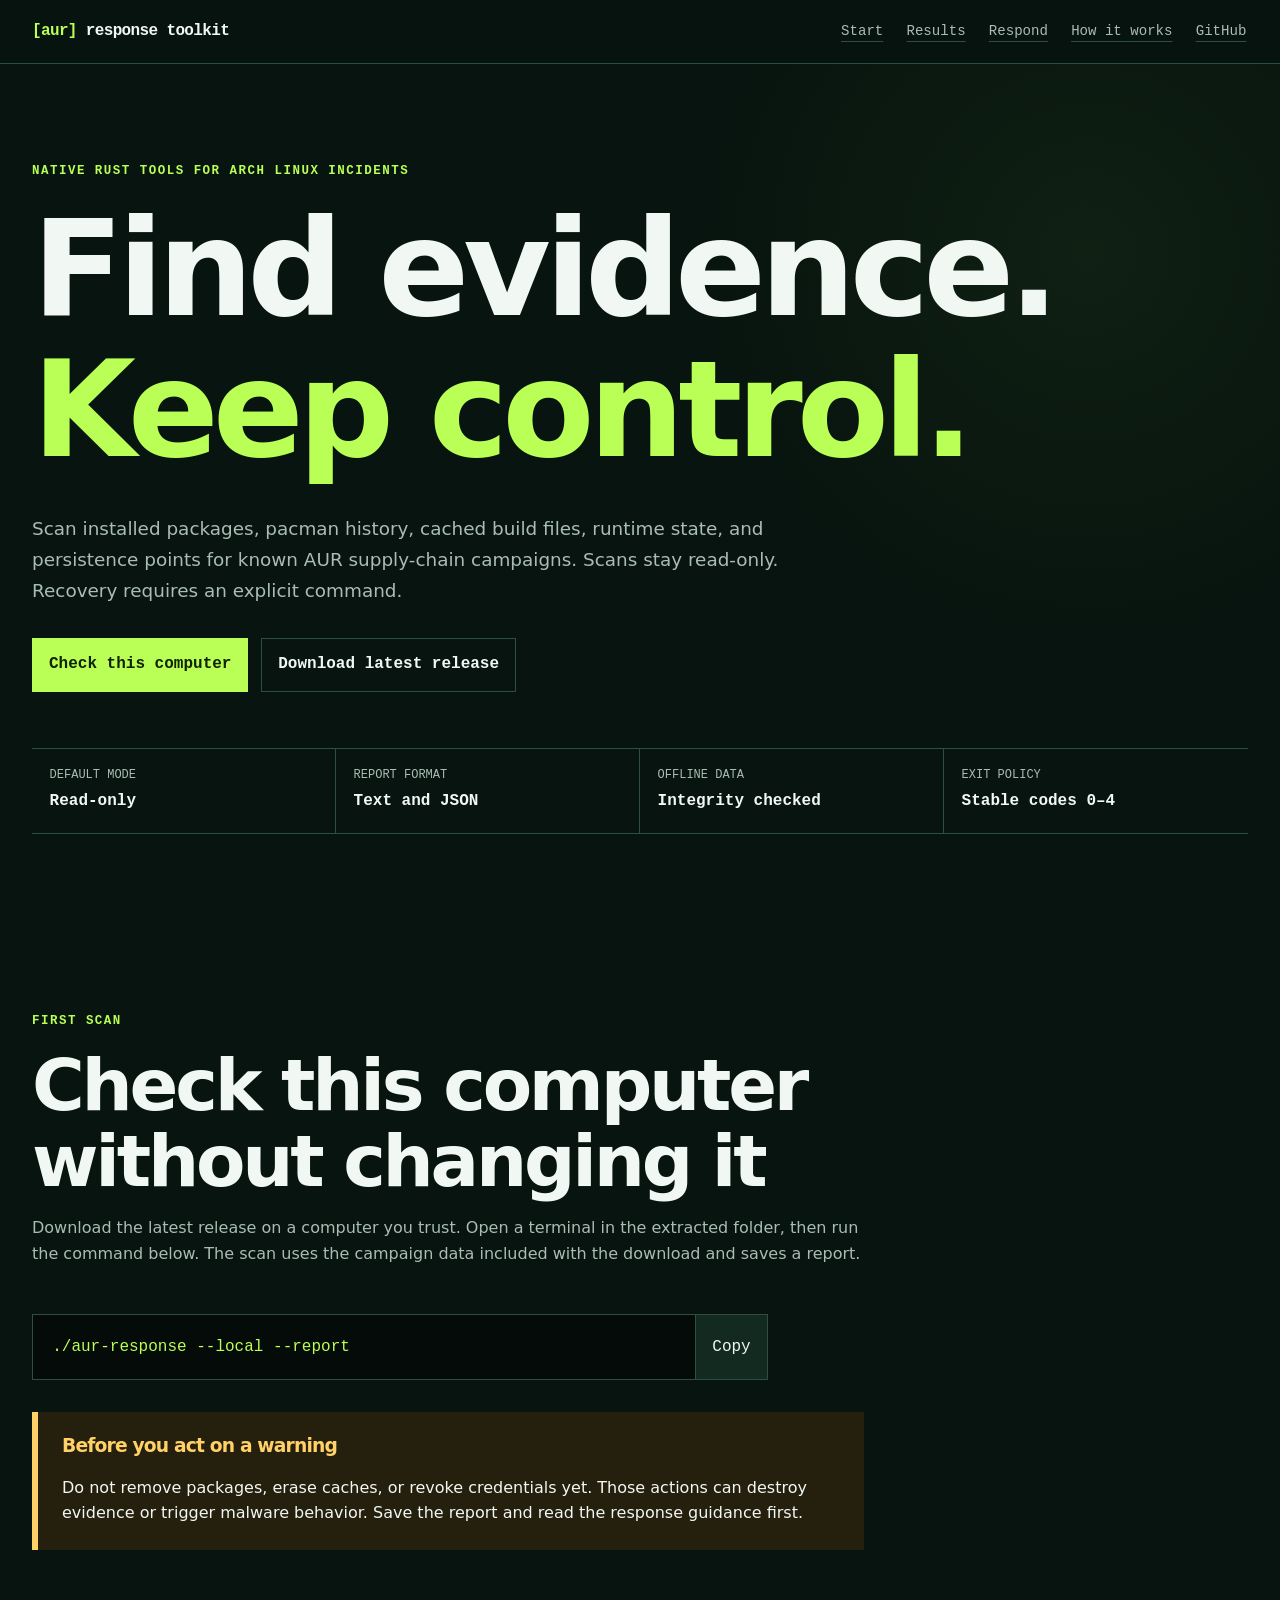
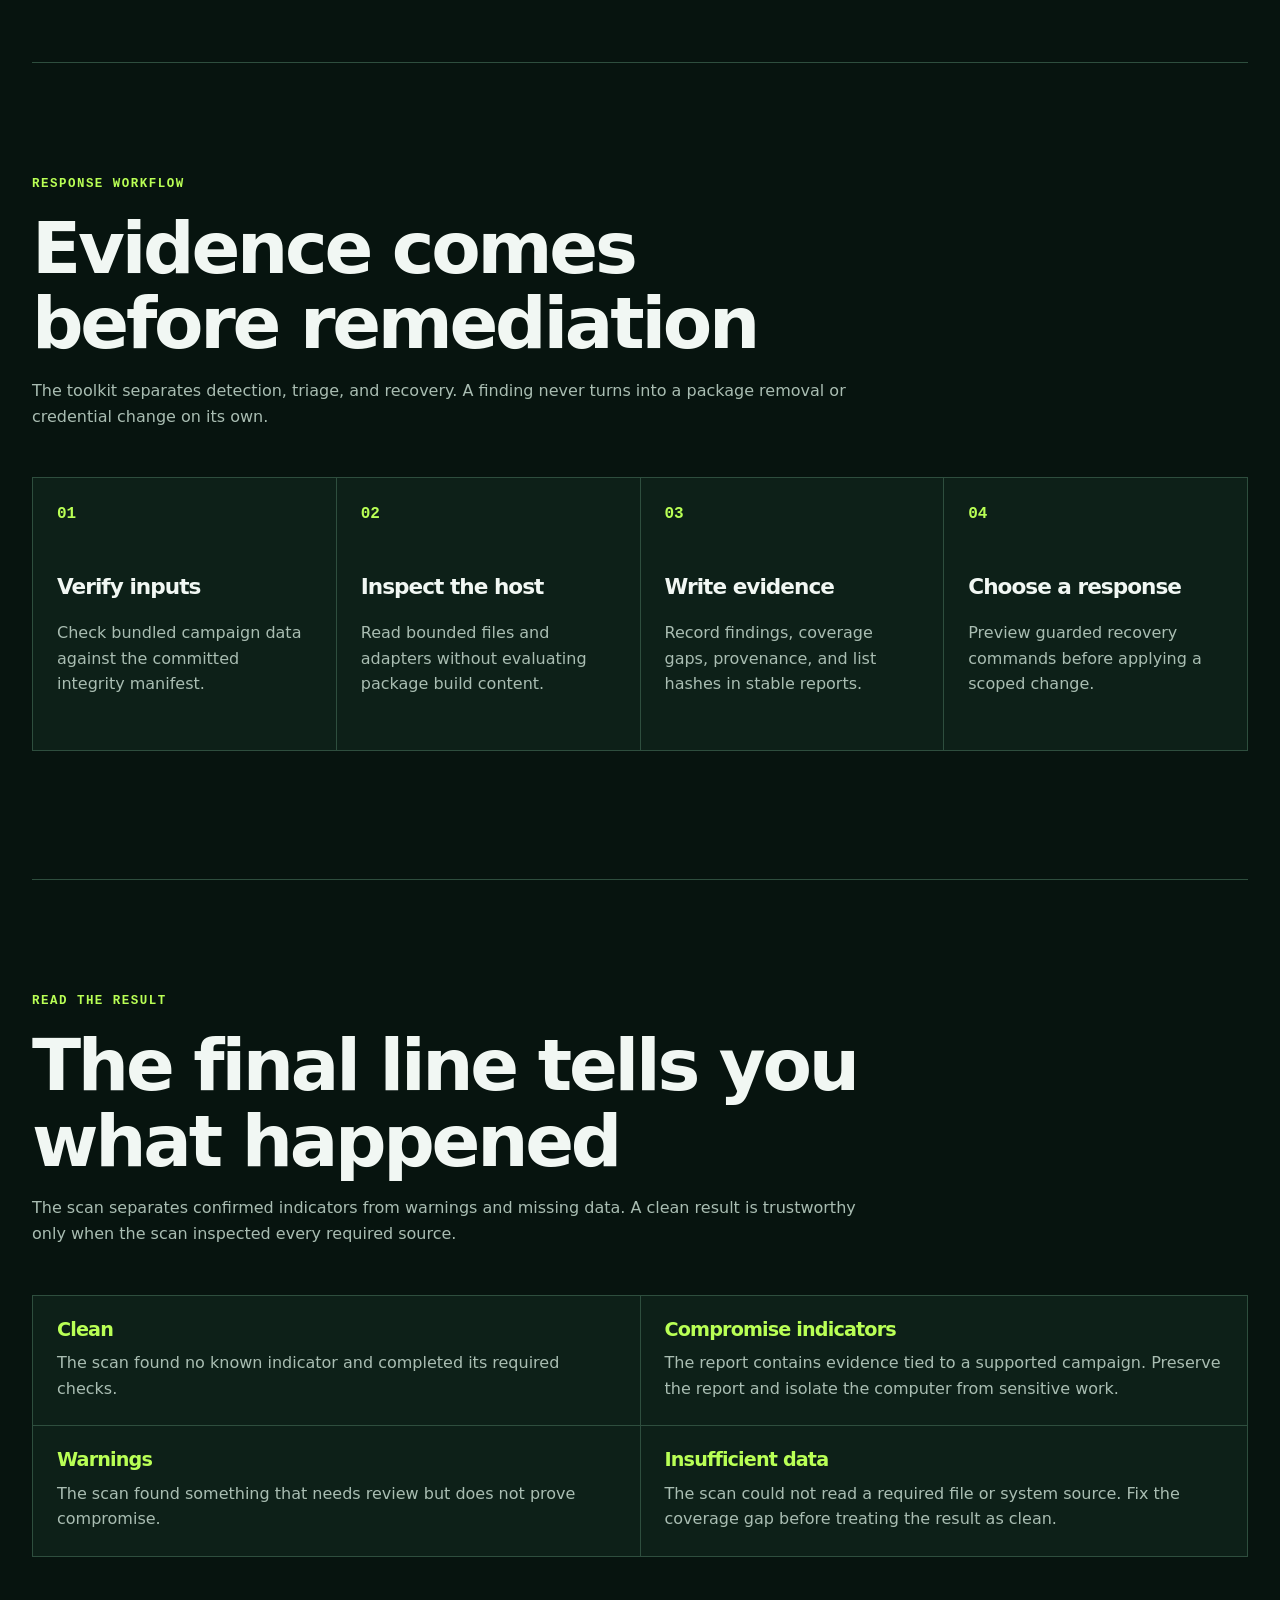
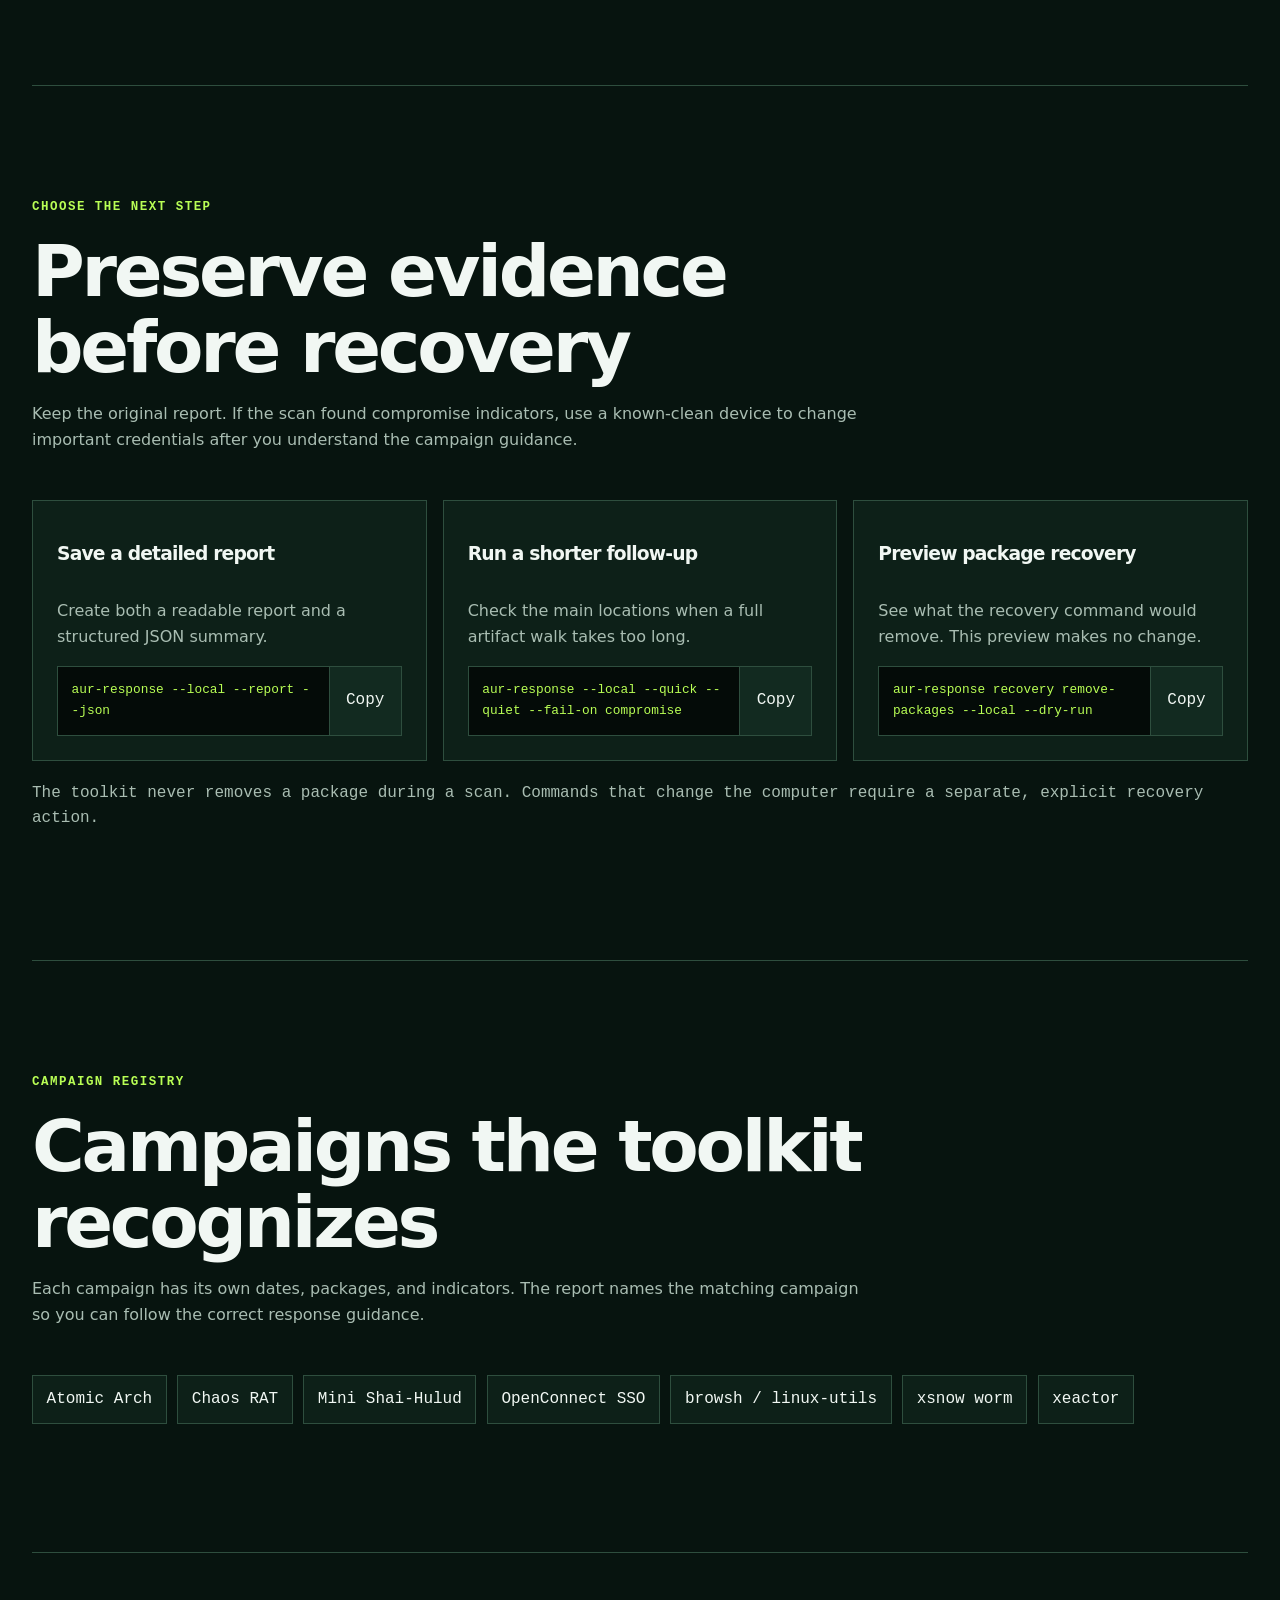
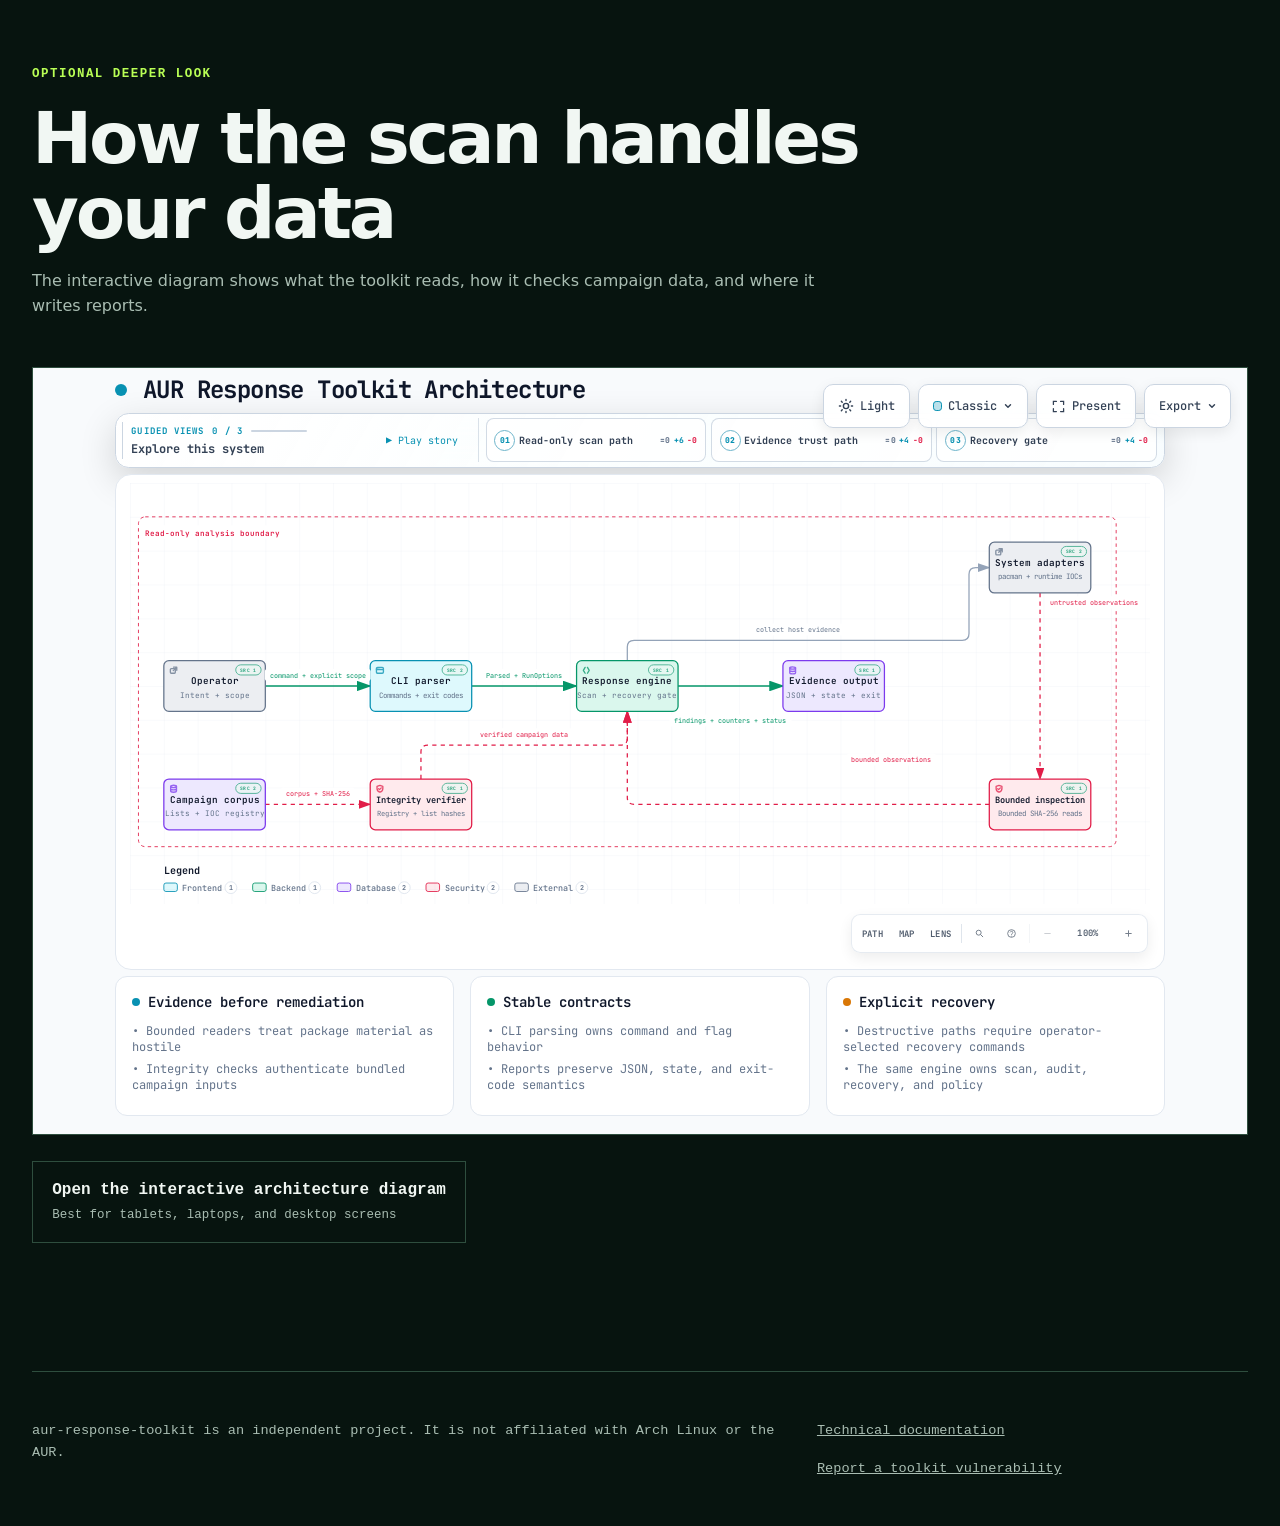
==== site/index.html @ 61257477 "feat(site): add motion and favicon" ====
<!doctype html>
<html lang="en">
  <head>
    <meta charset="utf-8">
    <meta name="viewport" content="width=device-width, initial-scale=1">
    <meta name="description" content="Documentation for aur-response-toolkit, a native incident-response toolkit for Arch User Repository supply-chain campaigns.">
    <meta name="theme-color" content="#07140f">
    <title>aur-response-toolkit</title>
    <link rel="icon" href="favicon.ico" sizes="any">
    <link rel="icon" href="favicon.png" type="image/png">
    <link rel="apple-touch-icon" href="apple-touch-icon.png">
    <link rel="stylesheet" href="styles.css">
    <script src="app.js" defer></script>
  </head>
  <body>
    <a class="skip-link" href="#main">Skip to main content</a>
    <div class="sr-only" id="copy-status" role="status" aria-live="polite"></div>
    <header class="site-header">
      <a class="wordmark" href="#top" aria-label="aur-response-toolkit home">
        <span aria-hidden="true">[aur]</span> response toolkit
      </a>
      <nav class="desktop-nav" aria-label="Primary navigation">
        <a href="#start">Start</a>
        <a href="#results">Results</a>
        <a href="#respond">Respond</a>
        <a href="#architecture">How it works</a>
        <a href="https://github.com/bolens/aur-response-toolkit">GitHub</a>
      </nav>
      <details class="mobile-nav">
        <summary>Menu</summary>
        <nav aria-label="Mobile navigation">
          <a href="#start">Start</a>
          <a href="#results">Results</a>
          <a href="#respond">Respond</a>
          <a href="#architecture">How it works</a>
          <a href="https://github.com/bolens/aur-response-toolkit">GitHub</a>
        </nav>
      </details>
    </header>

    <main id="main">
      <section class="hero" id="top" aria-labelledby="hero-title">
        <div class="eyebrow hero-eyebrow">Native Rust tools for Arch Linux incidents</div>
        <h1 id="hero-title">Find evidence.<br><span>Keep control.</span></h1>
        <p class="lede hero-lede">Scan installed packages, pacman history, cached build files, runtime state, and persistence points for known AUR supply-chain campaigns. Scans stay read-only. Recovery requires an explicit command.</p>
        <div class="actions hero-actions">
          <a class="button primary" href="#start">Check this computer</a>
          <a class="button secondary" href="https://github.com/bolens/aur-response-toolkit/releases/latest">Download latest release</a>
        </div>
        <ul class="status-strip hero-status" aria-label="Project guarantees">
          <li><span>Default mode</span><strong>Read-only</strong></li>
          <li><span>Report format</span><strong>Text and JSON</strong></li>
          <li><span>Offline data</span><strong>Integrity checked</strong></li>
          <li><span>Exit policy</span><strong>Stable codes 0–4</strong></li>
        </ul>
      </section>

      <section class="section start" id="start" aria-labelledby="start-title">
        <div class="section-heading">
          <p class="eyebrow">First scan</p>
          <h2 id="start-title">Check this computer without changing it</h2>
          <p>Download the latest release on a computer you trust. Open a terminal in the extracted folder, then run the command below. The scan uses the campaign data included with the download and saves a report.</p>
        </div>
        <div class="single-command">
          <div class="code-row"><code tabindex="-1">./aur-response --local --report</code><button class="copy" type="button" aria-label="Copy the first scan command">Copy</button></div>
        </div>
        <aside class="warning" aria-labelledby="before-title">
          <h3 id="before-title">Before you act on a warning</h3>
          <p>Do not remove packages, erase caches, or revoke credentials yet. Those actions can destroy evidence or trigger malware behavior. Save the report and read the response guidance first.</p>
        </aside>
      </section>

      <section class="section" id="workflow" aria-labelledby="workflow-title">
        <div class="section-heading">
          <p class="eyebrow">Response workflow</p>
          <h2 id="workflow-title">Evidence comes before remediation</h2>
          <p>The toolkit separates detection, triage, and recovery. A finding never turns into a package removal or credential change on its own.</p>
        </div>
        <ol class="steps">
          <li><span>01</span><h3>Verify inputs</h3><p>Check bundled campaign data against the committed integrity manifest.</p></li>
          <li><span>02</span><h3>Inspect the host</h3><p>Read bounded files and adapters without evaluating package build content.</p></li>
          <li><span>03</span><h3>Write evidence</h3><p>Record findings, coverage gaps, provenance, and list hashes in stable reports.</p></li>
          <li><span>04</span><h3>Choose a response</h3><p>Preview guarded recovery commands before applying a scoped change.</p></li>
        </ol>
      </section>

      <section class="section results" id="results" aria-labelledby="results-title">
        <div class="section-heading">
          <p class="eyebrow">Read the result</p>
          <h2 id="results-title">The final line tells you what happened</h2>
          <p>The scan separates confirmed indicators from warnings and missing data. A clean result is trustworthy only when the scan inspected every required source.</p>
        </div>
        <ul class="result-list">
          <li><h3>Clean</h3><p>The scan found no known indicator and completed its required checks.</p></li>
          <li><h3>Compromise indicators</h3><p>The report contains evidence tied to a supported campaign. Preserve the report and isolate the computer from sensitive work.</p></li>
          <li><h3>Warnings</h3><p>The scan found something that needs review but does not prove compromise.</p></li>
          <li><h3>Insufficient data</h3><p>The scan could not read a required file or system source. Fix the coverage gap before treating the result as clean.</p></li>
        </ul>
      </section>

      <section class="section command-section" id="respond" aria-labelledby="commands-title">
        <div class="section-heading">
          <p class="eyebrow">Choose the next step</p>
          <h2 id="commands-title">Preserve evidence before recovery</h2>
          <p>Keep the original report. If the scan found compromise indicators, use a known-clean device to change important credentials after you understand the campaign guidance.</p>
        </div>
        <div class="command-grid">
          <article>
            <h3>Save a detailed report</h3>
            <p>Create both a readable report and a structured JSON summary.</p>
            <div class="code-row"><code tabindex="-1">aur-response --local --report --json</code><button class="copy" type="button" aria-label="Copy offline host scan command">Copy</button></div>
          </article>
          <article>
            <h3>Run a shorter follow-up</h3>
            <p>Check the main locations when a full artifact walk takes too long.</p>
            <div class="code-row"><code tabindex="-1">aur-response --local --quick --quiet --fail-on compromise</code><button class="copy" type="button" aria-label="Copy automated check command">Copy</button></div>
          </article>
          <article>
            <h3>Preview package recovery</h3>
            <p>See what the recovery command would remove. This preview makes no change.</p>
            <div class="code-row"><code tabindex="-1">aur-response recovery remove-packages --local --dry-run</code><button class="copy" type="button" aria-label="Copy recovery preview command">Copy</button></div>
          </article>
        </div>
        <p class="note">The toolkit never removes a package during a scan. Commands that change the computer require a separate, explicit recovery action.</p>
      </section>

      <section class="section campaigns" aria-labelledby="campaigns-title">
        <div class="section-heading">
          <p class="eyebrow">Campaign registry</p>
          <h2 id="campaigns-title">Campaigns the toolkit recognizes</h2>
          <p>Each campaign has its own dates, packages, and indicators. The report names the matching campaign so you can follow the correct response guidance.</p>
        </div>
        <ul class="tag-list" aria-label="Supported campaigns">
          <li>Atomic Arch</li><li>Chaos RAT</li><li>Mini Shai-Hulud</li><li>OpenConnect SSO</li><li>browsh / linux-utils</li><li>xsnow worm</li><li>xeactor</li>
        </ul>
      </section>

      <section class="section architecture" id="architecture" aria-labelledby="architecture-title">
        <div class="section-heading">
          <p class="eyebrow">Optional deeper look</p>
          <h2 id="architecture-title">How the scan handles your data</h2>
          <p>The interactive diagram shows what the toolkit reads, how it checks campaign data, and where it writes reports.</p>
        </div>
        <iframe src="architecture.html" title="Interactive architecture diagram for aur-response-toolkit" loading="lazy"></iframe>
        <p class="diagram-link"><a href="architecture.html"><strong>Open the interactive architecture diagram</strong><span>Best for tablets, laptops, and desktop screens</span></a></p>
      </section>
    </main>

    <footer>
      <p>aur-response-toolkit is an independent project. It is not affiliated with Arch Linux or the AUR.</p>
      <div class="footer-links"><a href="https://github.com/bolens/aur-response-toolkit">Technical documentation</a><a href="https://github.com/bolens/aur-response-toolkit/blob/main/SECURITY.md">Report a toolkit vulnerability</a></div>
    </footer>
  </body>
</html>
---- site/styles.css ----
:root {
  color-scheme: dark;
  --bg: #07140f;
  --panel: #0d2018;
  --panel-2: #122a20;
  --text: #f1f7f3;
  --muted: #a9bdb2;
  --line: #2e4e3e;
  --signal: #b9ff55;
  --signal-dark: #102400;
  --focus: #ffd166;
  --max: 76rem;
}

* { box-sizing: border-box; }
html { scroll-behavior: smooth; }
body { margin: 0; background: radial-gradient(circle at 85% 4%, rgb(185 255 85 / 5%), transparent 25rem), var(--bg); color: var(--text); font: 1rem/1.6 ui-monospace, "SFMono-Regular", Consolas, monospace; }
a { color: inherit; }
a:focus-visible, button:focus-visible { outline: 3px solid var(--focus); outline-offset: 4px; }
.sr-only { position: absolute; width: 1px; height: 1px; padding: 0; margin: -1px; overflow: hidden; clip: rect(0, 0, 0, 0); white-space: nowrap; border: 0; }
.skip-link { position: fixed; top: 0.5rem; left: 0.5rem; z-index: 20; padding: 0.65rem 1rem; background: var(--focus); color: #151000; transform: translateY(-150%); }
.skip-link:focus { transform: translateY(0); }
.site-header { position: sticky; top: 0; z-index: 10; display: flex; justify-content: space-between; gap: 2rem; align-items: center; min-height: 4rem; padding: 0.75rem max(1.25rem, calc((100vw - var(--max)) / 2)); border-bottom: 1px solid var(--line); background: rgb(7 20 15 / 94%); backdrop-filter: blur(12px); }
.wordmark { font-weight: 800; text-decoration: none; letter-spacing: -0.04em; }
.wordmark span { color: var(--signal); }
nav { display: flex; flex-wrap: wrap; gap: 1.25rem; }
nav a { min-height: 2rem; display: inline-flex; align-items: center; padding: 0.25rem 0.1rem; color: var(--muted); font-size: 0.88rem; text-decoration-color: var(--line); text-underline-offset: 0.35rem; transition: color 160ms ease, text-decoration-color 160ms ease; }
nav a:hover { color: var(--text); }
nav a:hover { text-decoration-color: var(--signal); }
.mobile-nav { display: none; position: relative; }
.mobile-nav summary { min-width: 4.5rem; min-height: 2.75rem; display: grid; place-items: center; border: 1px solid var(--line); color: var(--text); cursor: pointer; list-style: none; }
.mobile-nav summary::-webkit-details-marker { display: none; }
.mobile-nav[open] summary { background: var(--signal); border-color: var(--signal); color: var(--signal-dark); }
.mobile-nav nav { position: absolute; top: calc(100% + 0.6rem); right: 0; width: min(18rem, calc(100vw - 2.5rem)); display: grid; gap: 0; padding: 0.4rem; border: 1px solid var(--line); background: var(--panel); box-shadow: 0 1rem 2.5rem rgb(0 0 0 / 35%); }
.mobile-nav nav a { min-height: 2.9rem; padding: 0.65rem 0.8rem; border-bottom: 1px solid var(--line); }
.mobile-nav nav a:last-child { border-bottom: 0; }
main, footer { width: min(var(--max), calc(100% - 2.5rem)); margin-inline: auto; }
.hero { min-height: calc(100svh - 4rem); display: grid; align-content: center; padding: 5rem 0 3rem; }
.eyebrow { margin: 0 0 1rem; color: var(--signal); font-size: 0.78rem; font-weight: 800; letter-spacing: 0.12em; text-transform: uppercase; }
h1, h2, h3 { font-family: Inter, ui-sans-serif, system-ui, sans-serif; line-height: 1.05; letter-spacing: -0.045em; }
h1 { max-width: 12ch; margin: 0; font-size: clamp(3rem, 11vw, 8.4rem); text-wrap: balance; }
h1 span { color: var(--signal); }
.lede { max-width: 50rem; margin: 2rem 0; color: var(--muted); font: 1.15rem/1.7 ui-sans-serif, system-ui, sans-serif; }
.actions { display: flex; flex-wrap: wrap; gap: 0.8rem; }
.button { display: inline-block; padding: 0.8rem 1rem; border: 1px solid var(--line); text-decoration: none; font-weight: 800; transition: transform 160ms ease, border-color 160ms ease, background-color 160ms ease; }
.button.primary { background: var(--signal); color: var(--signal-dark); border-color: var(--signal); }
.button:hover { transform: translateY(-2px); border-color: var(--signal); }
.status-strip { display: grid; grid-template-columns: repeat(4, 1fr); margin: 3.5rem 0 0; padding: 0; border-top: 1px solid var(--line); border-bottom: 1px solid var(--line); list-style: none; }
.status-strip li { padding: 1.1rem; border-right: 1px solid var(--line); }
.status-strip li:last-child { border: 0; }
.status-strip span { display: block; color: var(--muted); font-size: 0.75rem; text-transform: uppercase; }
.status-strip strong { display: block; margin-top: 0.25rem; }
.section { padding: clamp(4.5rem, 9vw, 7rem) 0; border-bottom: 1px solid var(--line); }
.section-heading { max-width: 52rem; margin-bottom: 3rem; }
.section-heading h2 { margin: 0; font-size: clamp(2.3rem, 6vw, 4.5rem); }
.section-heading > p:last-child { color: var(--muted); font-family: ui-sans-serif, system-ui, sans-serif; }
.single-command { max-width: 46rem; }
.single-command .code-row code { padding: 1.2rem; font-size: 1rem; }
.warning { max-width: 52rem; margin-top: 2rem; padding: 1.5rem; border-left: 0.4rem solid var(--focus); background: #251f0d; }
.warning h3 { margin-top: 0; color: var(--focus); }
.warning p { margin-bottom: 0; font-family: ui-sans-serif, system-ui, sans-serif; }
.steps { display: grid; grid-template-columns: repeat(4, 1fr); gap: 1px; padding: 1px; background: var(--line); list-style: none; }
.steps li { min-height: 17rem; padding: 1.5rem; background: var(--panel); transition: background-color 180ms ease, transform 180ms ease; }
.steps li:hover { background: var(--panel-2); transform: translateY(-3px); }
.steps span { color: var(--signal); font-weight: 800; }
.steps h3 { margin-top: 3rem; font-size: 1.35rem; }
.steps p, article p { color: var(--muted); font-family: ui-sans-serif, system-ui, sans-serif; }
.command-grid { display: grid; grid-template-columns: repeat(3, 1fr); gap: 1rem; }
.command-grid article { display: flex; flex-direction: column; padding: 1.5rem; background: var(--panel); border: 1px solid var(--line); transition: border-color 180ms ease, transform 180ms ease; }
.command-grid article:hover { border-color: var(--signal); transform: translateY(-3px); }
.code-row { display: flex; align-items: stretch; margin-top: auto; background: #040b08; border: 1px solid var(--line); }
.code-row code { flex: 1; overflow-wrap: anywhere; padding: 0.85rem; color: var(--signal); font-size: 0.8rem; }
.copy { min-width: 4.5rem; border: 0; border-left: 1px solid var(--line); background: var(--panel-2); color: var(--text); cursor: pointer; font: inherit; }
.copy { transition: background-color 160ms ease, color 160ms ease; }
.copy:hover { background: var(--signal); color: var(--signal-dark); }
.note { margin-top: 1.25rem; color: var(--muted); }
.result-list { display: grid; grid-template-columns: 1fr 1fr; gap: 1px; padding: 1px; background: var(--line); list-style: none; }
.result-list li { padding: 1.5rem; background: var(--panel); }
.result-list h3 { margin: 0; font-size: 1.2rem; color: var(--signal); }
.result-list p { margin: 0.65rem 0 0; color: var(--muted); font-family: ui-sans-serif, system-ui, sans-serif; }
.tag-list { display: flex; flex-wrap: wrap; gap: 0.65rem; padding: 0; list-style: none; }
.tag-list li { padding: 0.65rem 0.85rem; border: 1px solid var(--line); background: var(--panel); }
.architecture iframe { width: 100%; min-height: 48rem; border: 1px solid var(--line); background: #fff; }
.diagram-link { margin-top: 1rem; }
.diagram-link a { display: inline-flex; flex-direction: column; gap: 0.2rem; padding: 1rem 1.2rem; border: 1px solid var(--line); text-decoration: none; }
.diagram-link a:hover { border-color: var(--signal); }
.diagram-link span { color: var(--muted); font-size: 0.78rem; }
footer { display: flex; justify-content: space-between; gap: 2rem; padding-block: 3rem; color: var(--muted); font-size: 0.85rem; }
footer p { margin: 0; }
.footer-links { display: flex; flex-wrap: wrap; gap: 1rem; }

@media (prefers-reduced-motion: no-preference) {
  .hero-eyebrow { animation: hero-rise 520ms 80ms both cubic-bezier(0.2, 0.8, 0.2, 1); }
  .hero h1 { animation: hero-rise 620ms 150ms both cubic-bezier(0.2, 0.8, 0.2, 1); }
  .hero-lede { animation: hero-rise 560ms 240ms both cubic-bezier(0.2, 0.8, 0.2, 1); }
  .hero-actions { animation: hero-rise 520ms 320ms both cubic-bezier(0.2, 0.8, 0.2, 1); }
  .hero-status { animation: hero-rise 520ms 400ms both cubic-bezier(0.2, 0.8, 0.2, 1); }

  .reveal-ready .reveal {
    opacity: 0;
    transform: translateY(1.1rem);
    transition: opacity 480ms ease var(--reveal-delay, 0ms), transform 560ms cubic-bezier(0.2, 0.8, 0.2, 1) var(--reveal-delay, 0ms);
  }

  .reveal-ready .reveal.is-visible { opacity: 1; transform: translateY(0); }

  @keyframes hero-rise {
    from { opacity: 0; transform: translateY(1.2rem); }
    to { opacity: 1; transform: translateY(0); }
  }
}

@media (max-width: 52rem) {
  .desktop-nav { display: none; }
  .mobile-nav { display: block; }
  .status-strip, .steps, .command-grid, .result-list { grid-template-columns: 1fr 1fr; }
  .status-strip li:nth-child(2) { border-right: 0; }
  .architecture iframe { display: none; }
  .diagram-link { margin-top: 0; }
  .diagram-link a { display: flex; padding: 1.25rem; background: var(--panel); }
  footer { flex-direction: column; }
}

@media (max-width: 34rem) {
  .site-header { padding-block: 0.65rem; }
  .site-header { gap: 1rem; }
  .wordmark { font-size: 0.86rem; white-space: nowrap; }
  .hero { min-height: auto; padding-top: 4.25rem; }
  .actions { display: grid; }
  .button { width: 100%; text-align: center; }
  .status-strip { grid-template-columns: 1fr 1fr; margin-top: 2.75rem; }
  .status-strip li { min-width: 0; padding: 0.9rem; border-bottom: 1px solid var(--line); }
  .status-strip li:nth-child(odd) { border-right: 1px solid var(--line); }
  .status-strip strong { font-size: 0.86rem; overflow-wrap: anywhere; }
  .steps, .command-grid, .result-list { grid-template-columns: 1fr; }
  .section { padding: 4.5rem 0; }
  .command-grid article { padding: 1.2rem; }
  .code-row { display: grid; }
  .copy { min-height: 2.75rem; border-left: 0; border-top: 1px solid var(--line); }
}

@media (prefers-reduced-motion: reduce) {
  html { scroll-behavior: auto; }
  *, *::before, *::after { transition-duration: 0.01ms !important; animation-duration: 0.01ms !important; animation-iteration-count: 1 !important; }
}
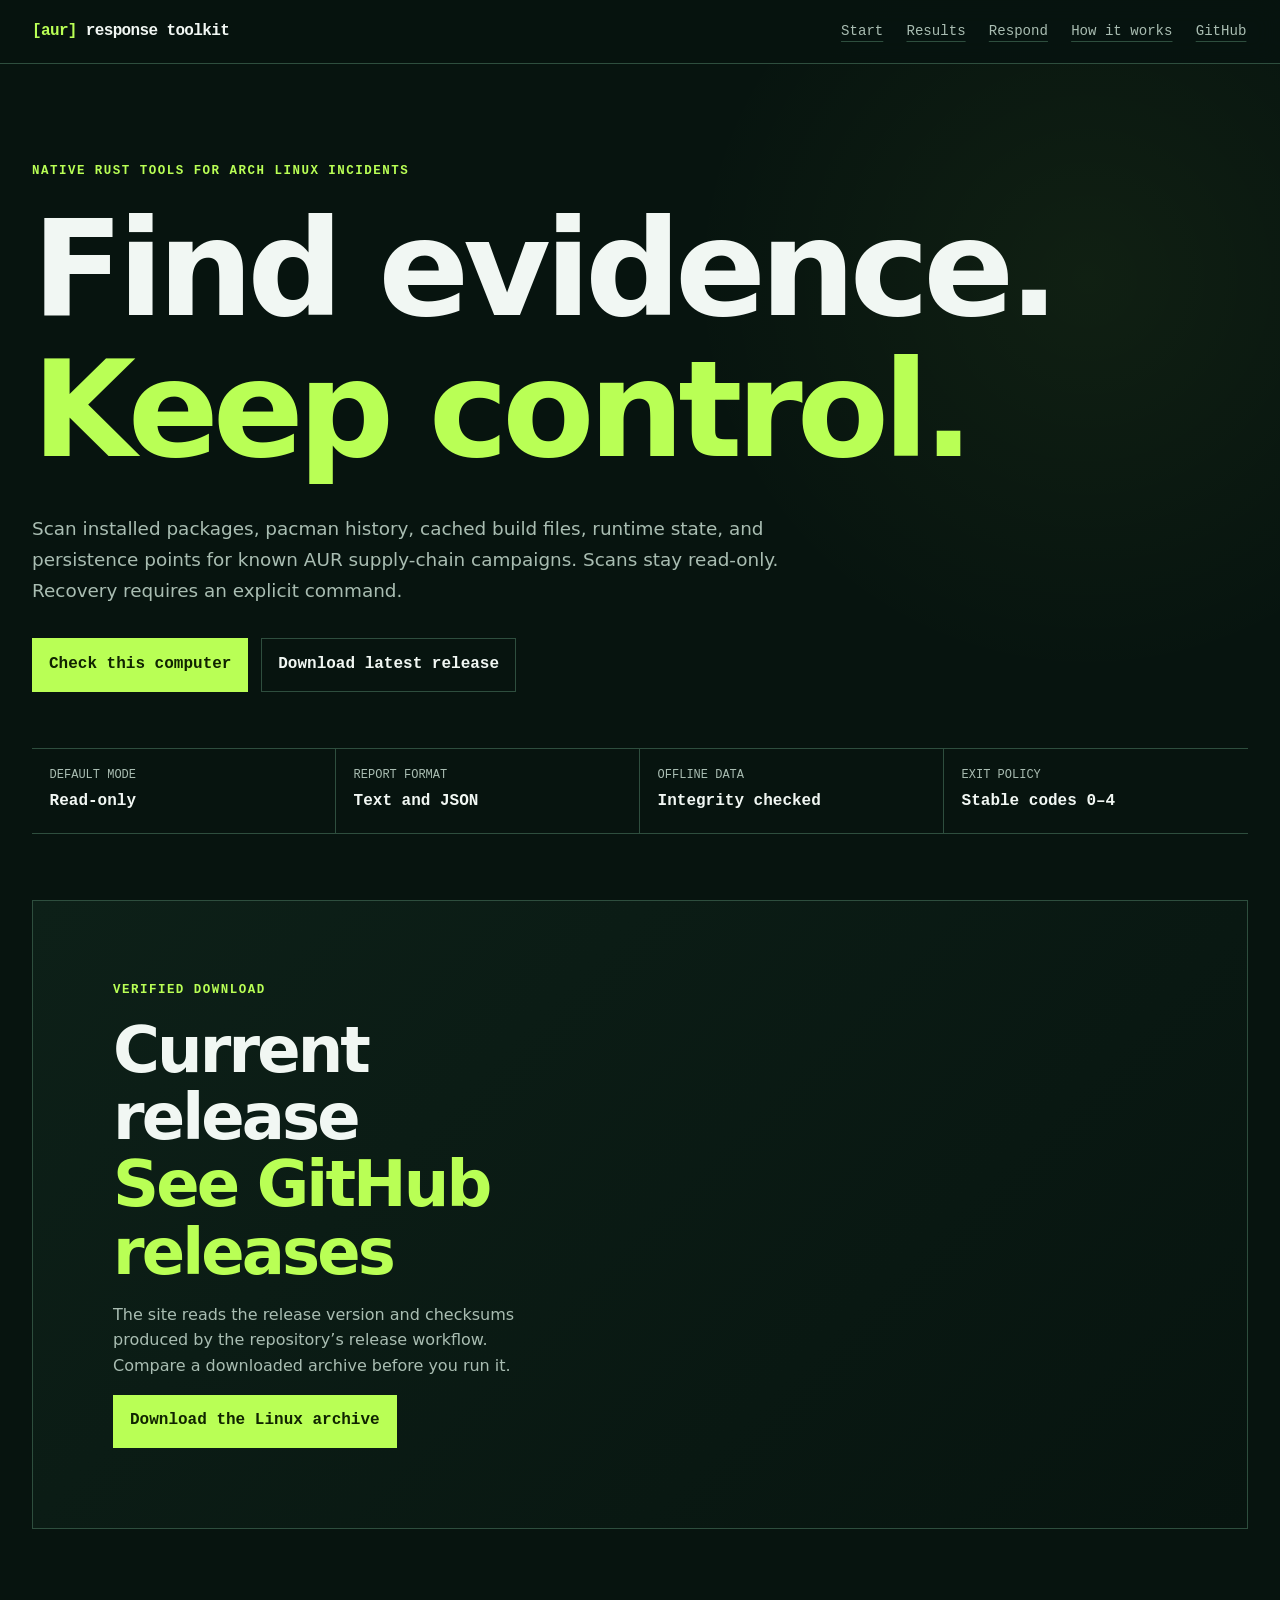
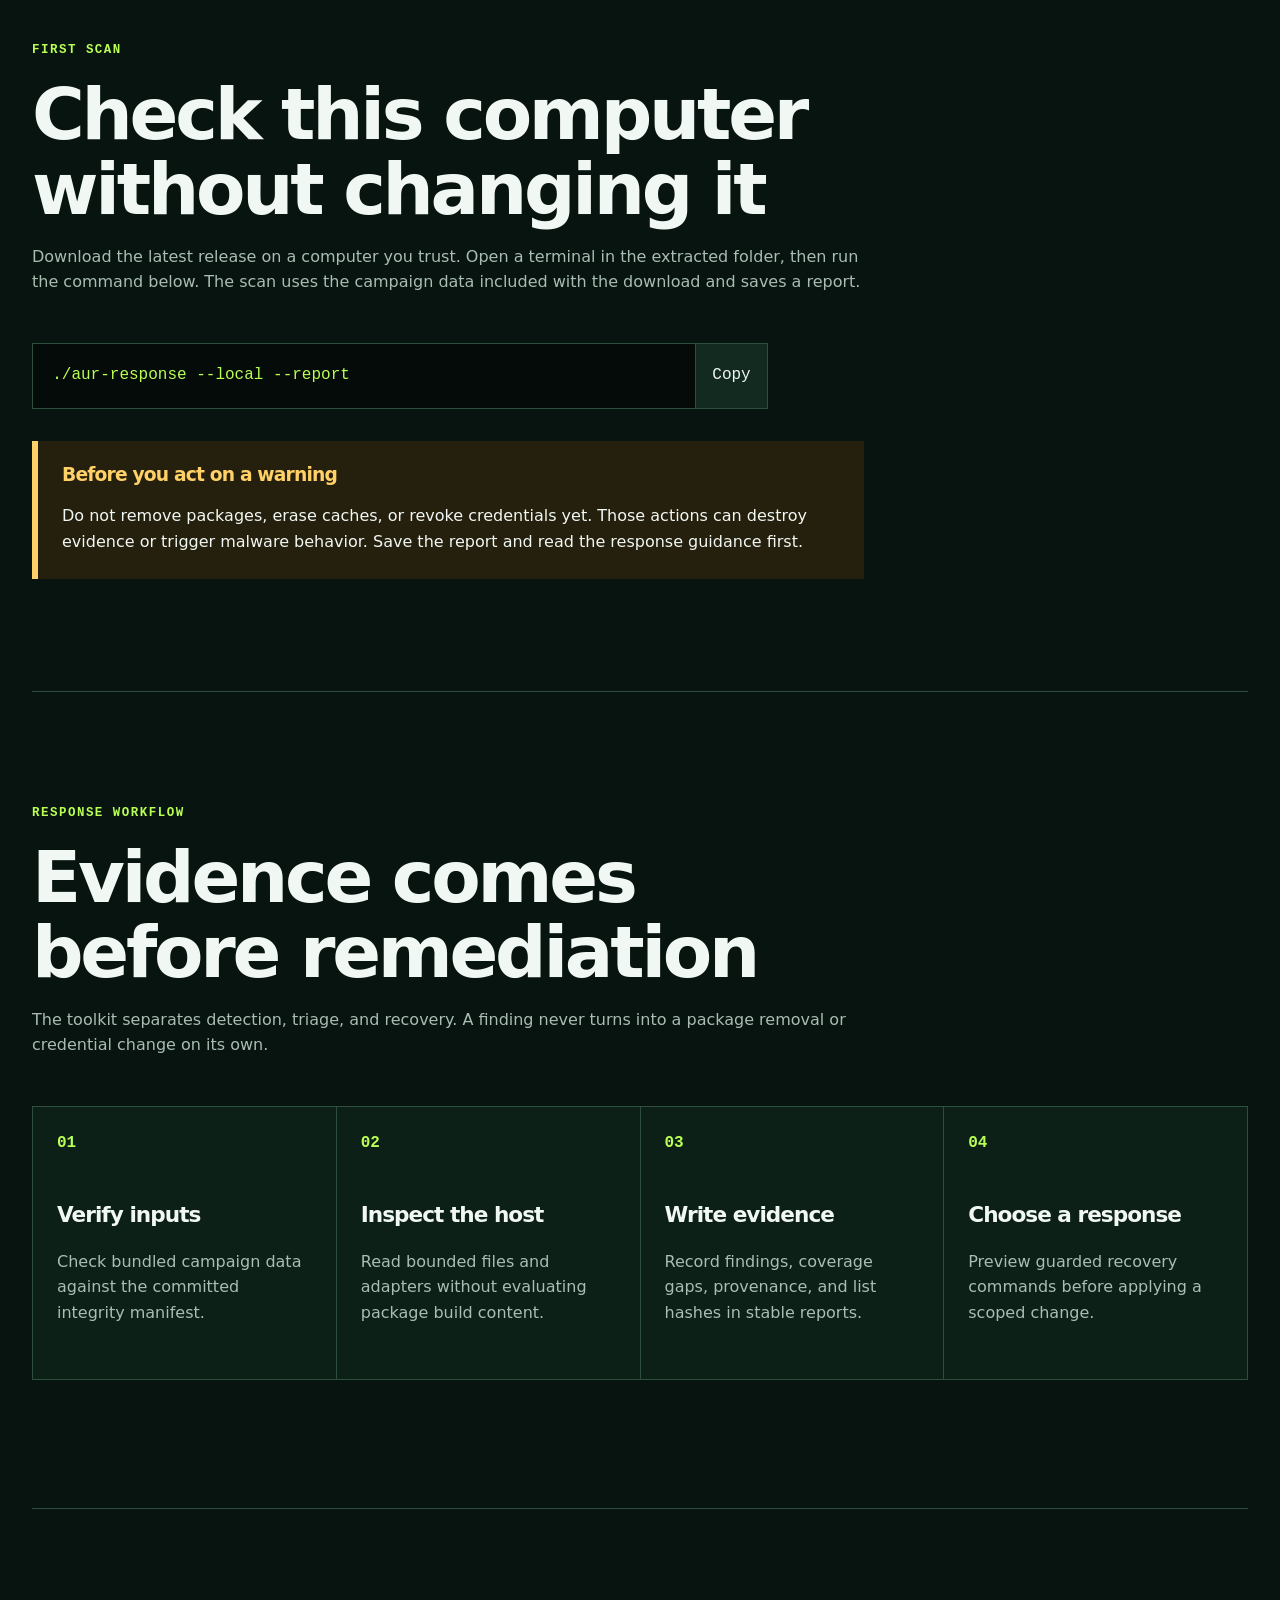
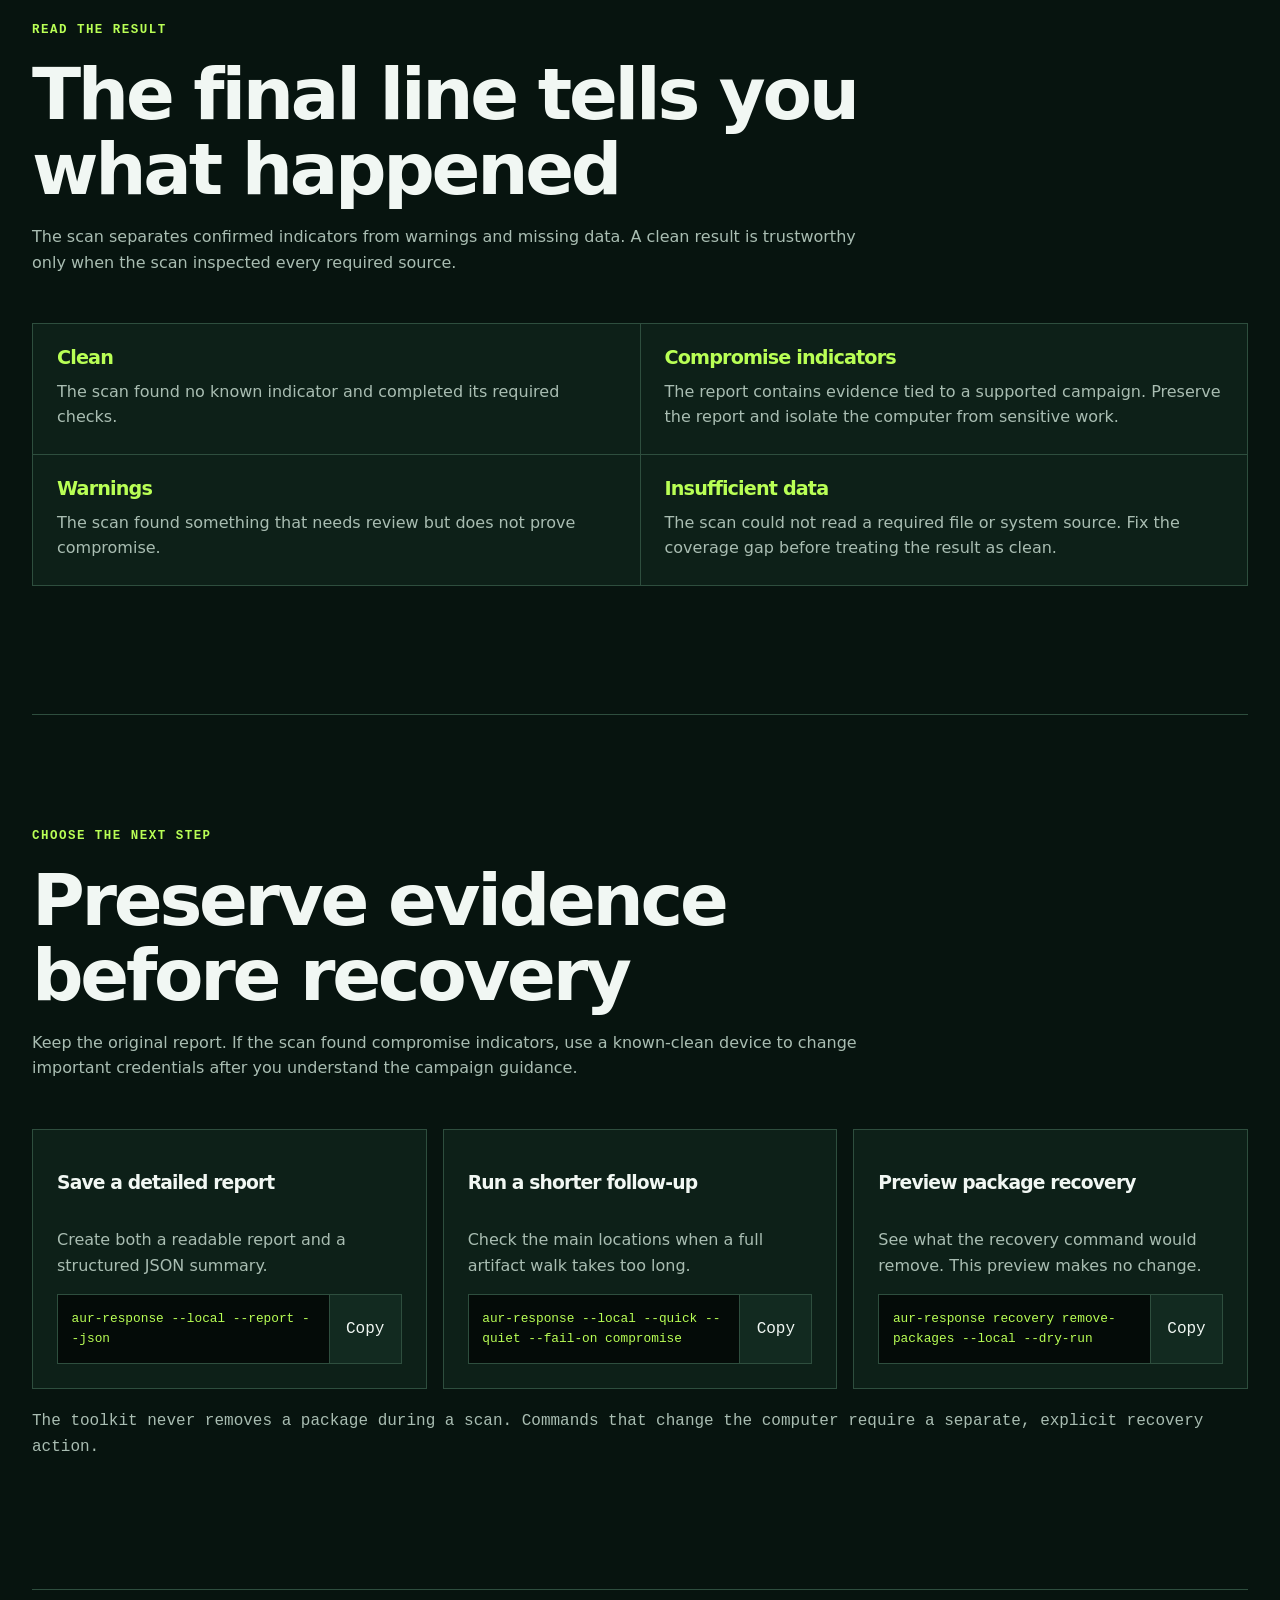
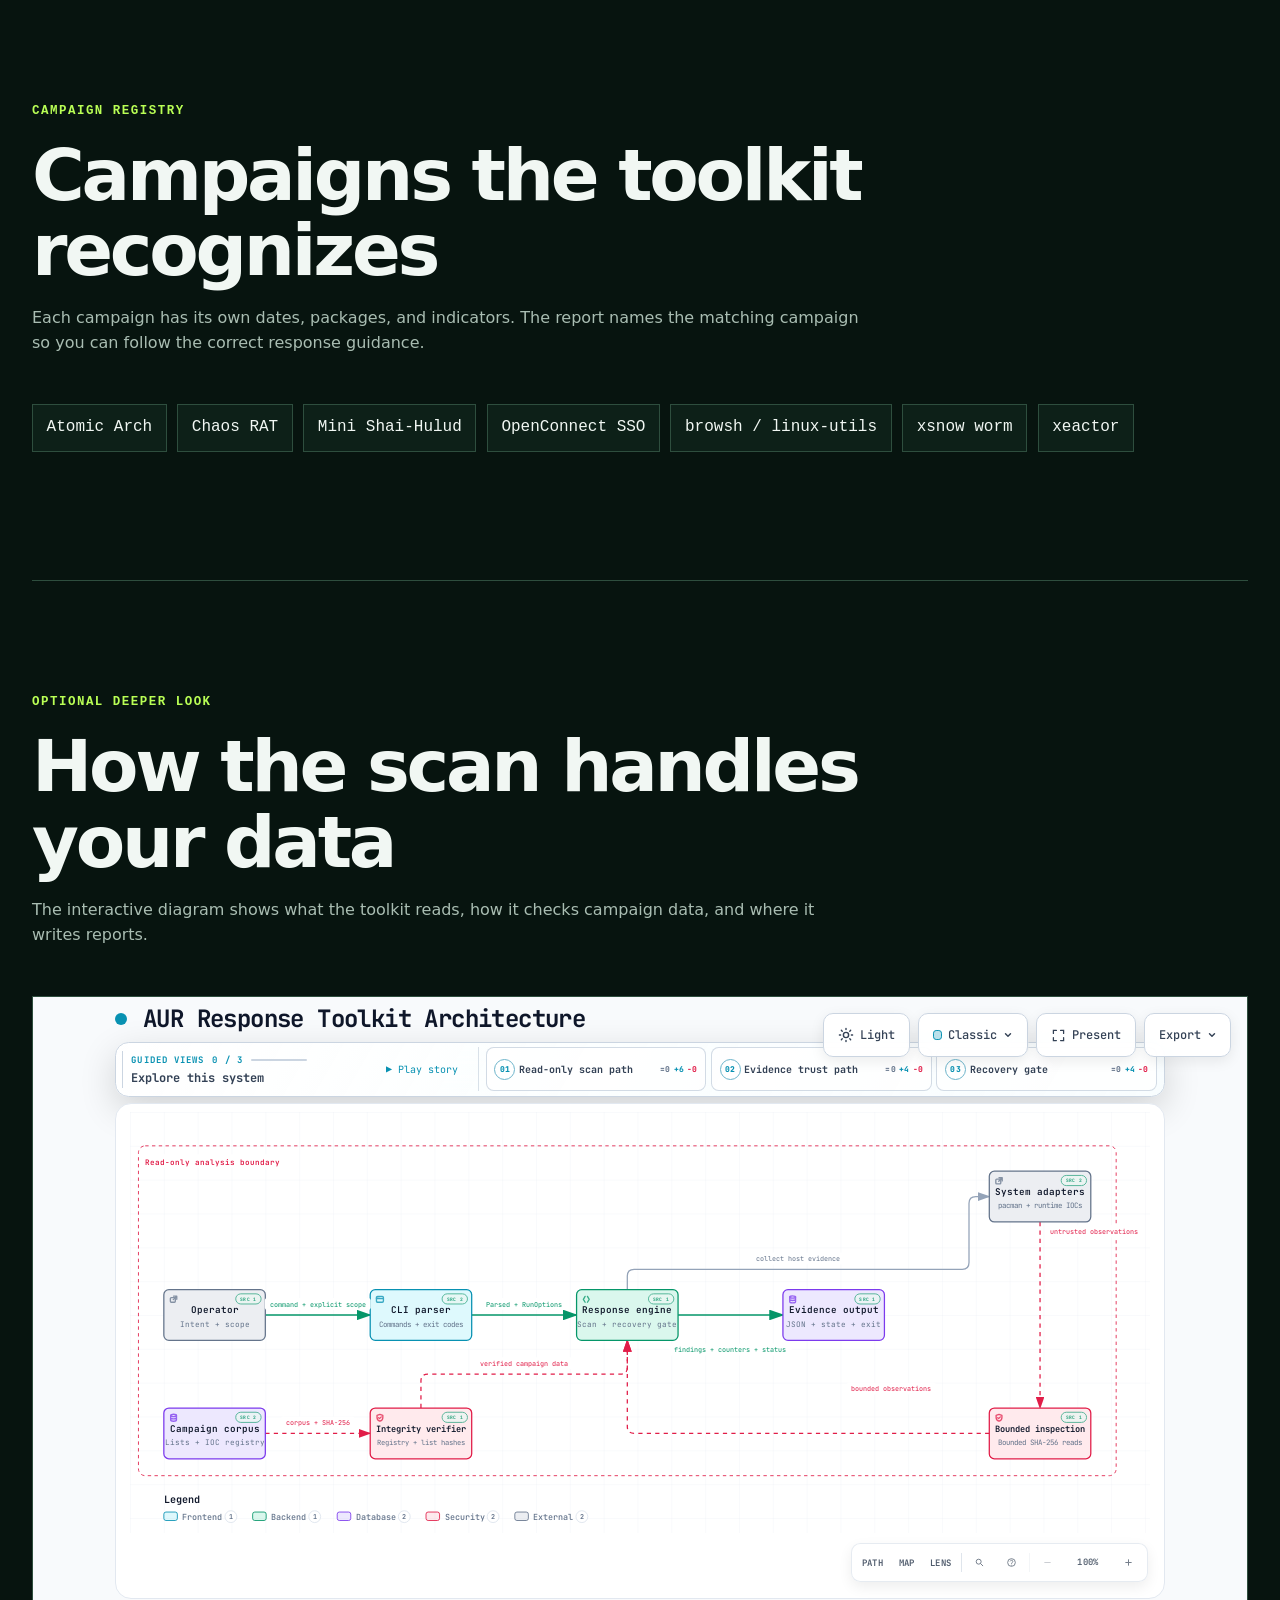
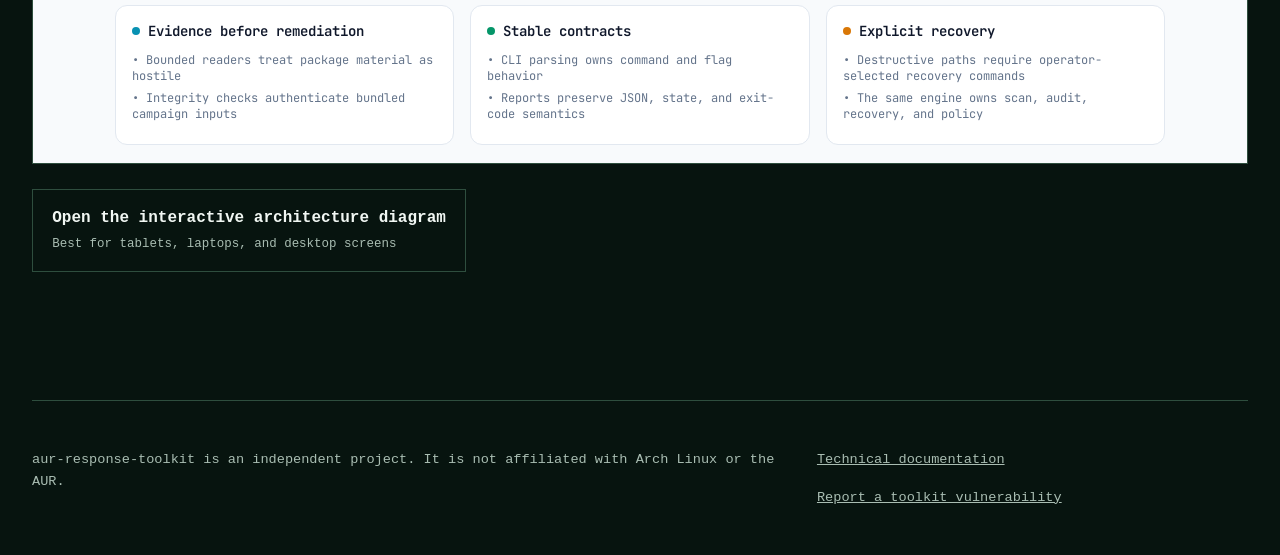
==== commit 09a85466: "feat(site): publish verified release metadata" ====
--- a/site/index.html
+++ b/site/index.html
@@ -5,6 +5,18 @@
     <meta name="viewport" content="width=device-width, initial-scale=1">
     <meta name="description" content="Documentation for aur-response-toolkit, a native incident-response toolkit for Arch User Repository supply-chain campaigns.">
     <meta name="theme-color" content="#07140f">
+    <meta property="og:type" content="website">
+    <meta property="og:url" content="https://bolens.github.io/aur-response-toolkit/">
+    <meta property="og:title" content="aur-response-toolkit">
+    <meta property="og:description" content="Find evidence. Keep control. Read-only incident-response tools for known AUR supply-chain campaigns.">
+    <meta property="og:image" content="https://bolens.github.io/aur-response-toolkit/og.png">
+    <meta property="og:image:width" content="1200">
+    <meta property="og:image:height" content="630">
+    <meta property="og:image:alt" content="aur-response-toolkit. Find evidence. Keep control.">
+    <meta name="twitter:card" content="summary_large_image">
+    <meta name="twitter:title" content="aur-response-toolkit">
+    <meta name="twitter:description" content="Find evidence. Keep control. Read-only incident-response tools for known AUR supply-chain campaigns.">
+    <meta name="twitter:image" content="https://bolens.github.io/aur-response-toolkit/og.png">
     <title>aur-response-toolkit</title>
     <link rel="icon" href="favicon.ico" sizes="any">
     <link rel="icon" href="favicon.png" type="image/png">
@@ -53,6 +65,26 @@
           <li><span>Offline data</span><strong>Integrity checked</strong></li>
           <li><span>Exit policy</span><strong>Stable codes 0–4</strong></li>
         </ul>
+      </section>
+
+      <section class="release-panel" id="release" aria-labelledby="release-title" data-release-state="loading">
+        <div class="release-heading">
+          <p class="eyebrow">Verified download</p>
+          <h2 id="release-title">Current release <span id="release-version">Checking...</span></h2>
+          <p>The site reads the release version and checksums produced by the repository’s release workflow. Compare a downloaded archive before you run it.</p>
+          <a class="button primary" id="release-download" href="https://github.com/bolens/aur-response-toolkit/releases/latest">Download the Linux archive</a>
+        </div>
+        <div class="release-checks" aria-live="polite">
+          <div>
+            <span>Linux archive SHA-256</span>
+            <div class="code-row"><code id="native-checksum" tabindex="-1">Loading...</code><button class="copy" type="button" aria-label="Copy Linux archive checksum">Copy</button></div>
+          </div>
+          <div>
+            <span>Tagged source SHA-256</span>
+            <div class="code-row"><code id="source-checksum" tabindex="-1">Loading...</code><button class="copy" type="button" aria-label="Copy tagged source checksum">Copy</button></div>
+          </div>
+          <a id="checksum-file" href="https://github.com/bolens/aur-response-toolkit/releases/latest">Open the signed release files</a>
+        </div>
       </section>
 
       <section class="section start" id="start" aria-labelledby="start-title">
--- a/site/styles.css
+++ b/site/styles.css
@@ -50,6 +50,15 @@
 .status-strip li:last-child { border: 0; }
 .status-strip span { display: block; color: var(--muted); font-size: 0.75rem; text-transform: uppercase; }
 .status-strip strong { display: block; margin-top: 0.25rem; }
+.release-panel { display: grid; grid-template-columns: minmax(0, 0.9fr) minmax(0, 1.1fr); gap: clamp(2rem, 6vw, 5rem); padding: clamp(3rem, 7vw, 5rem); border: 1px solid var(--line); background: linear-gradient(135deg, var(--panel), rgb(7 20 15 / 35%)); }
+.release-heading h2 { margin: 0; font-size: clamp(2.2rem, 5vw, 4rem); }
+.release-heading h2 span { display: block; color: var(--signal); }
+.release-heading > p:not(.eyebrow) { color: var(--muted); font-family: ui-sans-serif, system-ui, sans-serif; }
+.release-checks { display: grid; align-content: center; gap: 1.2rem; min-width: 0; }
+.release-checks > div > span { display: block; margin-bottom: 0.45rem; color: var(--muted); font-size: 0.72rem; letter-spacing: 0.07em; text-transform: uppercase; }
+.release-checks .code-row code { font-size: 0.7rem; }
+.release-checks > a { justify-self: start; color: var(--muted); font-size: 0.8rem; text-underline-offset: 0.3rem; }
+.release-panel[data-release-state="error"] .release-checks { display: none; }
 .section { padding: clamp(4.5rem, 9vw, 7rem) 0; border-bottom: 1px solid var(--line); }
 .section-heading { max-width: 52rem; margin-bottom: 3rem; }
 .section-heading h2 { margin: 0; font-size: clamp(2.3rem, 6vw, 4.5rem); }
@@ -113,6 +122,7 @@
 @media (max-width: 52rem) {
   .desktop-nav { display: none; }
   .mobile-nav { display: block; }
+  .release-panel { grid-template-columns: 1fr; padding: 2rem; }
   .status-strip, .steps, .command-grid, .result-list { grid-template-columns: 1fr 1fr; }
   .status-strip li:nth-child(2) { border-right: 0; }
   .architecture iframe { display: none; }
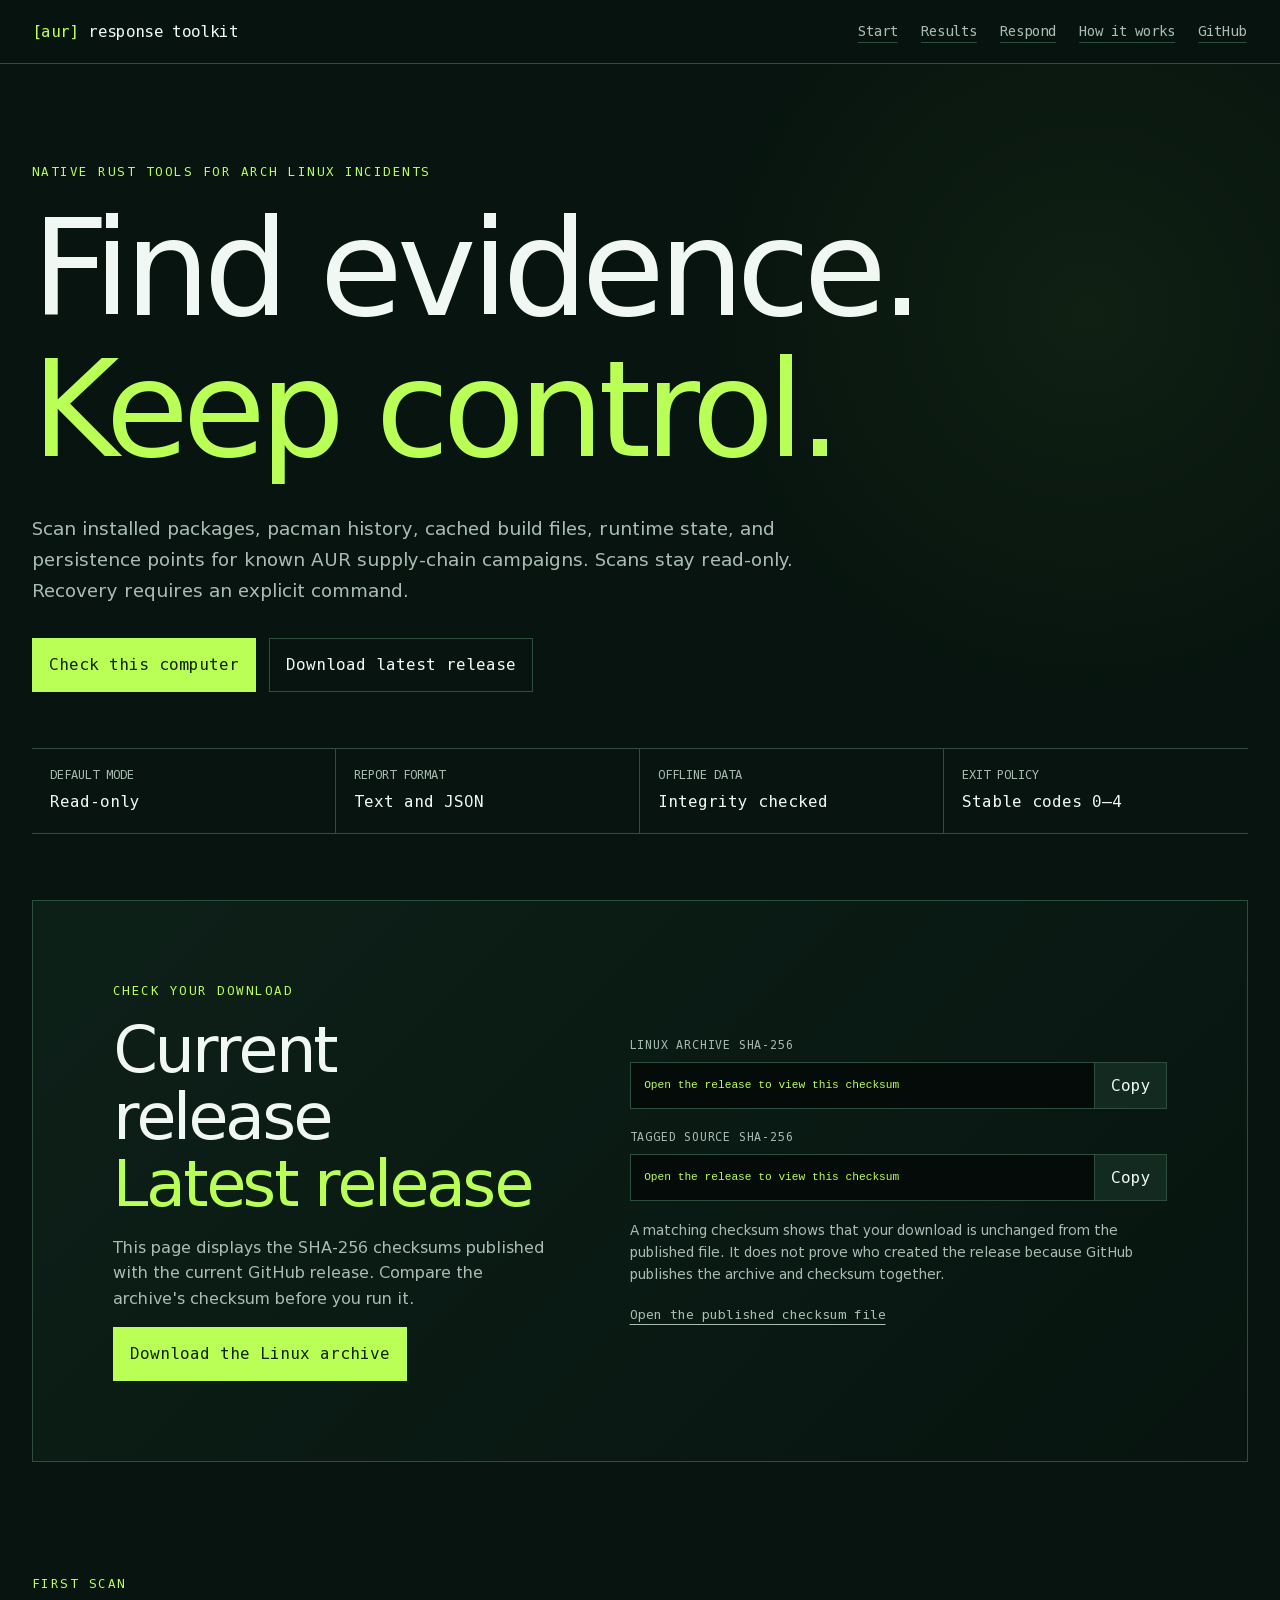
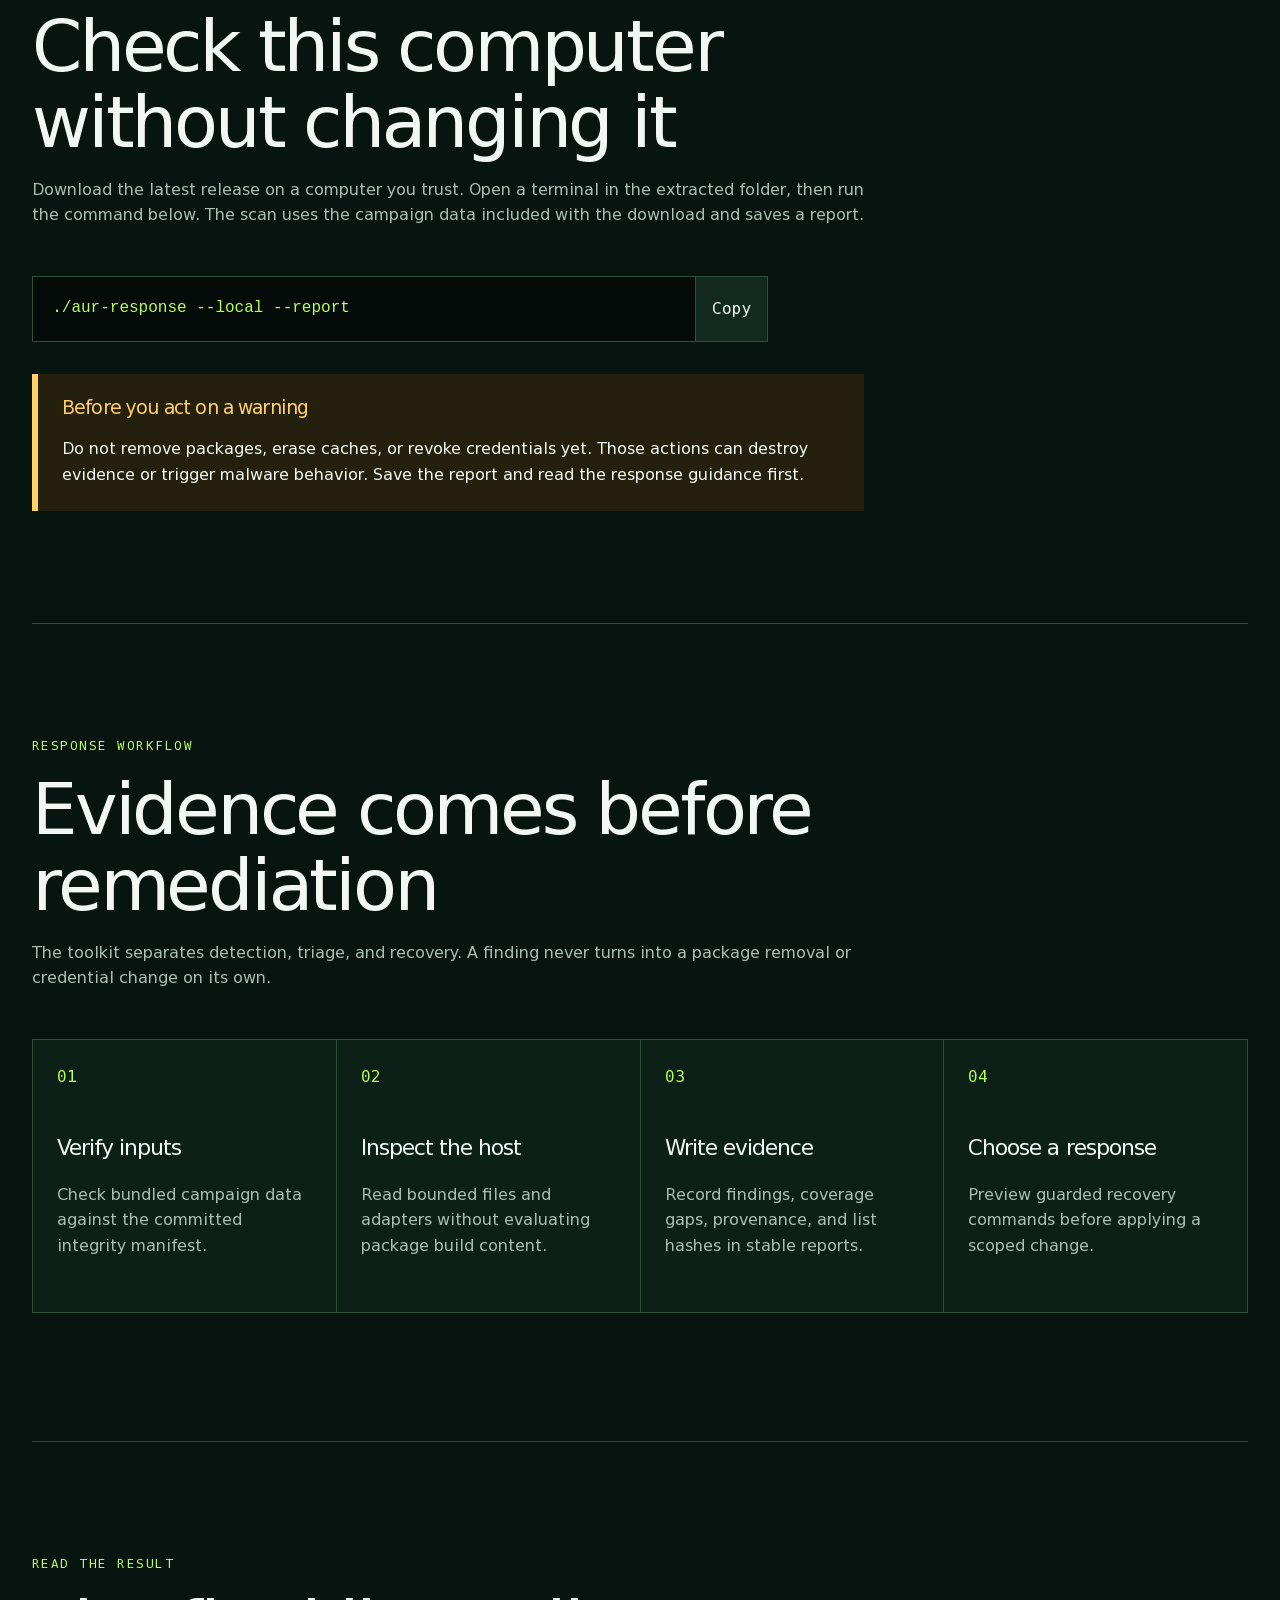
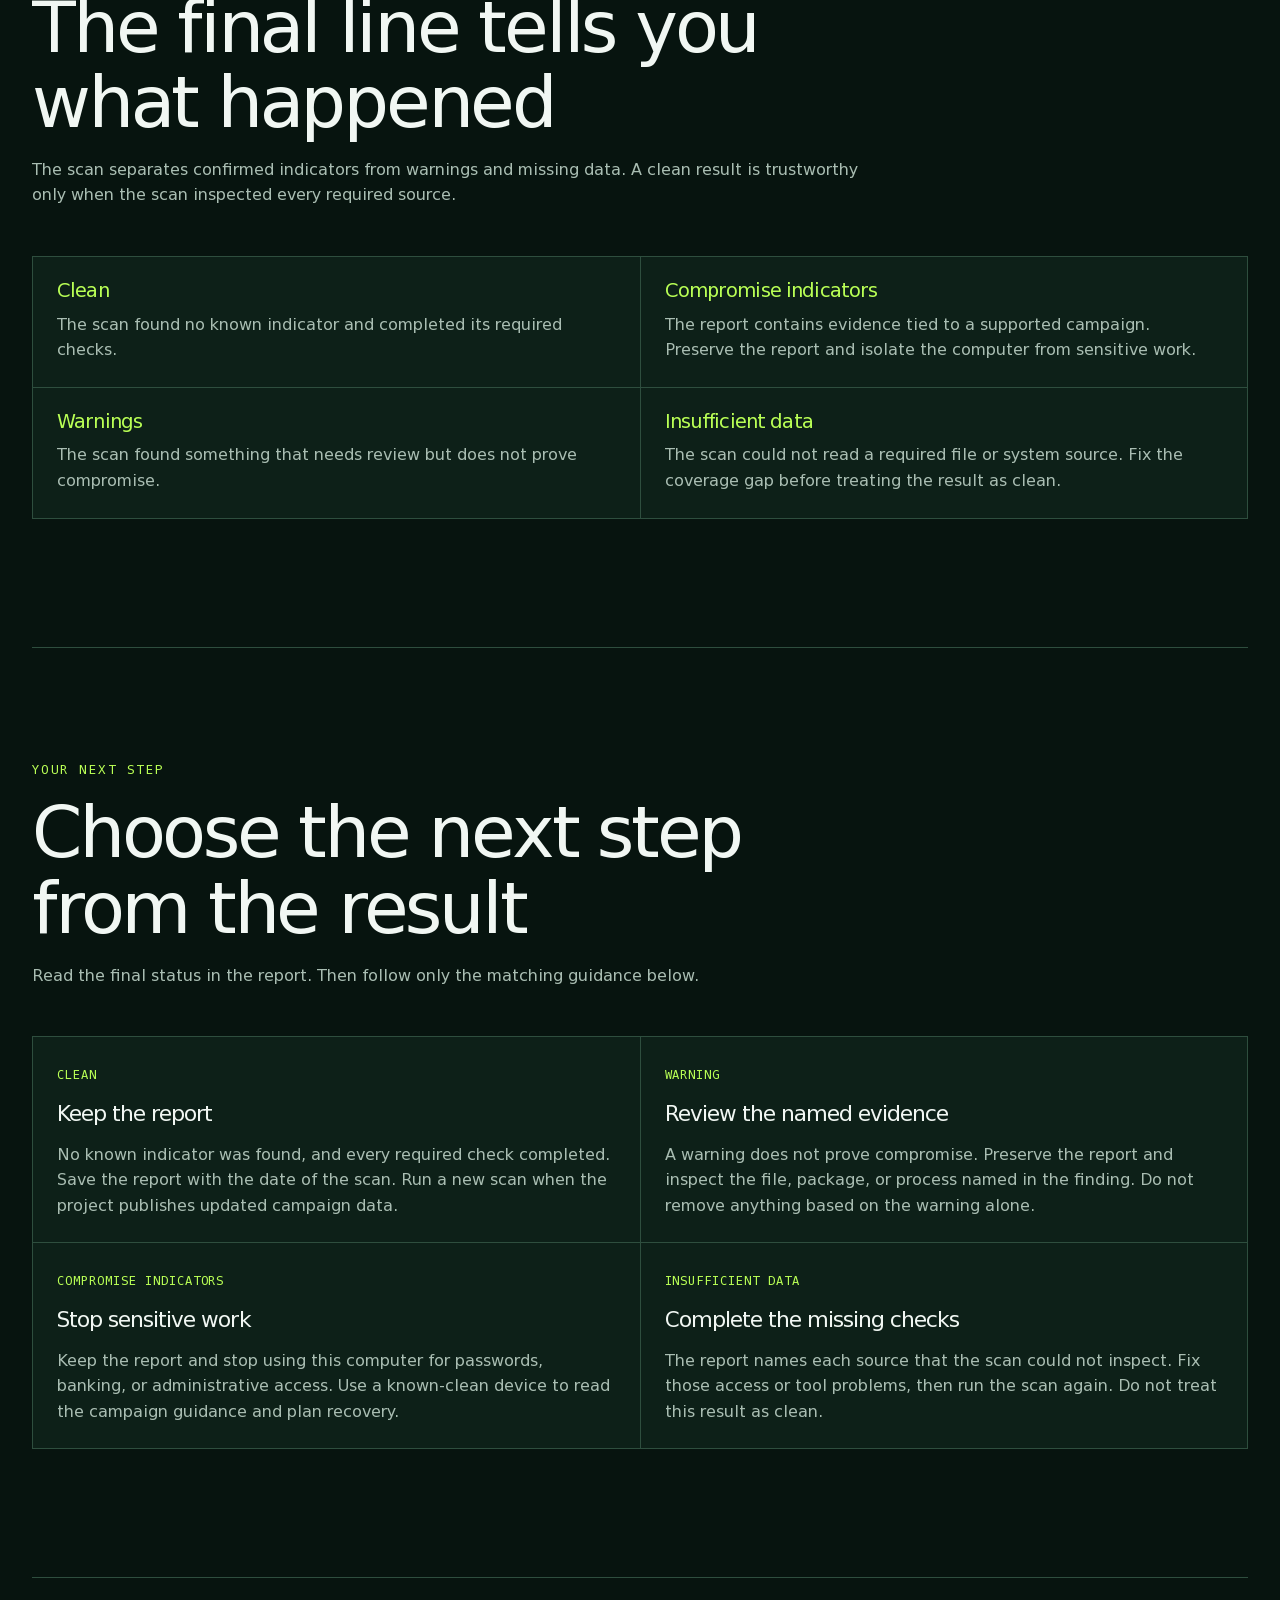
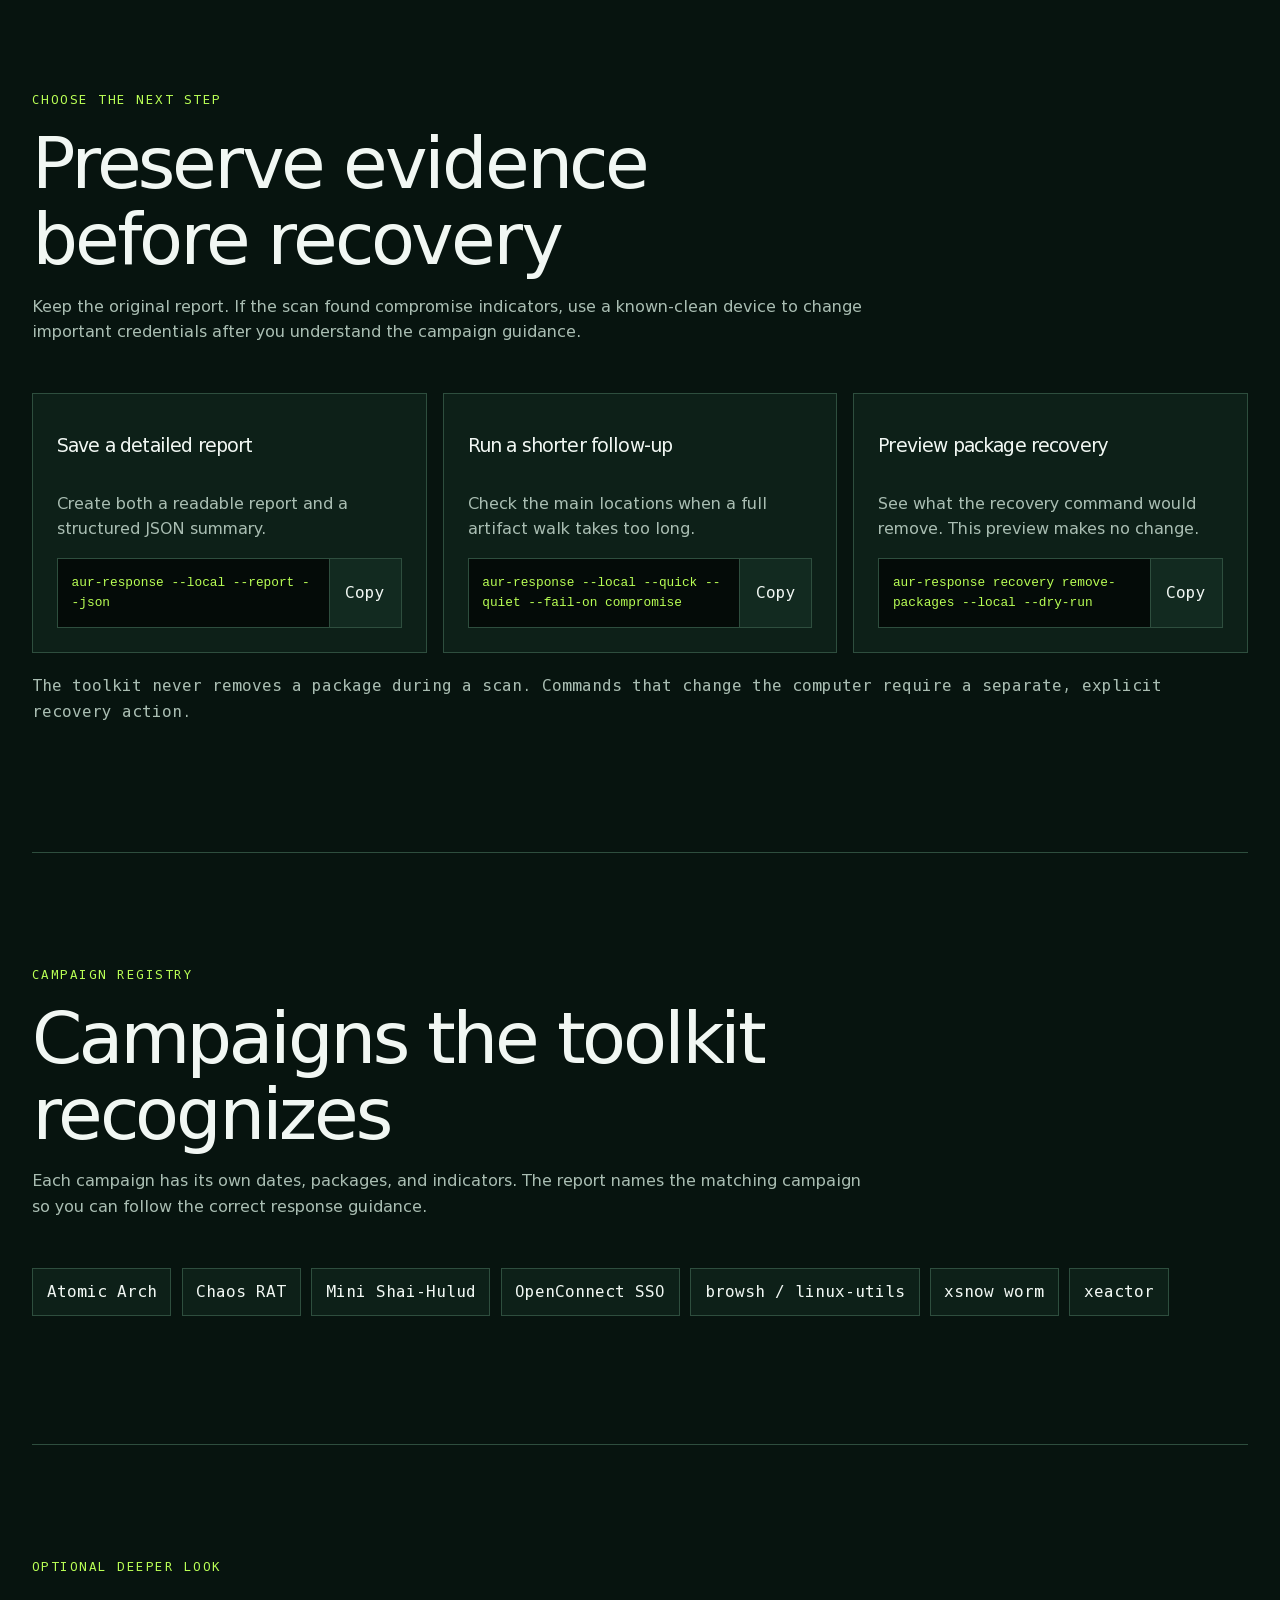
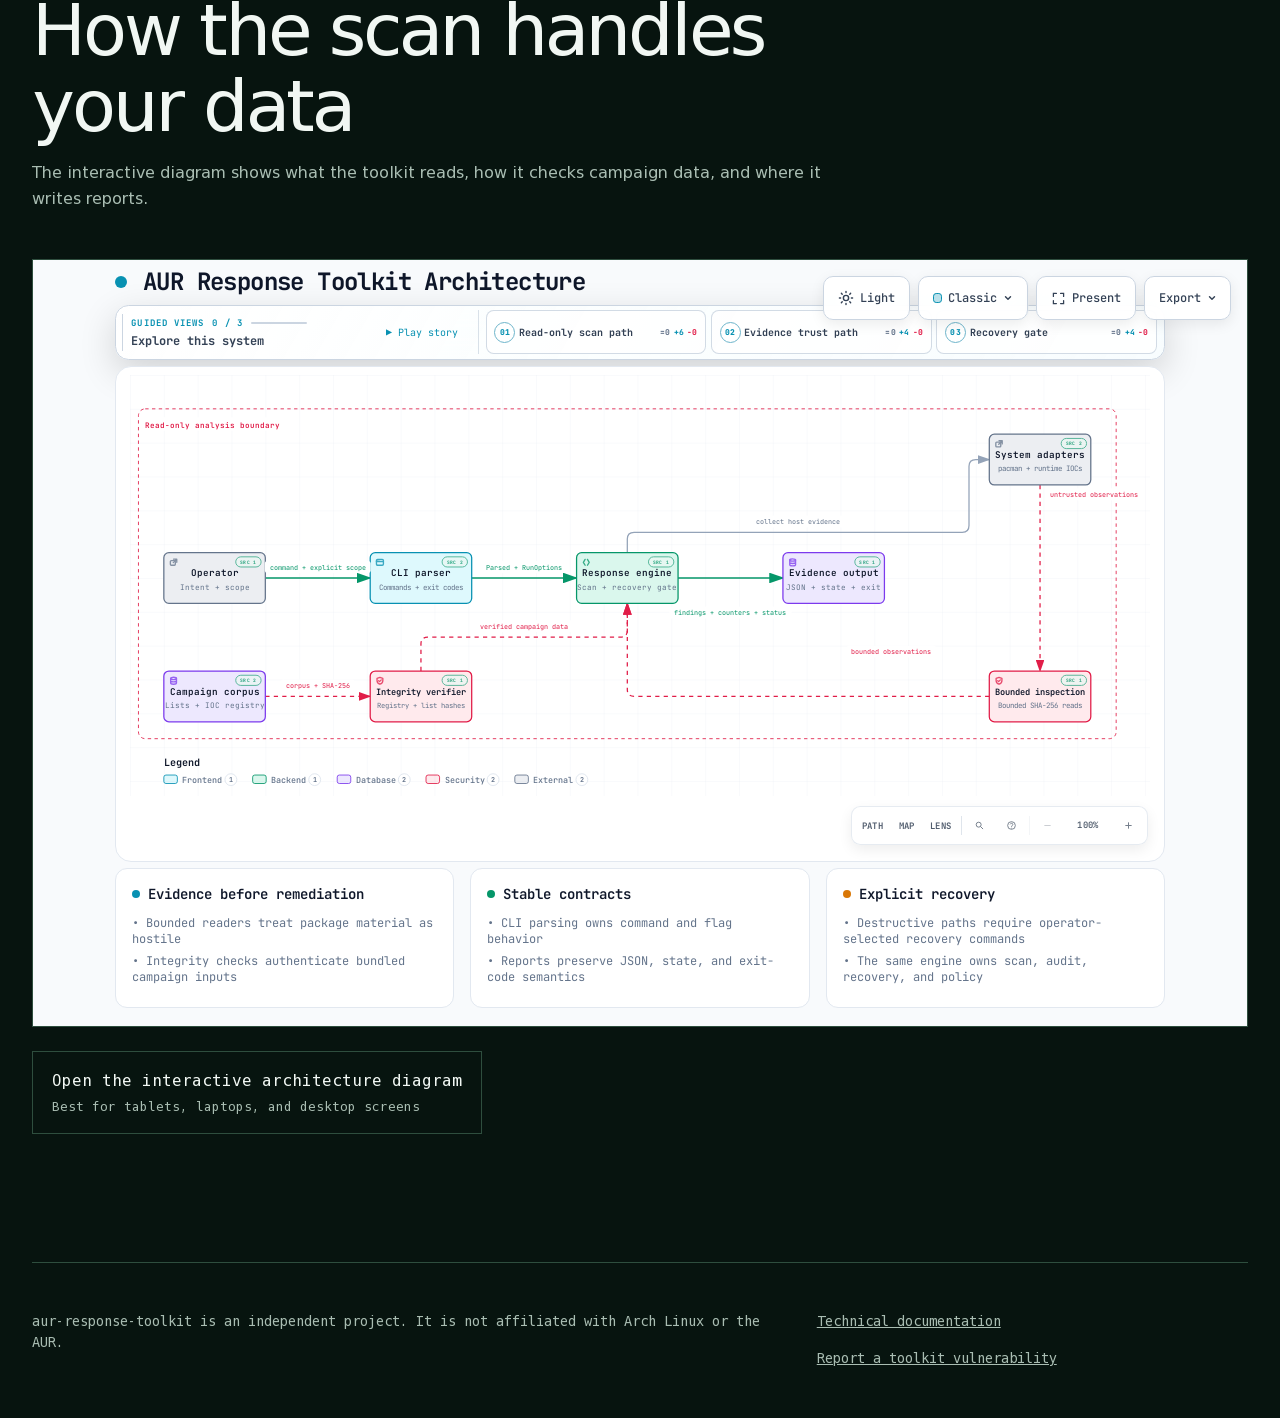
==== commit 2474548b: "feat(site): improve docs delivery" ====
--- a/site/index.html
+++ b/site/index.html
@@ -5,6 +5,7 @@
     <meta name="viewport" content="width=device-width, initial-scale=1">
     <meta name="description" content="Documentation for aur-response-toolkit, a native incident-response toolkit for Arch User Repository supply-chain campaigns.">
     <meta name="theme-color" content="#07140f">
+    <link rel="canonical" href="https://bolens.github.io/aur-response-toolkit/">
     <meta property="og:type" content="website">
     <meta property="og:url" content="https://bolens.github.io/aur-response-toolkit/">
     <meta property="og:title" content="aur-response-toolkit">
@@ -69,21 +70,22 @@
 
       <section class="release-panel" id="release" aria-labelledby="release-title" data-release-state="loading">
         <div class="release-heading">
-          <p class="eyebrow">Verified download</p>
-          <h2 id="release-title">Current release <span id="release-version">Checking...</span></h2>
-          <p>The site reads the release version and checksums produced by the repository’s release workflow. Compare a downloaded archive before you run it.</p>
+          <p class="eyebrow">Check your download</p>
+          <h2 id="release-title">Current release <span id="release-version">Latest release</span></h2>
+          <p>This page displays the SHA-256 checksums published with the current GitHub release. Compare the archive's checksum before you run it.</p>
           <a class="button primary" id="release-download" href="https://github.com/bolens/aur-response-toolkit/releases/latest">Download the Linux archive</a>
         </div>
         <div class="release-checks" aria-live="polite">
           <div>
             <span>Linux archive SHA-256</span>
-            <div class="code-row"><code id="native-checksum" tabindex="-1">Loading...</code><button class="copy" type="button" aria-label="Copy Linux archive checksum">Copy</button></div>
+            <div class="code-row"><code id="native-checksum" tabindex="-1">Open the release to view this checksum</code><button class="copy" type="button" aria-label="Copy Linux archive checksum">Copy</button></div>
           </div>
           <div>
             <span>Tagged source SHA-256</span>
-            <div class="code-row"><code id="source-checksum" tabindex="-1">Loading...</code><button class="copy" type="button" aria-label="Copy tagged source checksum">Copy</button></div>
+            <div class="code-row"><code id="source-checksum" tabindex="-1">Open the release to view this checksum</code><button class="copy" type="button" aria-label="Copy tagged source checksum">Copy</button></div>
           </div>
-          <a id="checksum-file" href="https://github.com/bolens/aur-response-toolkit/releases/latest">Open the signed release files</a>
+          <p class="checksum-note">A matching checksum shows that your download is unchanged from the published file. It does not prove who created the release because GitHub publishes the archive and checksum together.</p>
+          <a id="checksum-file" href="https://github.com/bolens/aur-response-toolkit/releases/latest">Open the published checksum file</a>
         </div>
       </section>
 
@@ -128,6 +130,36 @@
           <li><h3>Warnings</h3><p>The scan found something that needs review but does not prove compromise.</p></li>
           <li><h3>Insufficient data</h3><p>The scan could not read a required file or system source. Fix the coverage gap before treating the result as clean.</p></li>
         </ul>
+      </section>
+
+      <section class="section decision" id="next-step" aria-labelledby="next-step-title">
+        <div class="section-heading">
+          <p class="eyebrow">Your next step</p>
+          <h2 id="next-step-title">Choose the next step from the result</h2>
+          <p>Read the final status in the report. Then follow only the matching guidance below.</p>
+        </div>
+        <ol class="decision-list">
+          <li>
+            <span>Clean</span>
+            <h3>Keep the report</h3>
+            <p>No known indicator was found, and every required check completed. Save the report with the date of the scan. Run a new scan when the project publishes updated campaign data.</p>
+          </li>
+          <li>
+            <span>Warning</span>
+            <h3>Review the named evidence</h3>
+            <p>A warning does not prove compromise. Preserve the report and inspect the file, package, or process named in the finding. Do not remove anything based on the warning alone.</p>
+          </li>
+          <li>
+            <span>Compromise indicators</span>
+            <h3>Stop sensitive work</h3>
+            <p>Keep the report and stop using this computer for passwords, banking, or administrative access. Use a known-clean device to read the campaign guidance and plan recovery.</p>
+          </li>
+          <li>
+            <span>Insufficient data</span>
+            <h3>Complete the missing checks</h3>
+            <p>The report names each source that the scan could not inspect. Fix those access or tool problems, then run the scan again. Do not treat this result as clean.</p>
+          </li>
+        </ol>
       </section>
 
       <section class="section command-section" id="respond" aria-labelledby="commands-title">
--- a/site/styles.css
+++ b/site/styles.css
@@ -1,3 +1,19 @@
+@font-face {
+  font-family: "Toolkit Sans";
+  src: url("fonts/ToolkitSans.woff2") format("woff2");
+  font-style: normal;
+  font-weight: 400 800;
+  font-display: swap;
+}
+
+@font-face {
+  font-family: "Toolkit Mono";
+  src: url("fonts/ToolkitMono.woff2") format("woff2");
+  font-style: normal;
+  font-weight: 400 800;
+  font-display: swap;
+}
+
 :root {
   color-scheme: dark;
   --bg: #07140f;
@@ -14,7 +30,7 @@
 
 * { box-sizing: border-box; }
 html { scroll-behavior: smooth; }
-body { margin: 0; background: radial-gradient(circle at 85% 4%, rgb(185 255 85 / 5%), transparent 25rem), var(--bg); color: var(--text); font: 1rem/1.6 ui-monospace, "SFMono-Regular", Consolas, monospace; }
+body { margin: 0; background: radial-gradient(circle at 85% 4%, rgb(185 255 85 / 5%), transparent 25rem), var(--bg); color: var(--text); font: 1rem/1.6 "Toolkit Mono", monospace; }
 a { color: inherit; }
 a:focus-visible, button:focus-visible { outline: 3px solid var(--focus); outline-offset: 4px; }
 .sr-only { position: absolute; width: 1px; height: 1px; padding: 0; margin: -1px; overflow: hidden; clip: rect(0, 0, 0, 0); white-space: nowrap; border: 0; }
@@ -37,10 +53,10 @@
 main, footer { width: min(var(--max), calc(100% - 2.5rem)); margin-inline: auto; }
 .hero { min-height: calc(100svh - 4rem); display: grid; align-content: center; padding: 5rem 0 3rem; }
 .eyebrow { margin: 0 0 1rem; color: var(--signal); font-size: 0.78rem; font-weight: 800; letter-spacing: 0.12em; text-transform: uppercase; }
-h1, h2, h3 { font-family: Inter, ui-sans-serif, system-ui, sans-serif; line-height: 1.05; letter-spacing: -0.045em; }
+h1, h2, h3 { font-family: "Toolkit Sans", sans-serif; line-height: 1.05; letter-spacing: -0.045em; }
 h1 { max-width: 12ch; margin: 0; font-size: clamp(3rem, 11vw, 8.4rem); text-wrap: balance; }
 h1 span { color: var(--signal); }
-.lede { max-width: 50rem; margin: 2rem 0; color: var(--muted); font: 1.15rem/1.7 ui-sans-serif, system-ui, sans-serif; }
+.lede { max-width: 50rem; margin: 2rem 0; color: var(--muted); font: 1.15rem/1.7 "Toolkit Sans", sans-serif; }
 .actions { display: flex; flex-wrap: wrap; gap: 0.8rem; }
 .button { display: inline-block; padding: 0.8rem 1rem; border: 1px solid var(--line); text-decoration: none; font-weight: 800; transition: transform 160ms ease, border-color 160ms ease, background-color 160ms ease; }
 .button.primary { background: var(--signal); color: var(--signal-dark); border-color: var(--signal); }
@@ -53,40 +69,47 @@
 .release-panel { display: grid; grid-template-columns: minmax(0, 0.9fr) minmax(0, 1.1fr); gap: clamp(2rem, 6vw, 5rem); padding: clamp(3rem, 7vw, 5rem); border: 1px solid var(--line); background: linear-gradient(135deg, var(--panel), rgb(7 20 15 / 35%)); }
 .release-heading h2 { margin: 0; font-size: clamp(2.2rem, 5vw, 4rem); }
 .release-heading h2 span { display: block; color: var(--signal); }
-.release-heading > p:not(.eyebrow) { color: var(--muted); font-family: ui-sans-serif, system-ui, sans-serif; }
+.release-heading > p:not(.eyebrow) { color: var(--muted); font-family: "Toolkit Sans", sans-serif; }
 .release-checks { display: grid; align-content: center; gap: 1.2rem; min-width: 0; }
 .release-checks > div > span { display: block; margin-bottom: 0.45rem; color: var(--muted); font-size: 0.72rem; letter-spacing: 0.07em; text-transform: uppercase; }
 .release-checks .code-row code { font-size: 0.7rem; }
+.checksum-note { margin: 0; color: var(--muted); font-family: "Toolkit Sans", sans-serif; font-size: 0.85rem; }
 .release-checks > a { justify-self: start; color: var(--muted); font-size: 0.8rem; text-underline-offset: 0.3rem; }
 .release-panel[data-release-state="error"] .release-checks { display: none; }
 .section { padding: clamp(4.5rem, 9vw, 7rem) 0; border-bottom: 1px solid var(--line); }
 .section-heading { max-width: 52rem; margin-bottom: 3rem; }
 .section-heading h2 { margin: 0; font-size: clamp(2.3rem, 6vw, 4.5rem); }
-.section-heading > p:last-child { color: var(--muted); font-family: ui-sans-serif, system-ui, sans-serif; }
+.section-heading > p:last-child { color: var(--muted); font-family: "Toolkit Sans", sans-serif; }
 .single-command { max-width: 46rem; }
 .single-command .code-row code { padding: 1.2rem; font-size: 1rem; }
 .warning { max-width: 52rem; margin-top: 2rem; padding: 1.5rem; border-left: 0.4rem solid var(--focus); background: #251f0d; }
 .warning h3 { margin-top: 0; color: var(--focus); }
-.warning p { margin-bottom: 0; font-family: ui-sans-serif, system-ui, sans-serif; }
+.warning p { margin-bottom: 0; font-family: "Toolkit Sans", sans-serif; }
 .steps { display: grid; grid-template-columns: repeat(4, 1fr); gap: 1px; padding: 1px; background: var(--line); list-style: none; }
 .steps li { min-height: 17rem; padding: 1.5rem; background: var(--panel); transition: background-color 180ms ease, transform 180ms ease; }
 .steps li:hover { background: var(--panel-2); transform: translateY(-3px); }
 .steps span { color: var(--signal); font-weight: 800; }
 .steps h3 { margin-top: 3rem; font-size: 1.35rem; }
-.steps p, article p { color: var(--muted); font-family: ui-sans-serif, system-ui, sans-serif; }
+.steps p, article p { color: var(--muted); font-family: "Toolkit Sans", sans-serif; }
 .command-grid { display: grid; grid-template-columns: repeat(3, 1fr); gap: 1rem; }
 .command-grid article { display: flex; flex-direction: column; padding: 1.5rem; background: var(--panel); border: 1px solid var(--line); transition: border-color 180ms ease, transform 180ms ease; }
 .command-grid article:hover { border-color: var(--signal); transform: translateY(-3px); }
 .code-row { display: flex; align-items: stretch; margin-top: auto; background: #040b08; border: 1px solid var(--line); }
 .code-row code { flex: 1; overflow-wrap: anywhere; padding: 0.85rem; color: var(--signal); font-size: 0.8rem; }
-.copy { min-width: 4.5rem; border: 0; border-left: 1px solid var(--line); background: var(--panel-2); color: var(--text); cursor: pointer; font: inherit; }
+.copy { display: none; min-width: 4.5rem; border: 0; border-left: 1px solid var(--line); background: var(--panel-2); color: var(--text); cursor: pointer; font: inherit; }
+.js .copy { display: block; }
 .copy { transition: background-color 160ms ease, color 160ms ease; }
 .copy:hover { background: var(--signal); color: var(--signal-dark); }
 .note { margin-top: 1.25rem; color: var(--muted); }
 .result-list { display: grid; grid-template-columns: 1fr 1fr; gap: 1px; padding: 1px; background: var(--line); list-style: none; }
 .result-list li { padding: 1.5rem; background: var(--panel); }
 .result-list h3 { margin: 0; font-size: 1.2rem; color: var(--signal); }
-.result-list p { margin: 0.65rem 0 0; color: var(--muted); font-family: ui-sans-serif, system-ui, sans-serif; }
+.result-list p { margin: 0.65rem 0 0; color: var(--muted); font-family: "Toolkit Sans", sans-serif; }
+.decision-list { display: grid; grid-template-columns: 1fr 1fr; gap: 1px; padding: 1px; background: var(--line); list-style: none; counter-reset: result; }
+.decision-list li { padding: 1.5rem; background: var(--panel); counter-increment: result; }
+.decision-list li > span { color: var(--signal); font-size: 0.76rem; font-weight: 800; letter-spacing: 0.08em; text-transform: uppercase; }
+.decision-list h3 { margin: 1rem 0 0; font-size: 1.35rem; }
+.decision-list p { margin-bottom: 0; color: var(--muted); font-family: "Toolkit Sans", sans-serif; }
 .tag-list { display: flex; flex-wrap: wrap; gap: 0.65rem; padding: 0; list-style: none; }
 .tag-list li { padding: 0.65rem 0.85rem; border: 1px solid var(--line); background: var(--panel); }
 .architecture iframe { width: 100%; min-height: 48rem; border: 1px solid var(--line); background: #fff; }
@@ -123,7 +146,7 @@
   .desktop-nav { display: none; }
   .mobile-nav { display: block; }
   .release-panel { grid-template-columns: 1fr; padding: 2rem; }
-  .status-strip, .steps, .command-grid, .result-list { grid-template-columns: 1fr 1fr; }
+  .status-strip, .steps, .command-grid, .result-list, .decision-list { grid-template-columns: 1fr 1fr; }
   .status-strip li:nth-child(2) { border-right: 0; }
   .architecture iframe { display: none; }
   .diagram-link { margin-top: 0; }
@@ -142,7 +165,7 @@
   .status-strip li { min-width: 0; padding: 0.9rem; border-bottom: 1px solid var(--line); }
   .status-strip li:nth-child(odd) { border-right: 1px solid var(--line); }
   .status-strip strong { font-size: 0.86rem; overflow-wrap: anywhere; }
-  .steps, .command-grid, .result-list { grid-template-columns: 1fr; }
+  .steps, .command-grid, .result-list, .decision-list { grid-template-columns: 1fr; }
   .section { padding: 4.5rem 0; }
   .command-grid article { padding: 1.2rem; }
   .code-row { display: grid; }
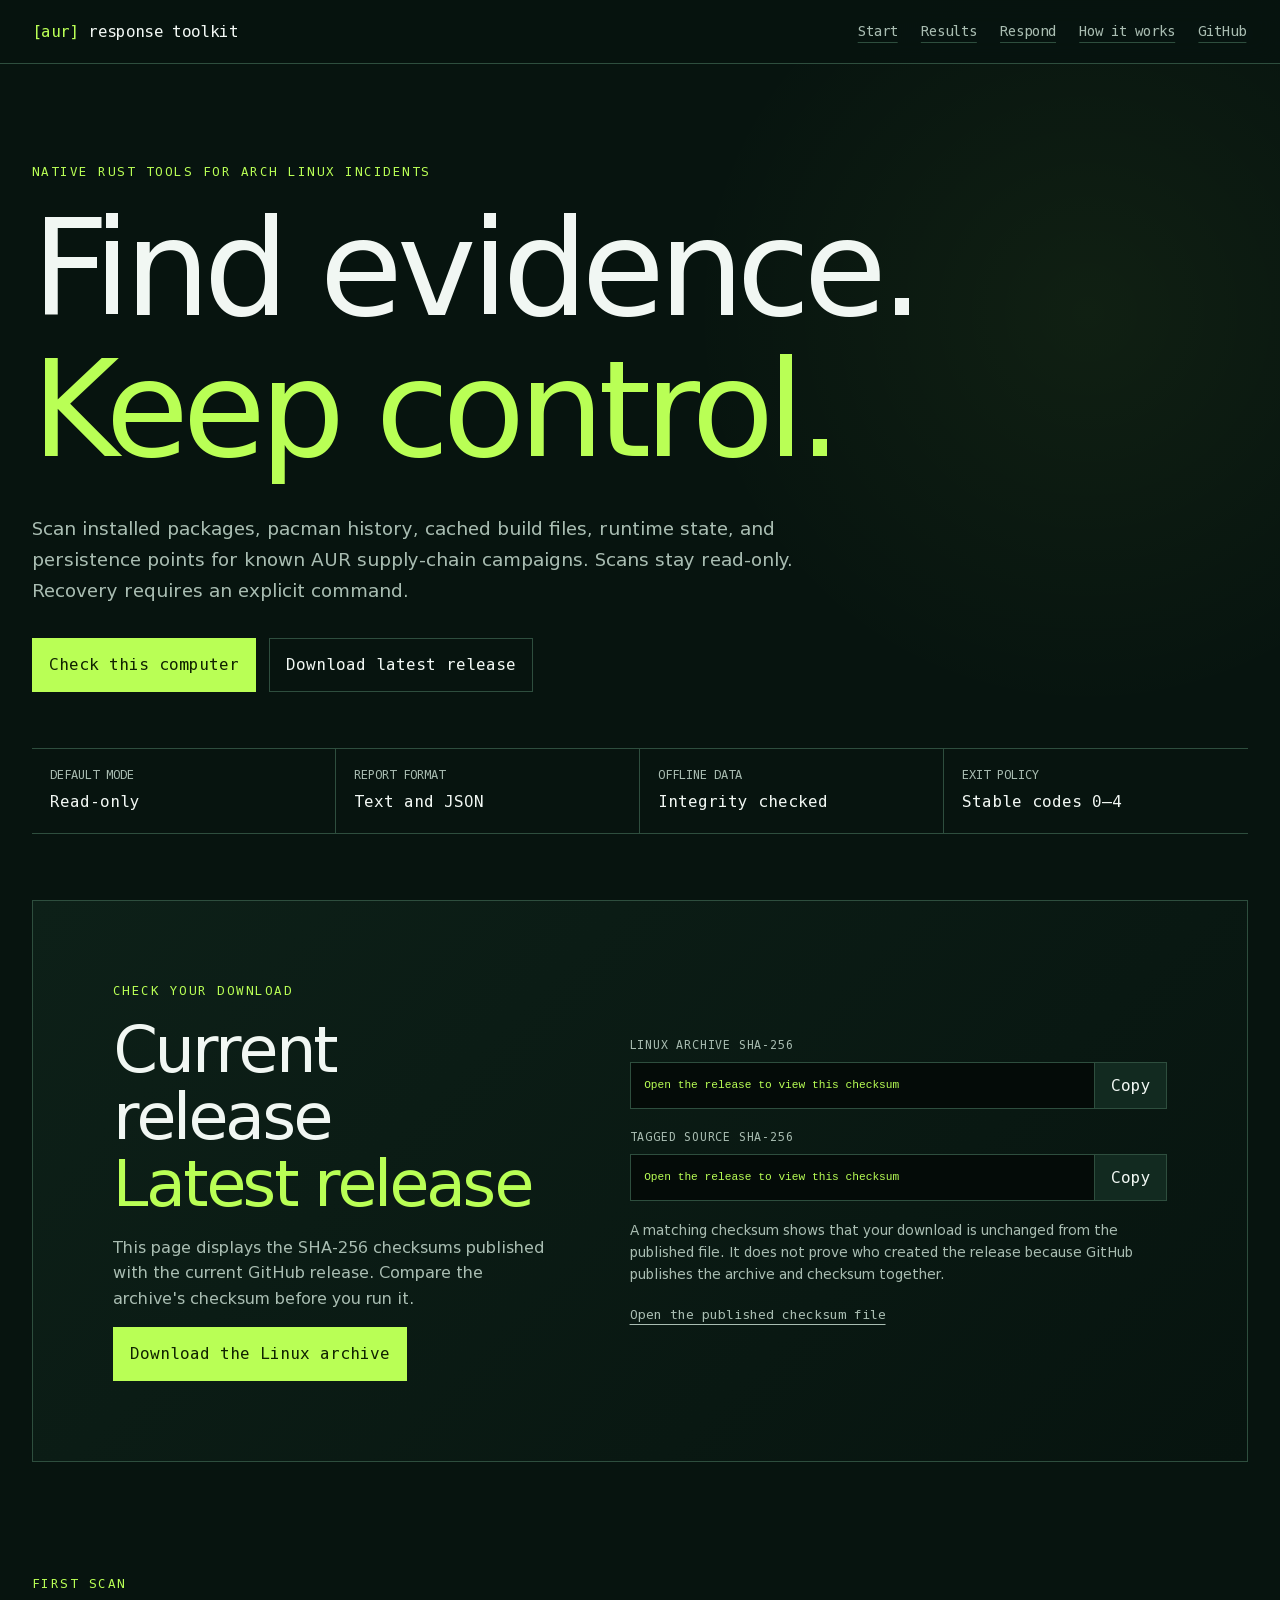
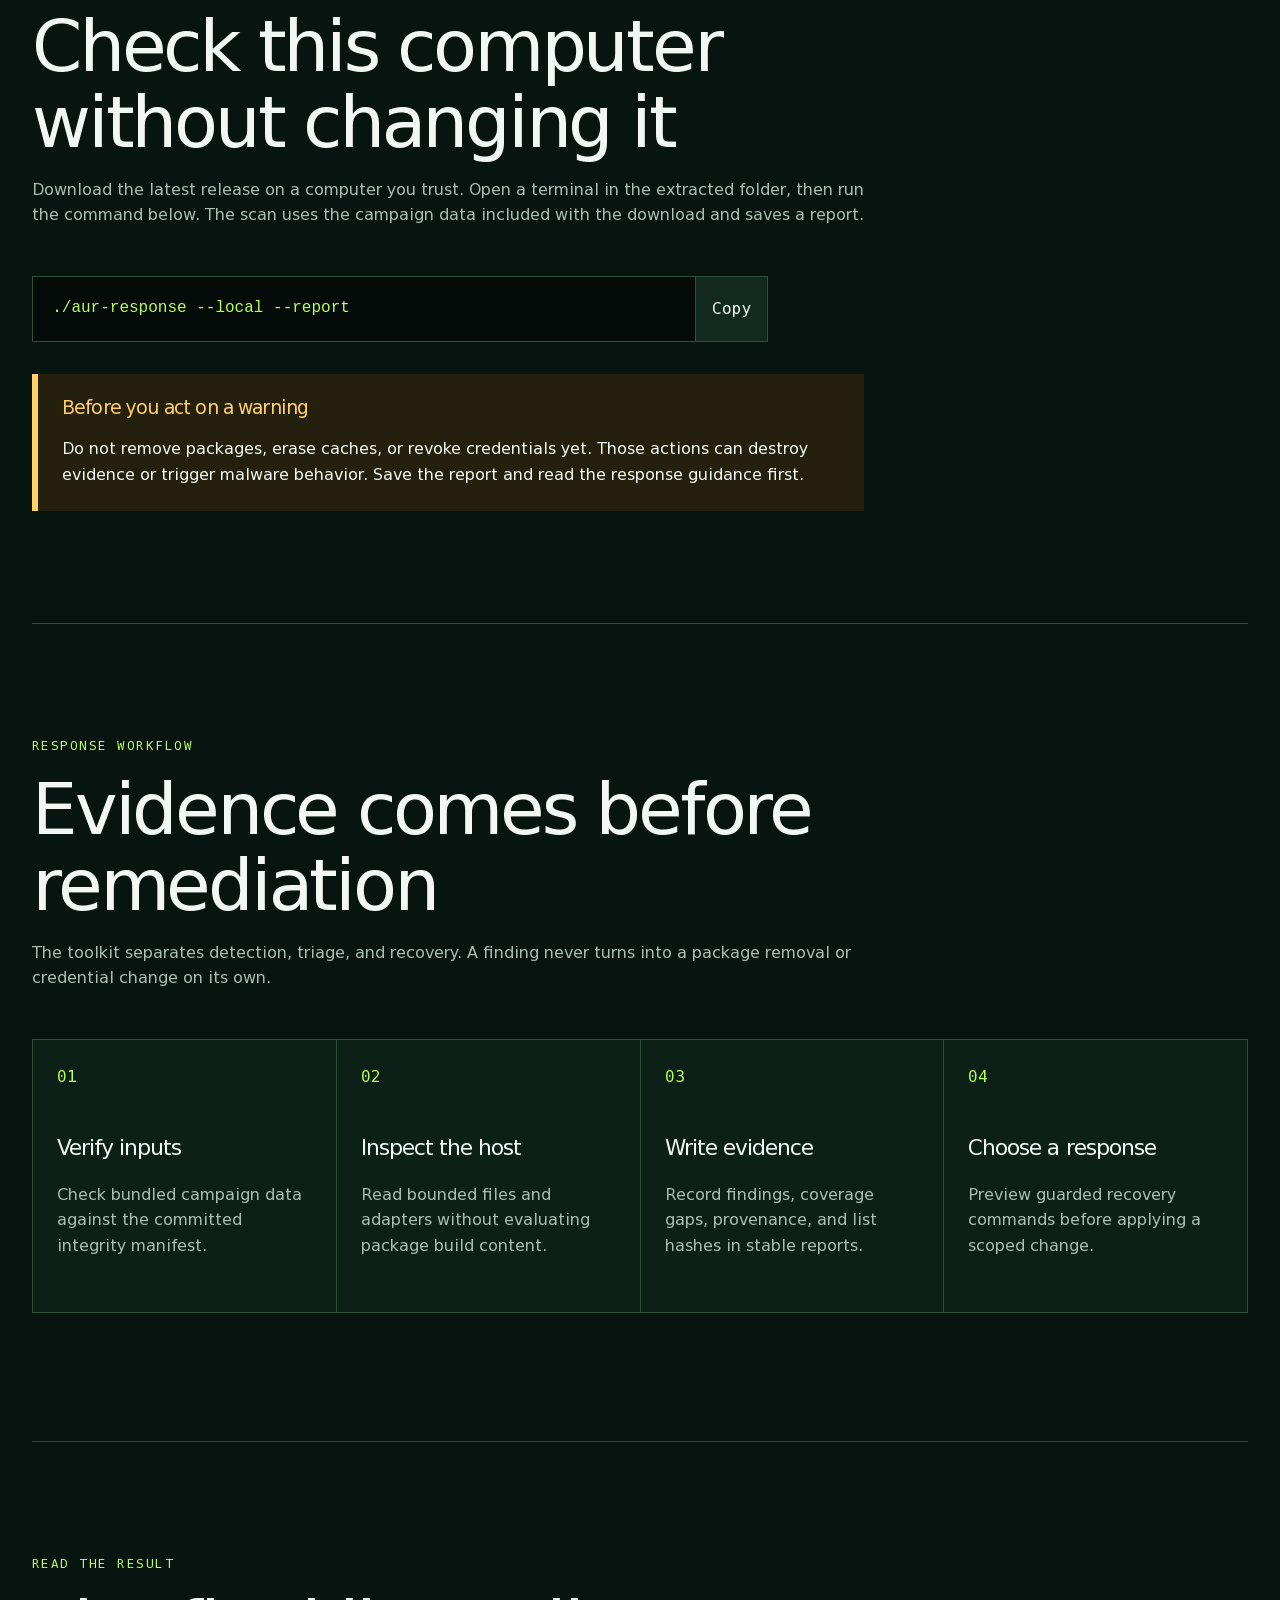
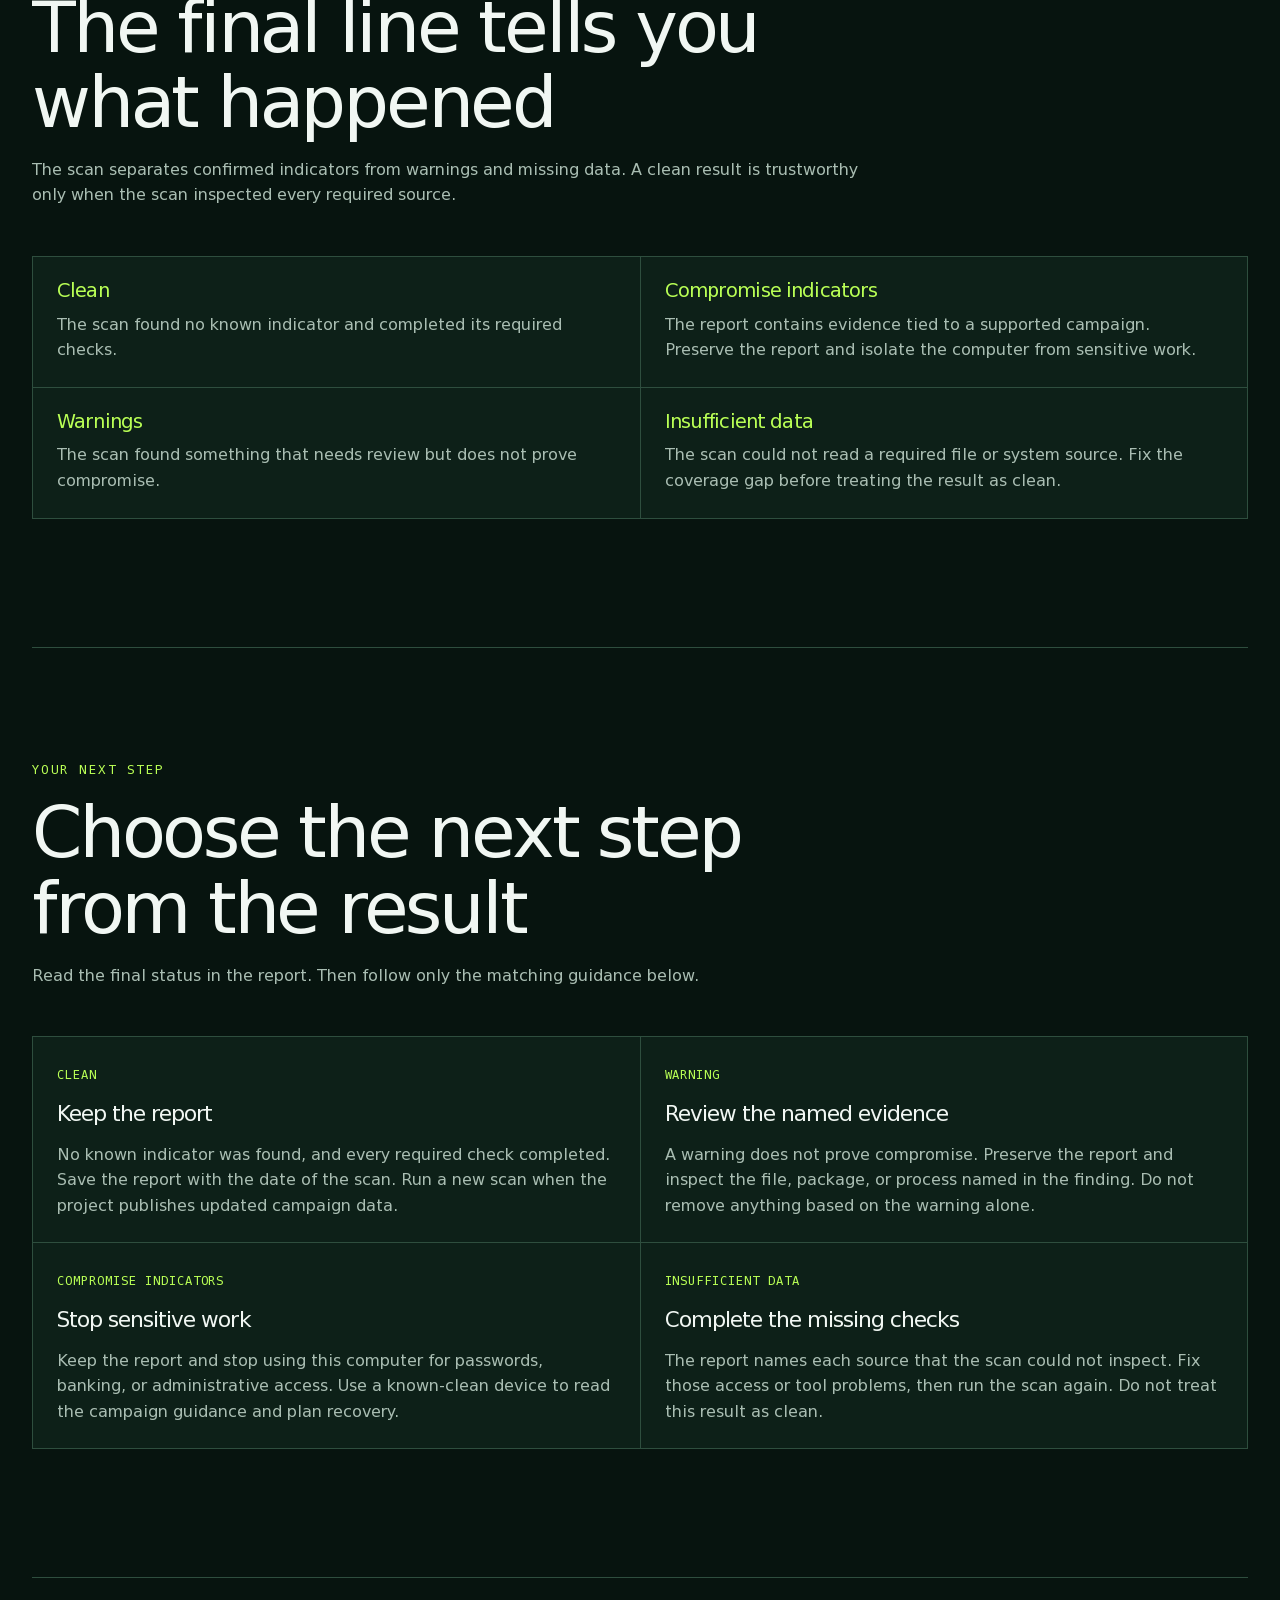
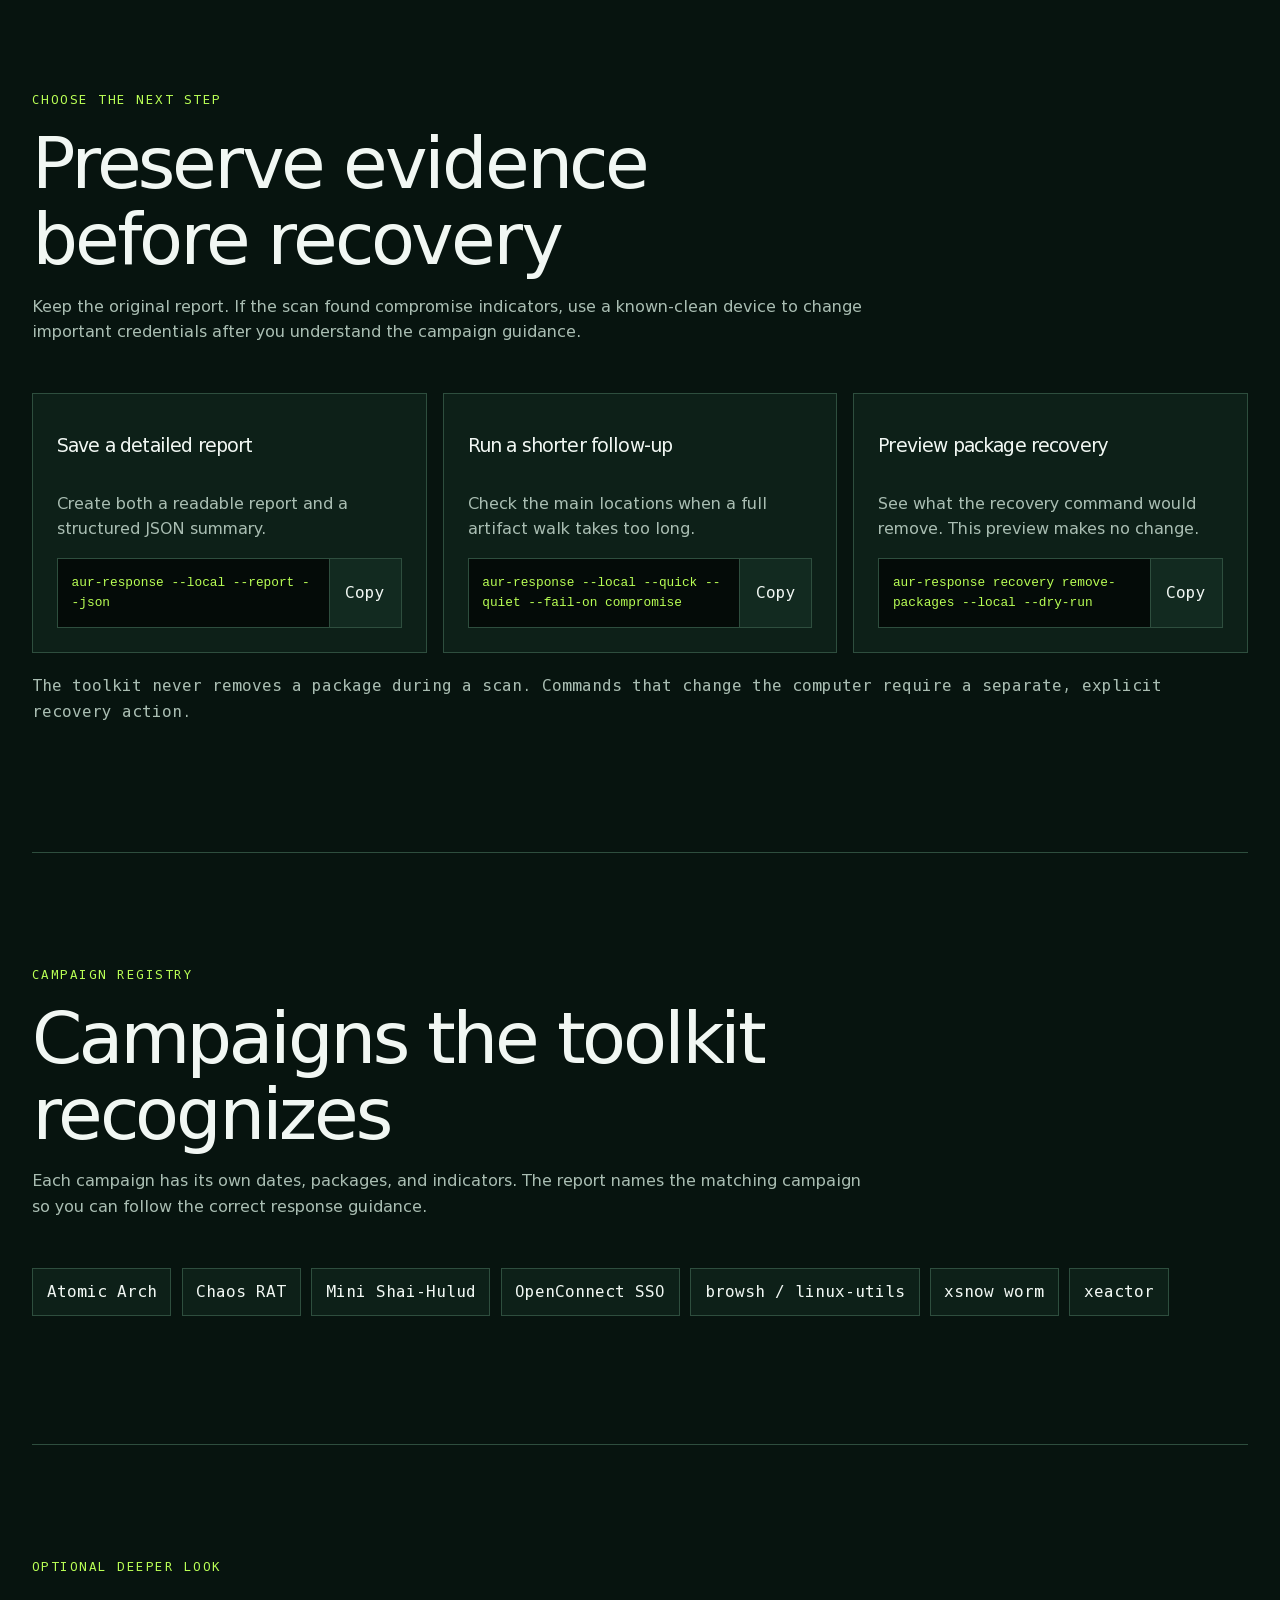
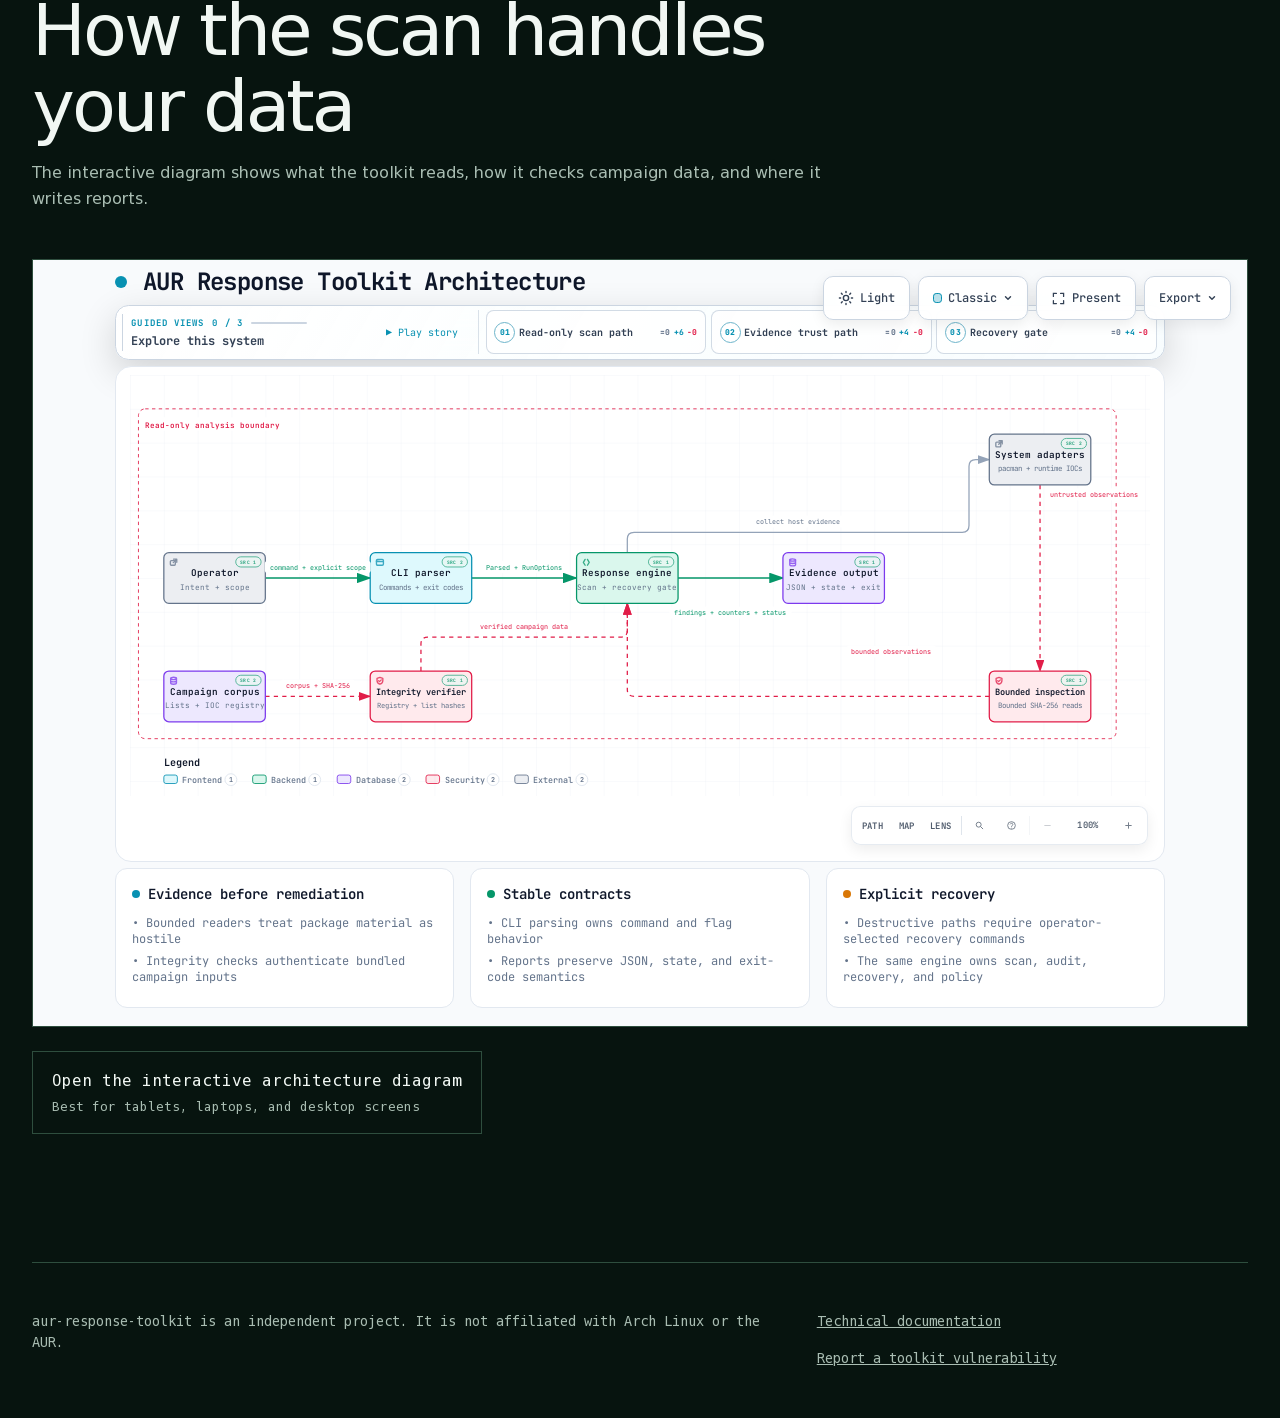
==== commit befb914c: "feat(site): complete discovery metadata" ====
--- a/site/index.html
+++ b/site/index.html
@@ -7,6 +7,7 @@
     <meta name="theme-color" content="#07140f">
     <link rel="canonical" href="https://bolens.github.io/aur-response-toolkit/">
     <meta property="og:type" content="website">
+    <meta property="og:site_name" content="AUR Response Toolkit">
     <meta property="og:url" content="https://bolens.github.io/aur-response-toolkit/">
     <meta property="og:title" content="aur-response-toolkit">
     <meta property="og:description" content="Find evidence. Keep control. Read-only incident-response tools for known AUR supply-chain campaigns.">
@@ -18,10 +19,12 @@
     <meta name="twitter:title" content="aur-response-toolkit">
     <meta name="twitter:description" content="Find evidence. Keep control. Read-only incident-response tools for known AUR supply-chain campaigns.">
     <meta name="twitter:image" content="https://bolens.github.io/aur-response-toolkit/og.png">
+    <meta name="twitter:image:alt" content="aur-response-toolkit. Find evidence. Keep control.">
     <title>aur-response-toolkit</title>
     <link rel="icon" href="favicon.ico" sizes="any">
     <link rel="icon" href="favicon.png" type="image/png">
     <link rel="apple-touch-icon" href="apple-touch-icon.png">
+    <link rel="manifest" href="site.webmanifest">
     <link rel="stylesheet" href="styles.css">
     <script src="app.js" defer></script>
   </head>
--- a/site/styles.css
+++ b/site/styles.css
@@ -128,14 +128,6 @@
   .hero-actions { animation: hero-rise 520ms 320ms both cubic-bezier(0.2, 0.8, 0.2, 1); }
   .hero-status { animation: hero-rise 520ms 400ms both cubic-bezier(0.2, 0.8, 0.2, 1); }
 
-  .reveal-ready .reveal {
-    opacity: 0;
-    transform: translateY(1.1rem);
-    transition: opacity 480ms ease var(--reveal-delay, 0ms), transform 560ms cubic-bezier(0.2, 0.8, 0.2, 1) var(--reveal-delay, 0ms);
-  }
-
-  .reveal-ready .reveal.is-visible { opacity: 1; transform: translateY(0); }
-
   @keyframes hero-rise {
     from { opacity: 0; transform: translateY(1.2rem); }
     to { opacity: 1; transform: translateY(0); }
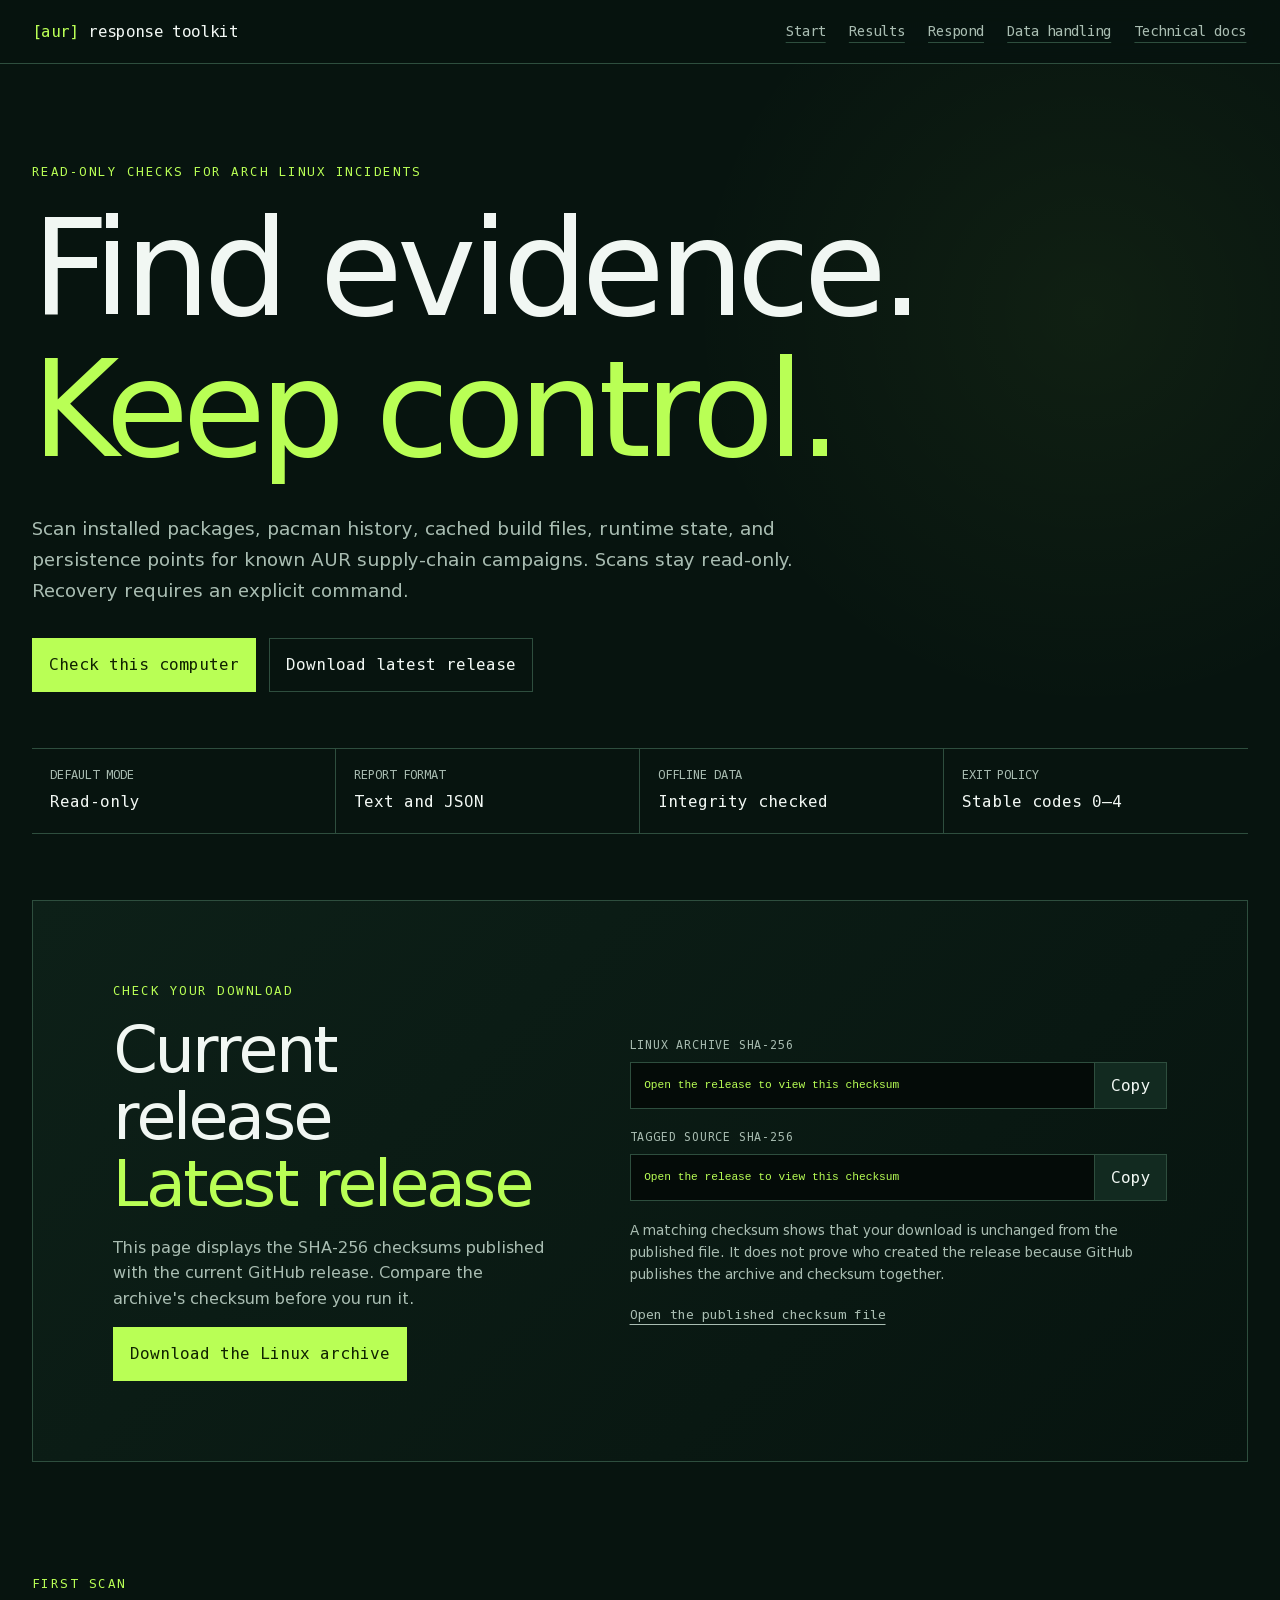
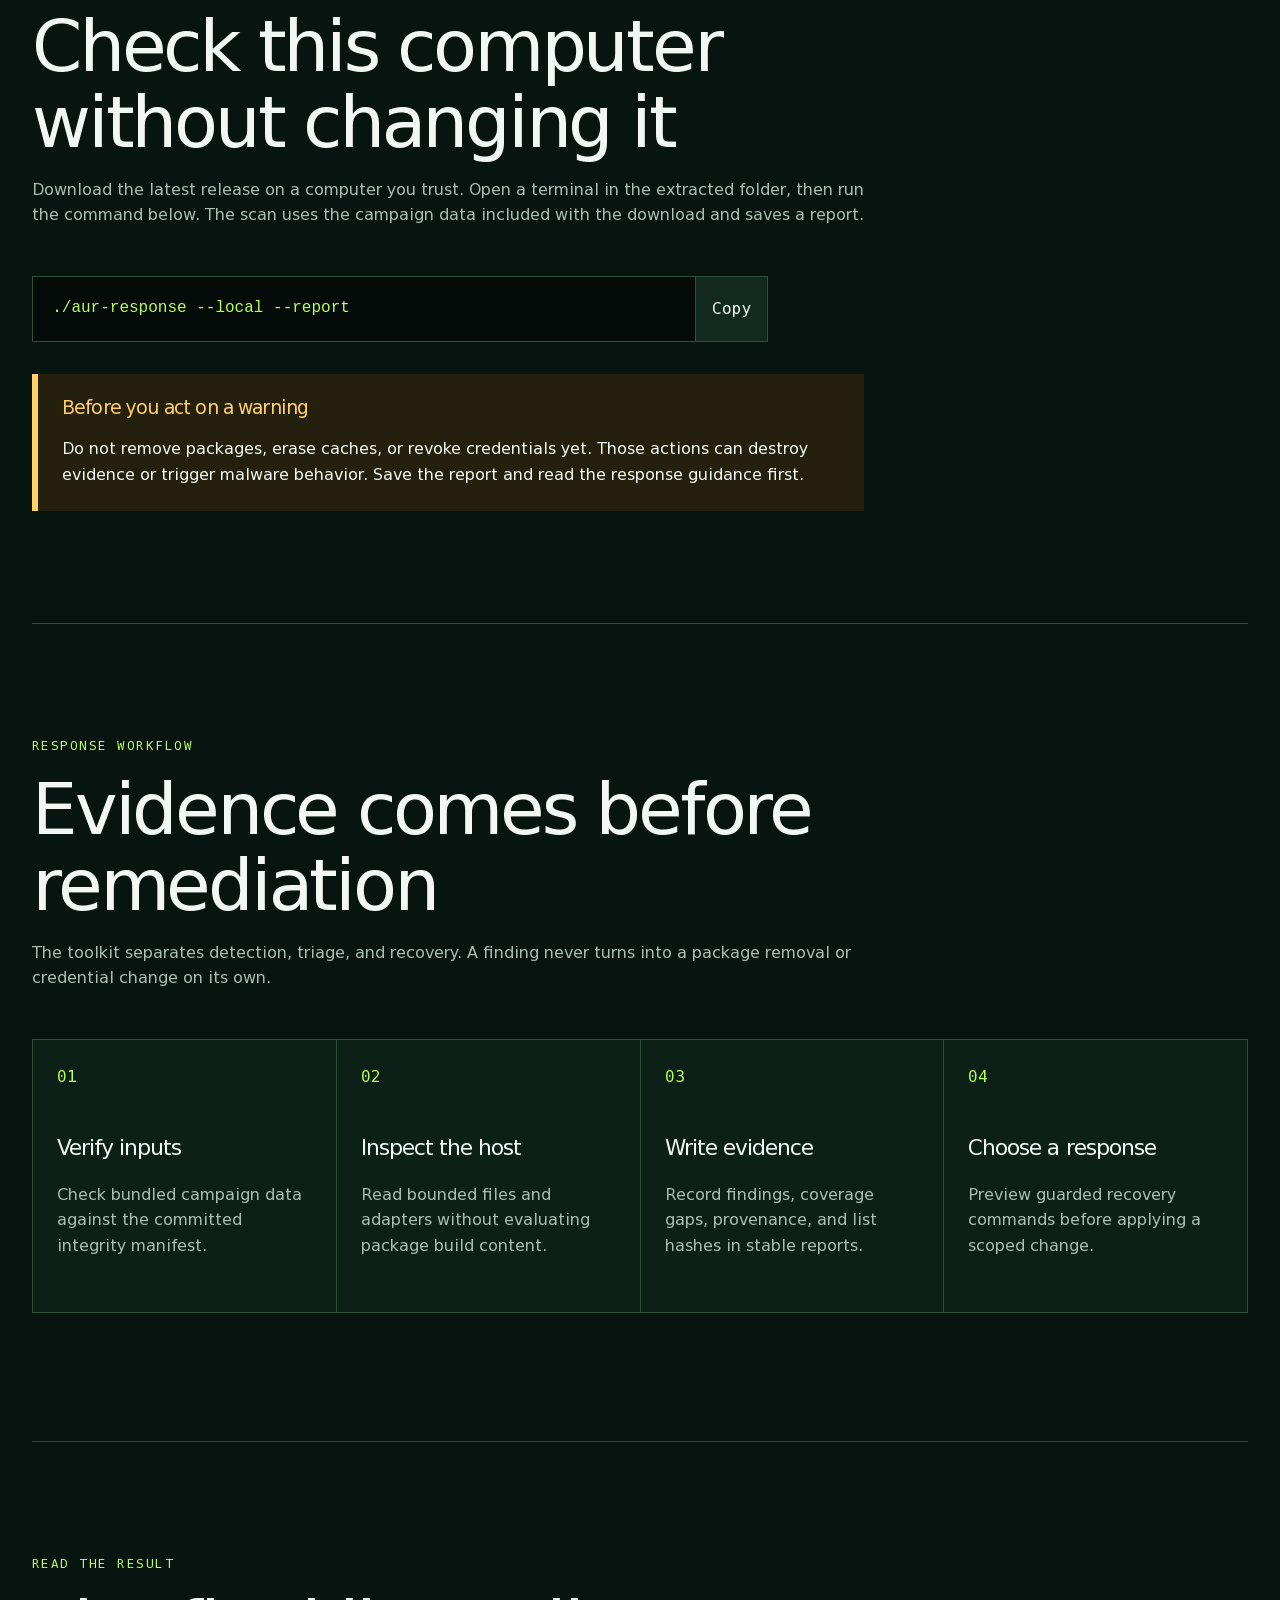
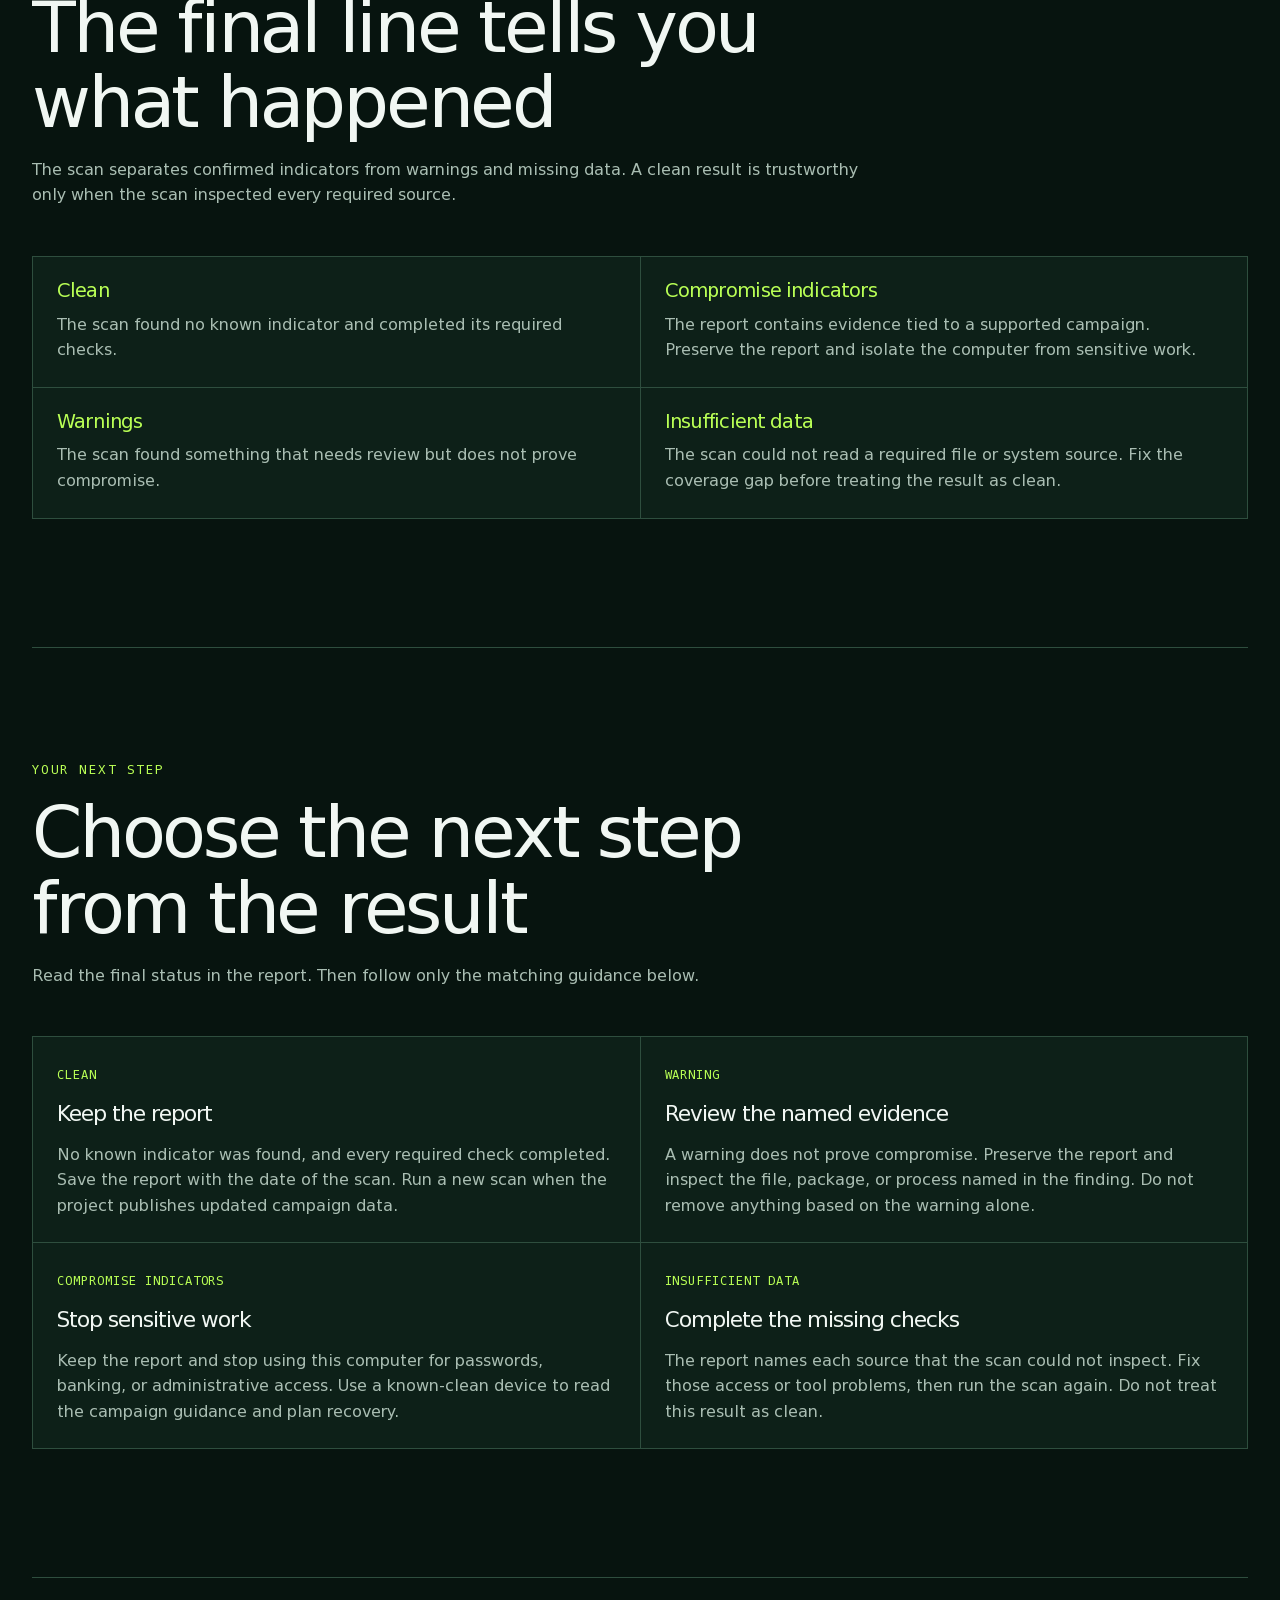
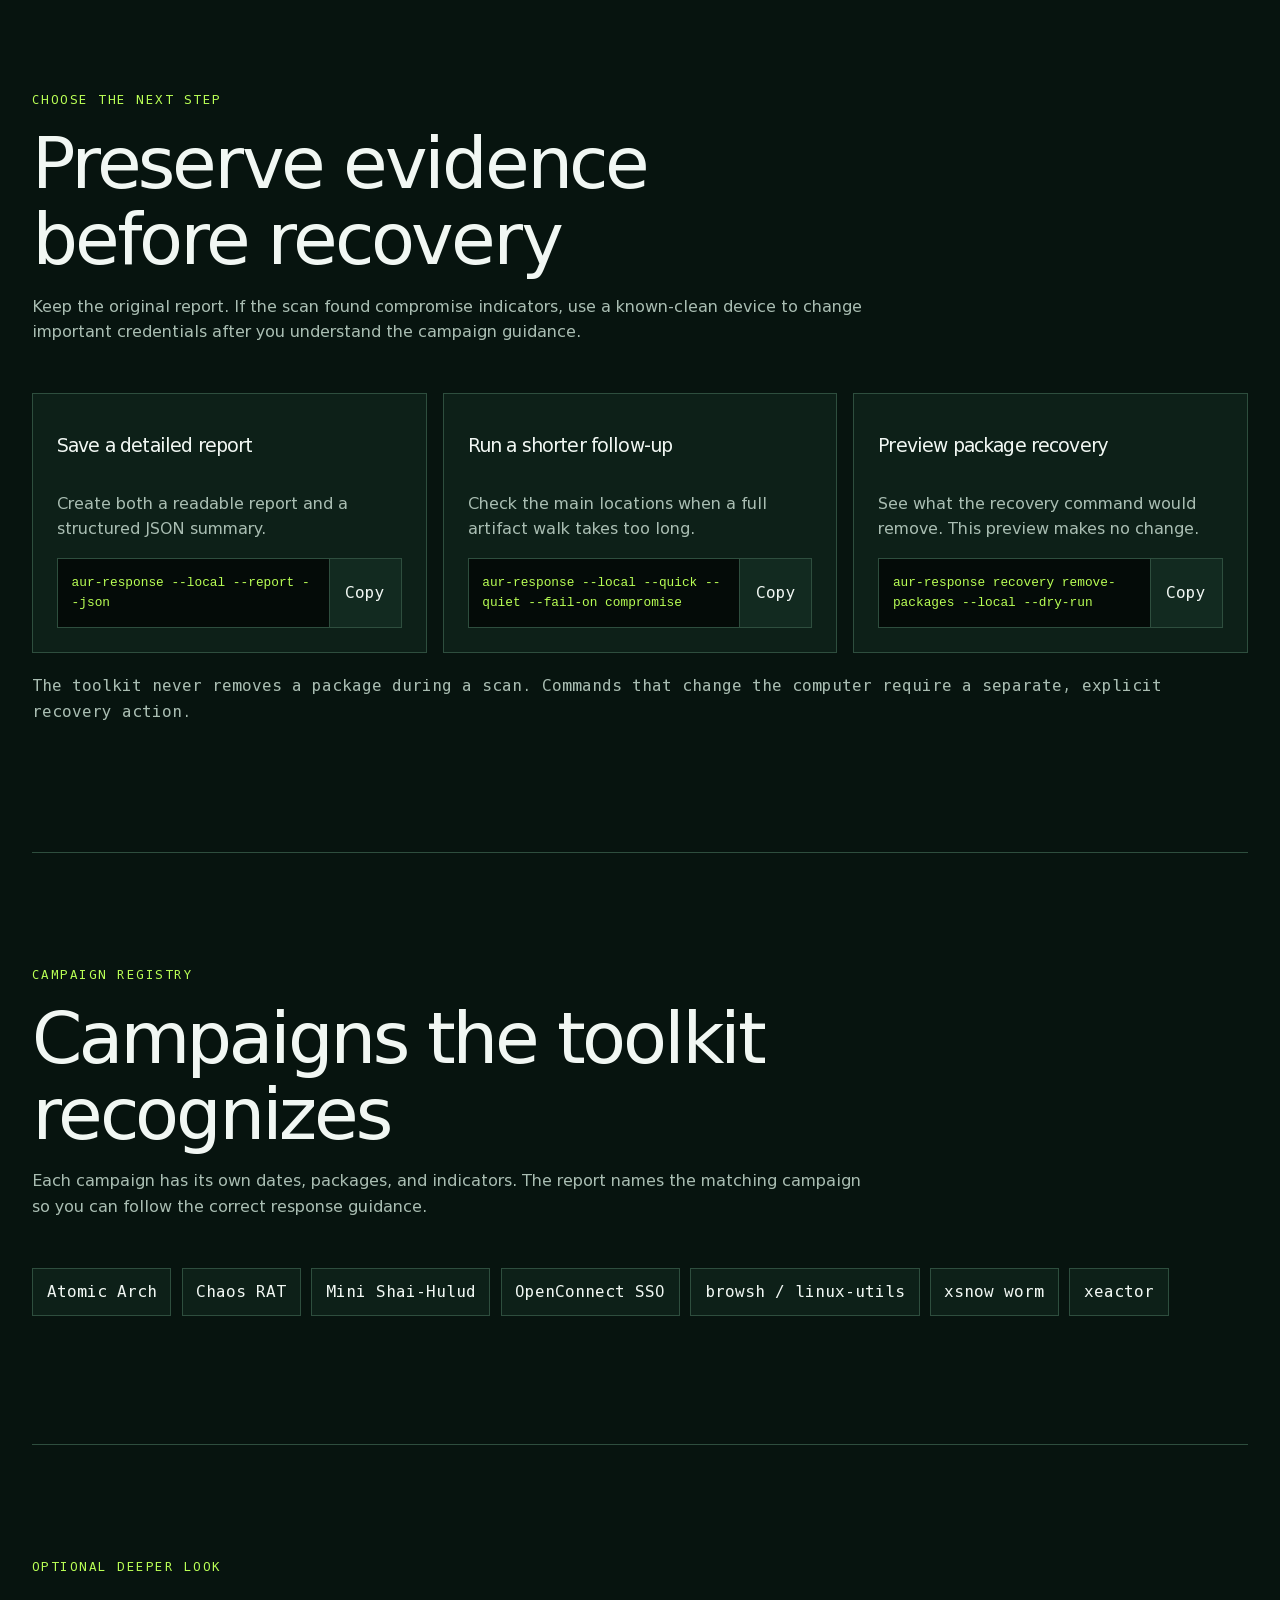
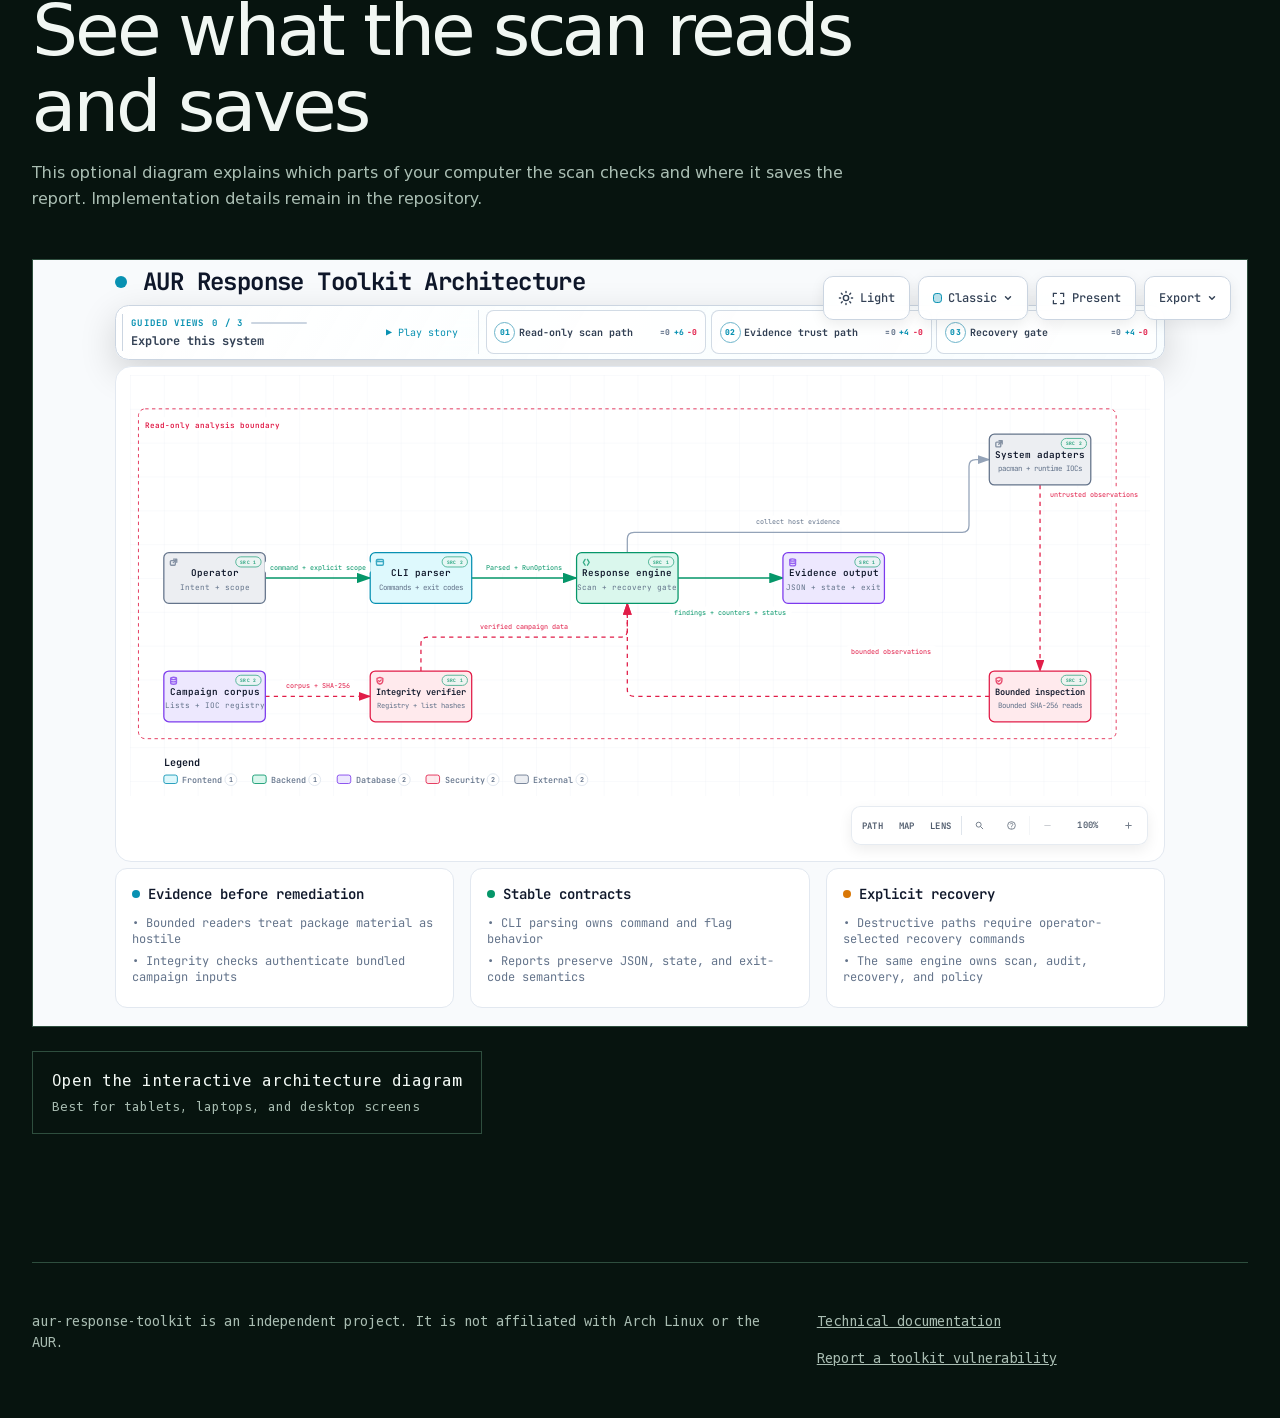
==== commit 48e67708: "docs(site): clarify user guide audience" ====
--- a/site/index.html
+++ b/site/index.html
@@ -39,8 +39,8 @@
         <a href="#start">Start</a>
         <a href="#results">Results</a>
         <a href="#respond">Respond</a>
-        <a href="#architecture">How it works</a>
-        <a href="https://github.com/bolens/aur-response-toolkit">GitHub</a>
+        <a href="#architecture">Data handling</a>
+        <a href="https://github.com/bolens/aur-response-toolkit">Technical docs</a>
       </nav>
       <details class="mobile-nav">
         <summary>Menu</summary>
@@ -48,15 +48,15 @@
           <a href="#start">Start</a>
           <a href="#results">Results</a>
           <a href="#respond">Respond</a>
-          <a href="#architecture">How it works</a>
-          <a href="https://github.com/bolens/aur-response-toolkit">GitHub</a>
+          <a href="#architecture">Data handling</a>
+          <a href="https://github.com/bolens/aur-response-toolkit">Technical docs</a>
         </nav>
       </details>
     </header>
 
     <main id="main">
       <section class="hero" id="top" aria-labelledby="hero-title">
-        <div class="eyebrow hero-eyebrow">Native Rust tools for Arch Linux incidents</div>
+        <div class="eyebrow hero-eyebrow">Read-only checks for Arch Linux incidents</div>
         <h1 id="hero-title">Find evidence.<br><span>Keep control.</span></h1>
         <p class="lede hero-lede">Scan installed packages, pacman history, cached build files, runtime state, and persistence points for known AUR supply-chain campaigns. Scans stay read-only. Recovery requires an explicit command.</p>
         <div class="actions hero-actions">
@@ -205,8 +205,8 @@
       <section class="section architecture" id="architecture" aria-labelledby="architecture-title">
         <div class="section-heading">
           <p class="eyebrow">Optional deeper look</p>
-          <h2 id="architecture-title">How the scan handles your data</h2>
-          <p>The interactive diagram shows what the toolkit reads, how it checks campaign data, and where it writes reports.</p>
+          <h2 id="architecture-title">See what the scan reads and saves</h2>
+          <p>This optional diagram explains which parts of your computer the scan checks and where it saves the report. Implementation details remain in the repository.</p>
         </div>
         <iframe src="architecture.html" title="Interactive architecture diagram for aur-response-toolkit" loading="lazy"></iframe>
         <p class="diagram-link"><a href="architecture.html"><strong>Open the interactive architecture diagram</strong><span>Best for tablets, laptops, and desktop screens</span></a></p>
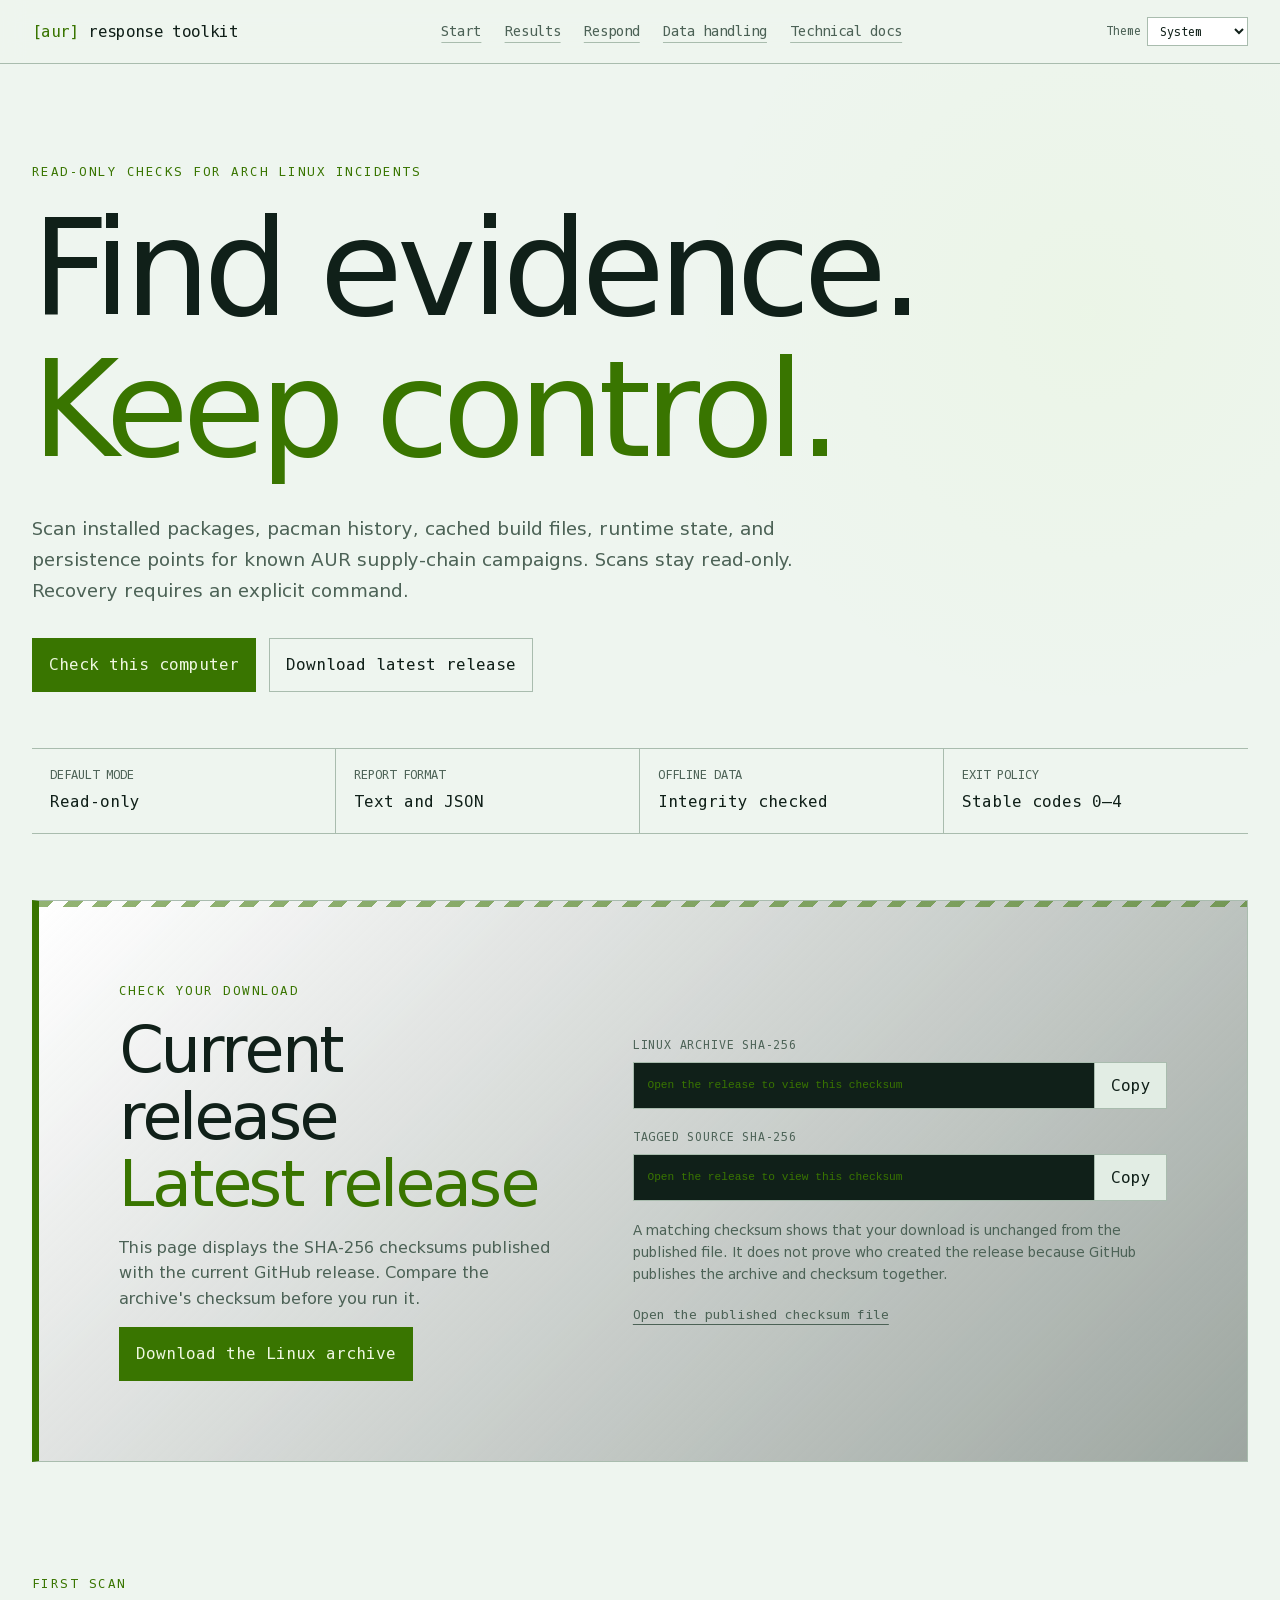
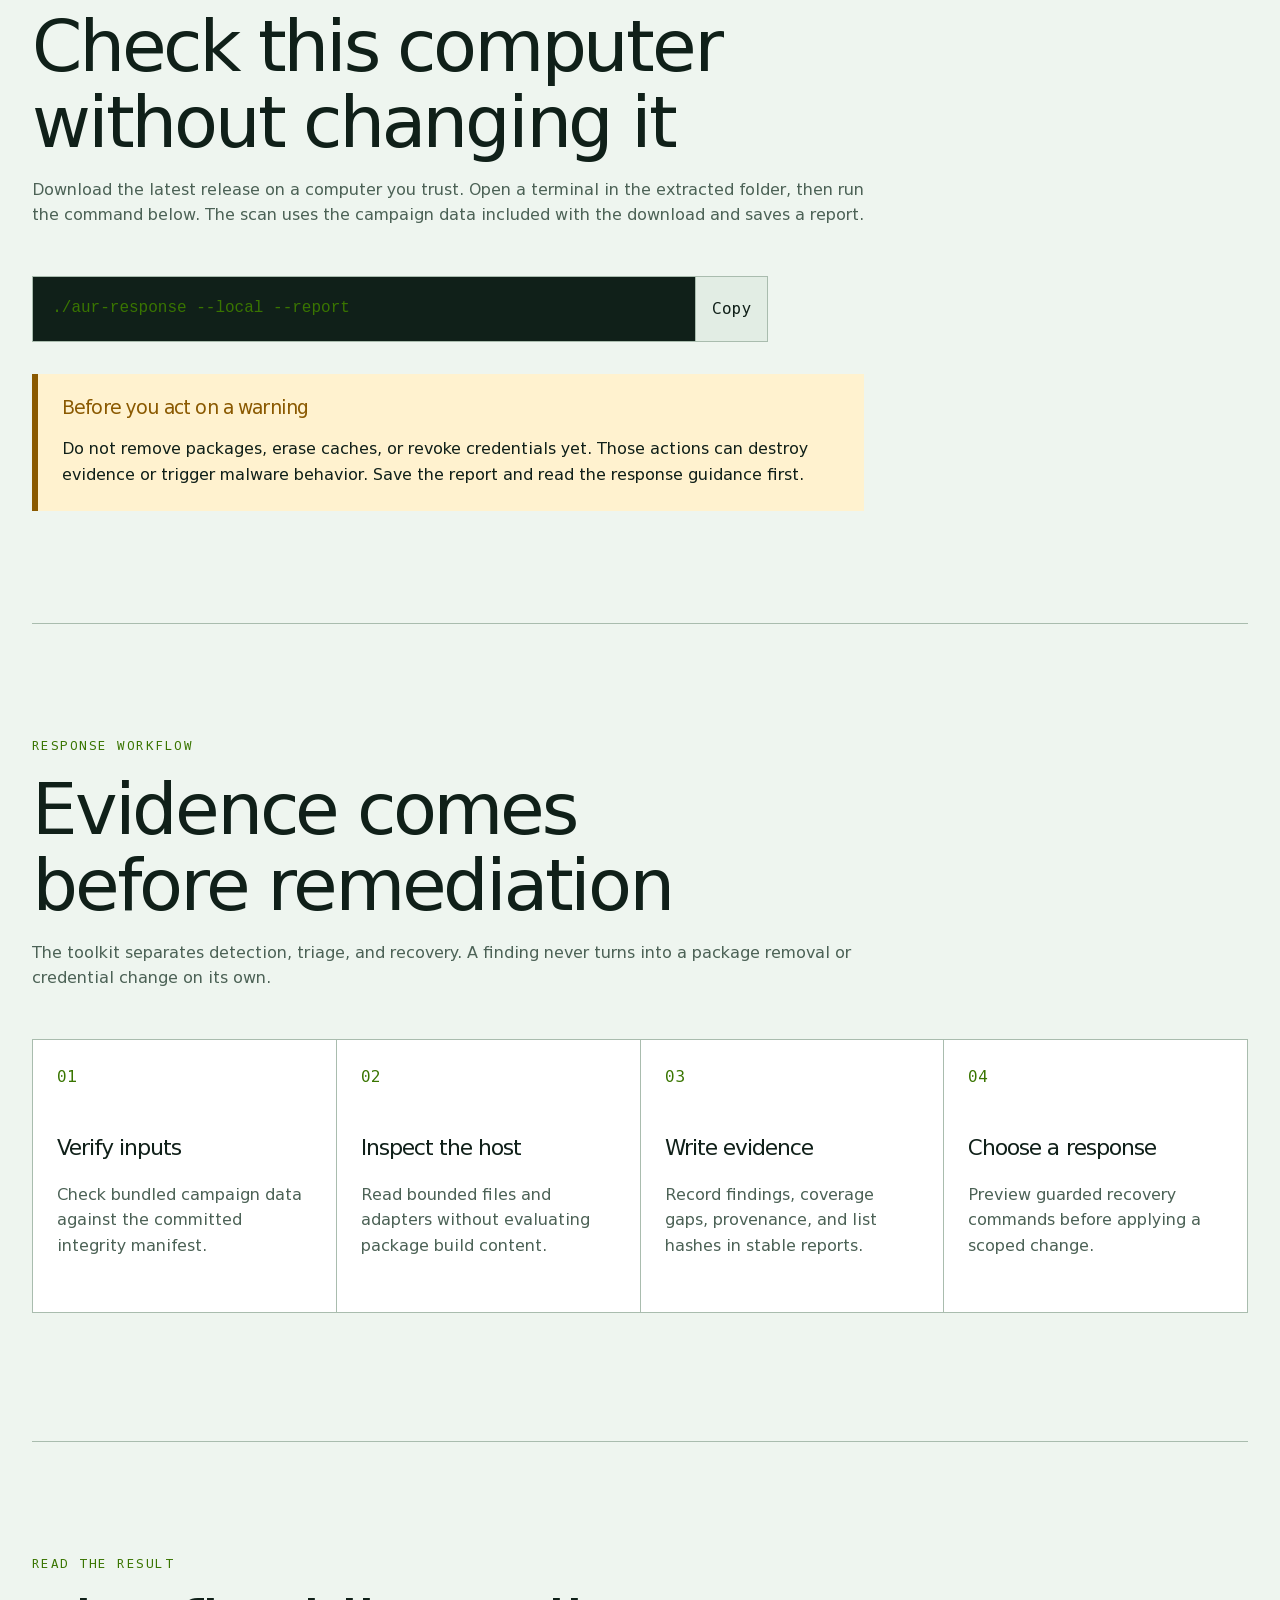
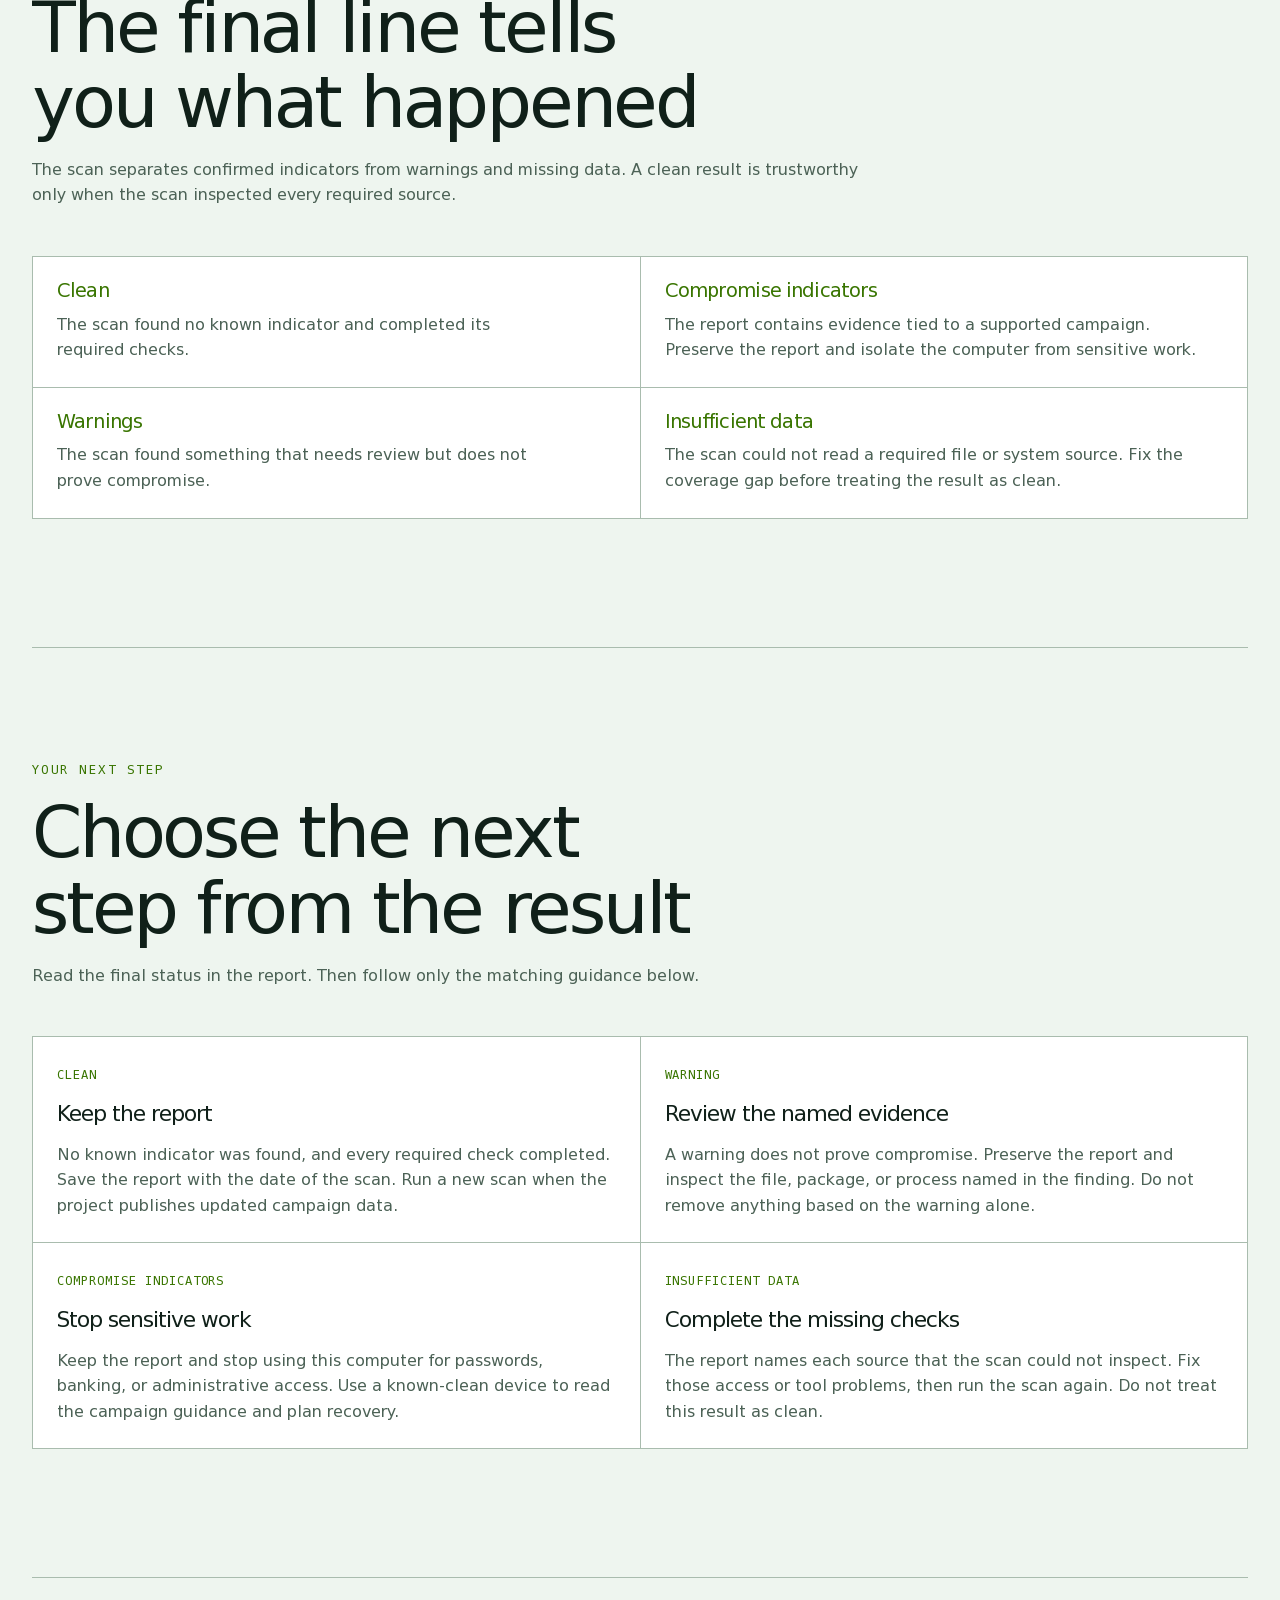
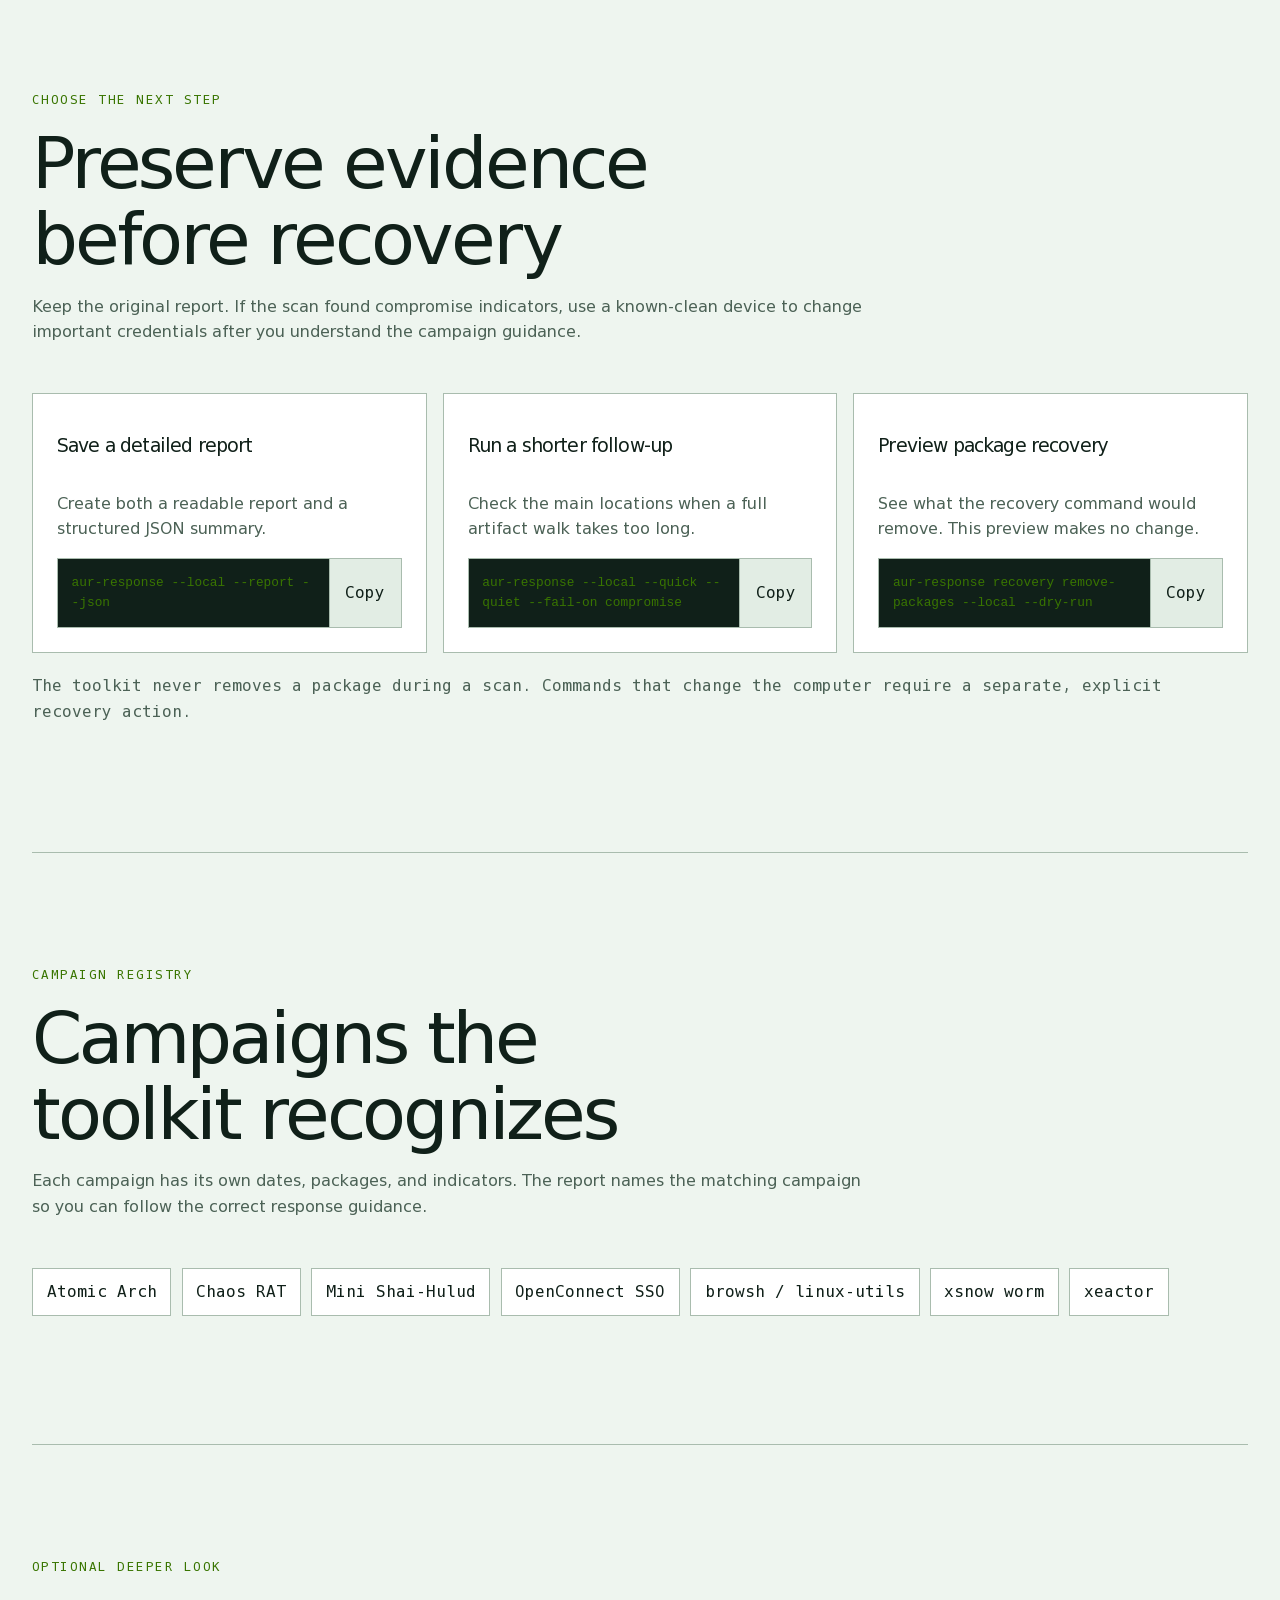
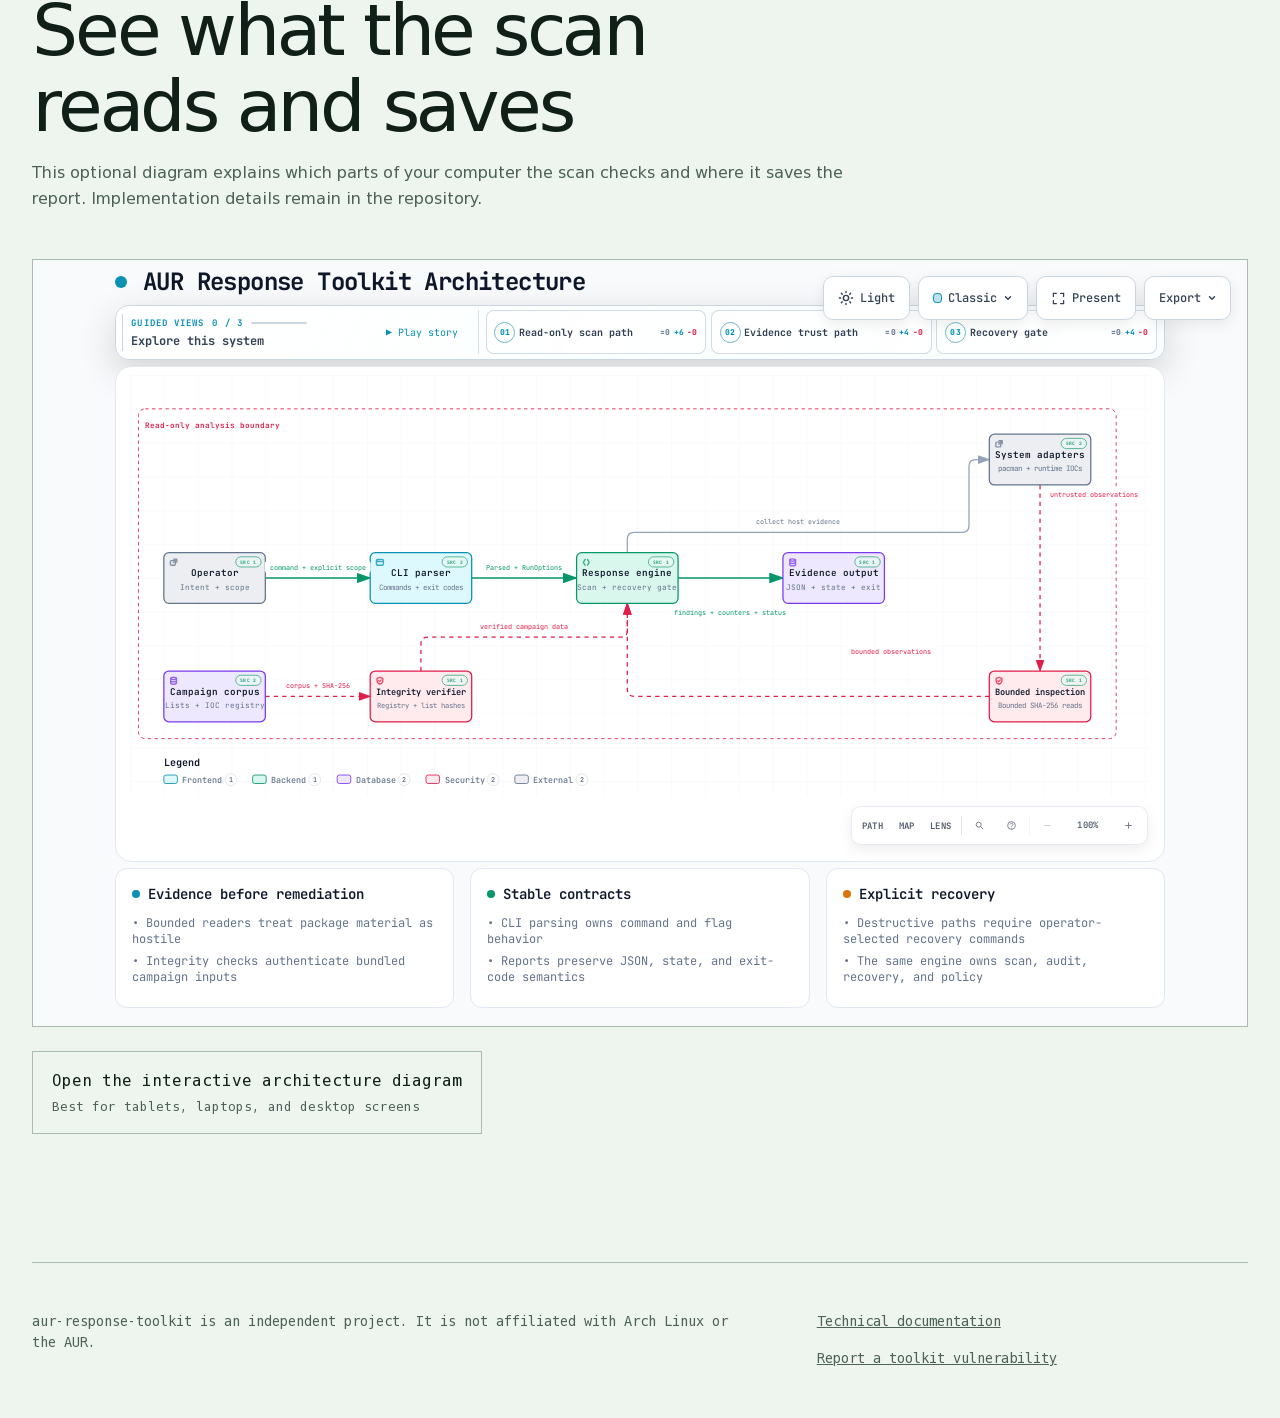
==== commit 0369837d: "feat(pages): add adaptive color modes" ====
--- a/site/index.html
+++ b/site/index.html
@@ -1,5 +1,5 @@
 <!doctype html>
-<html lang="en">
+<html lang="en" data-color-mode-storage="aur-toolkit-site-color-mode">
   <head>
     <meta charset="utf-8">
     <meta name="viewport" content="width=device-width, initial-scale=1">
@@ -25,7 +25,9 @@
     <link rel="icon" href="favicon.png" type="image/png">
     <link rel="apple-touch-icon" href="apple-touch-icon.png">
     <link rel="manifest" href="site.webmanifest">
+    <script src="theme.js"></script>
     <link rel="stylesheet" href="styles.css">
+    <link rel="stylesheet" href="theme-modes.css">
     <script src="app.js" defer></script>
   </head>
   <body>
--- a/site/styles.css
+++ b/site/styles.css
@@ -134,6 +134,16 @@
   }
 }
 
+@media (min-width: 100rem) {
+  :root { --max: 96rem; }
+  .hero { min-height: min(54rem, calc(100svh - 4rem)); }
+  .hero > .lede { max-width: 58rem; }
+  .section-heading { max-width: 60rem; }
+  .release-panel { grid-template-columns: minmax(0, 0.75fr) minmax(0, 1.25fr); }
+  .steps li { min-height: 15rem; }
+  .architecture iframe { min-height: 56rem; }
+}
+
 @media (max-width: 52rem) {
   .desktop-nav { display: none; }
   .mobile-nav { display: block; }
@@ -168,3 +178,6 @@
   html { scroll-behavior: auto; }
   *, *::before, *::after { transition-duration: 0.01ms !important; animation-duration: 0.01ms !important; animation-iteration-count: 1 !important; }
 }
+
+/* Incident-field-manual signature: evidence is visually separated from action. */
+::selection{background:var(--signal);color:var(--signal-dark)}h1,h2{text-wrap:balance}p{text-wrap:pretty}.release-panel{position:relative;border-left:.45rem solid var(--signal)}.release-panel::before{content:"";position:absolute;inset:0 0 auto;height:.35rem;background:repeating-linear-gradient(135deg,var(--signal) 0 .65rem,transparent .65rem 1.3rem);opacity:.55;pointer-events:none}
--- a/site/theme-modes.css
+++ b/site/theme-modes.css
@@ -0,0 +1,4 @@
+[data-color-scheme="light"]{color-scheme:light;--bg:#eef5ef;--panel:#fff;--panel-2:#e2ede4;--text:#102019;--muted:#4c6256;--line:#a9bcae;--signal:#397500;--signal-dark:#edf7df;--focus:#8a5900}
+[data-color-scheme="light"] .site-header{background:rgb(238 245 239 / 94%)}[data-color-scheme="light"] .warning{background:#fff2cf}[data-color-scheme="light"] .code-row{background:#102019;color:#f1f7f3}
+.color-mode-picker{display:inline-flex;align-items:center;gap:.4rem;color:var(--muted);font-size:.72rem}.color-mode-picker select{max-width:8rem;padding:.35rem .5rem;border:1px solid var(--line);background:var(--panel);color:var(--text);font:inherit}
+@media(max-width:760px){.site-header{flex-wrap:wrap}.color-mode-picker{flex:1 0 100%;width:100%;justify-content:flex-end}}
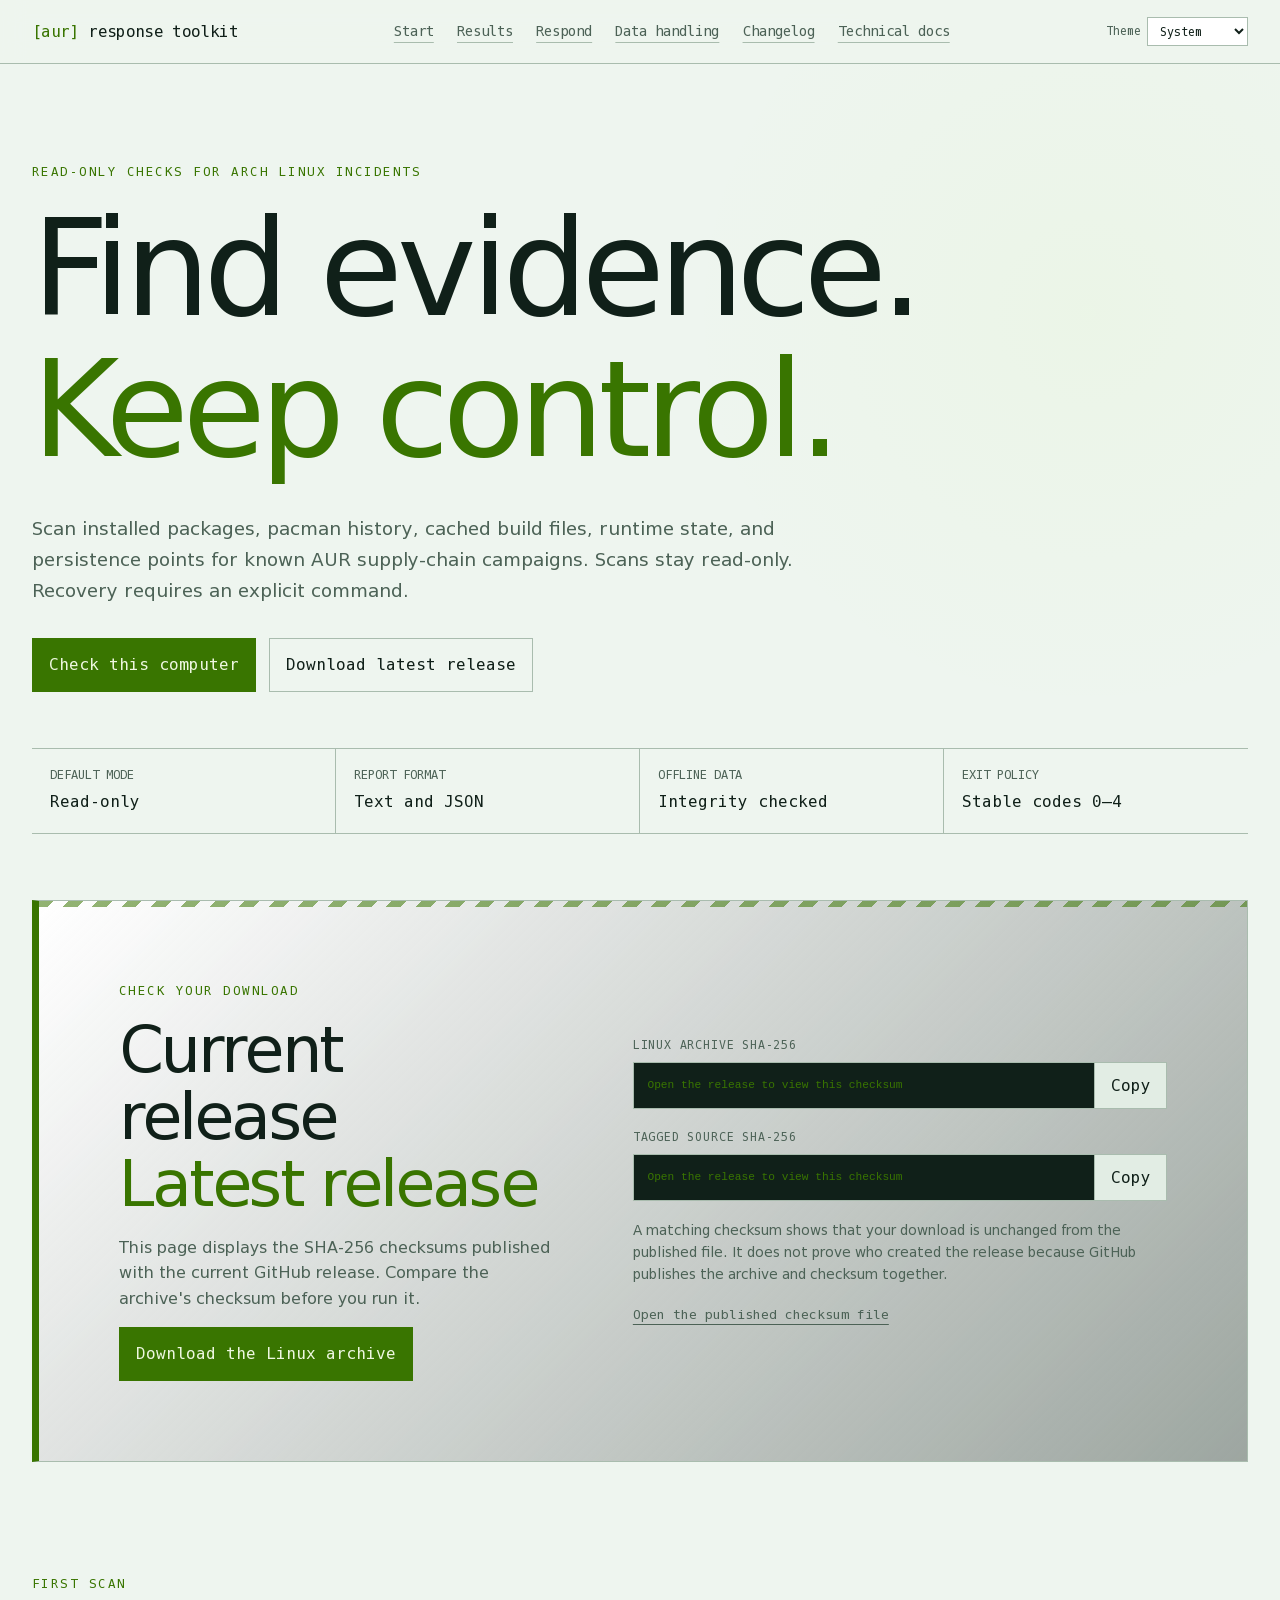
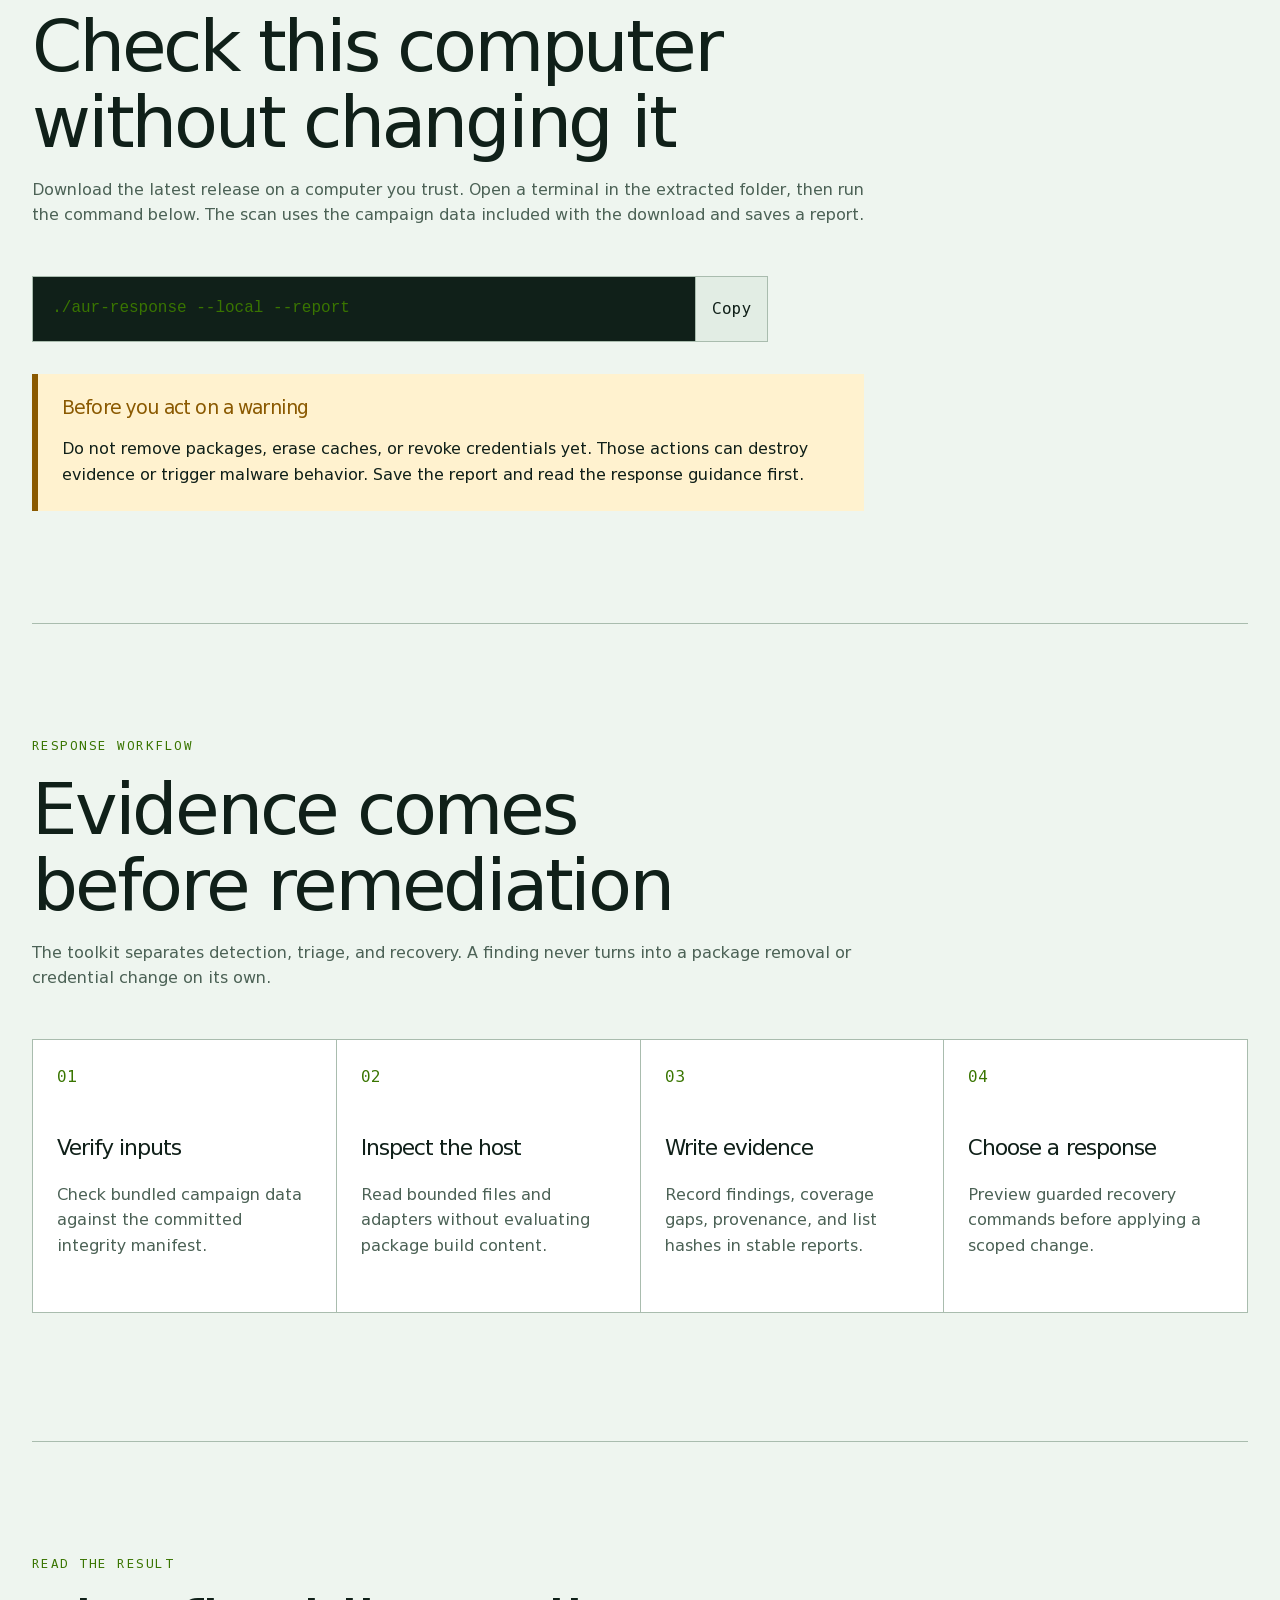
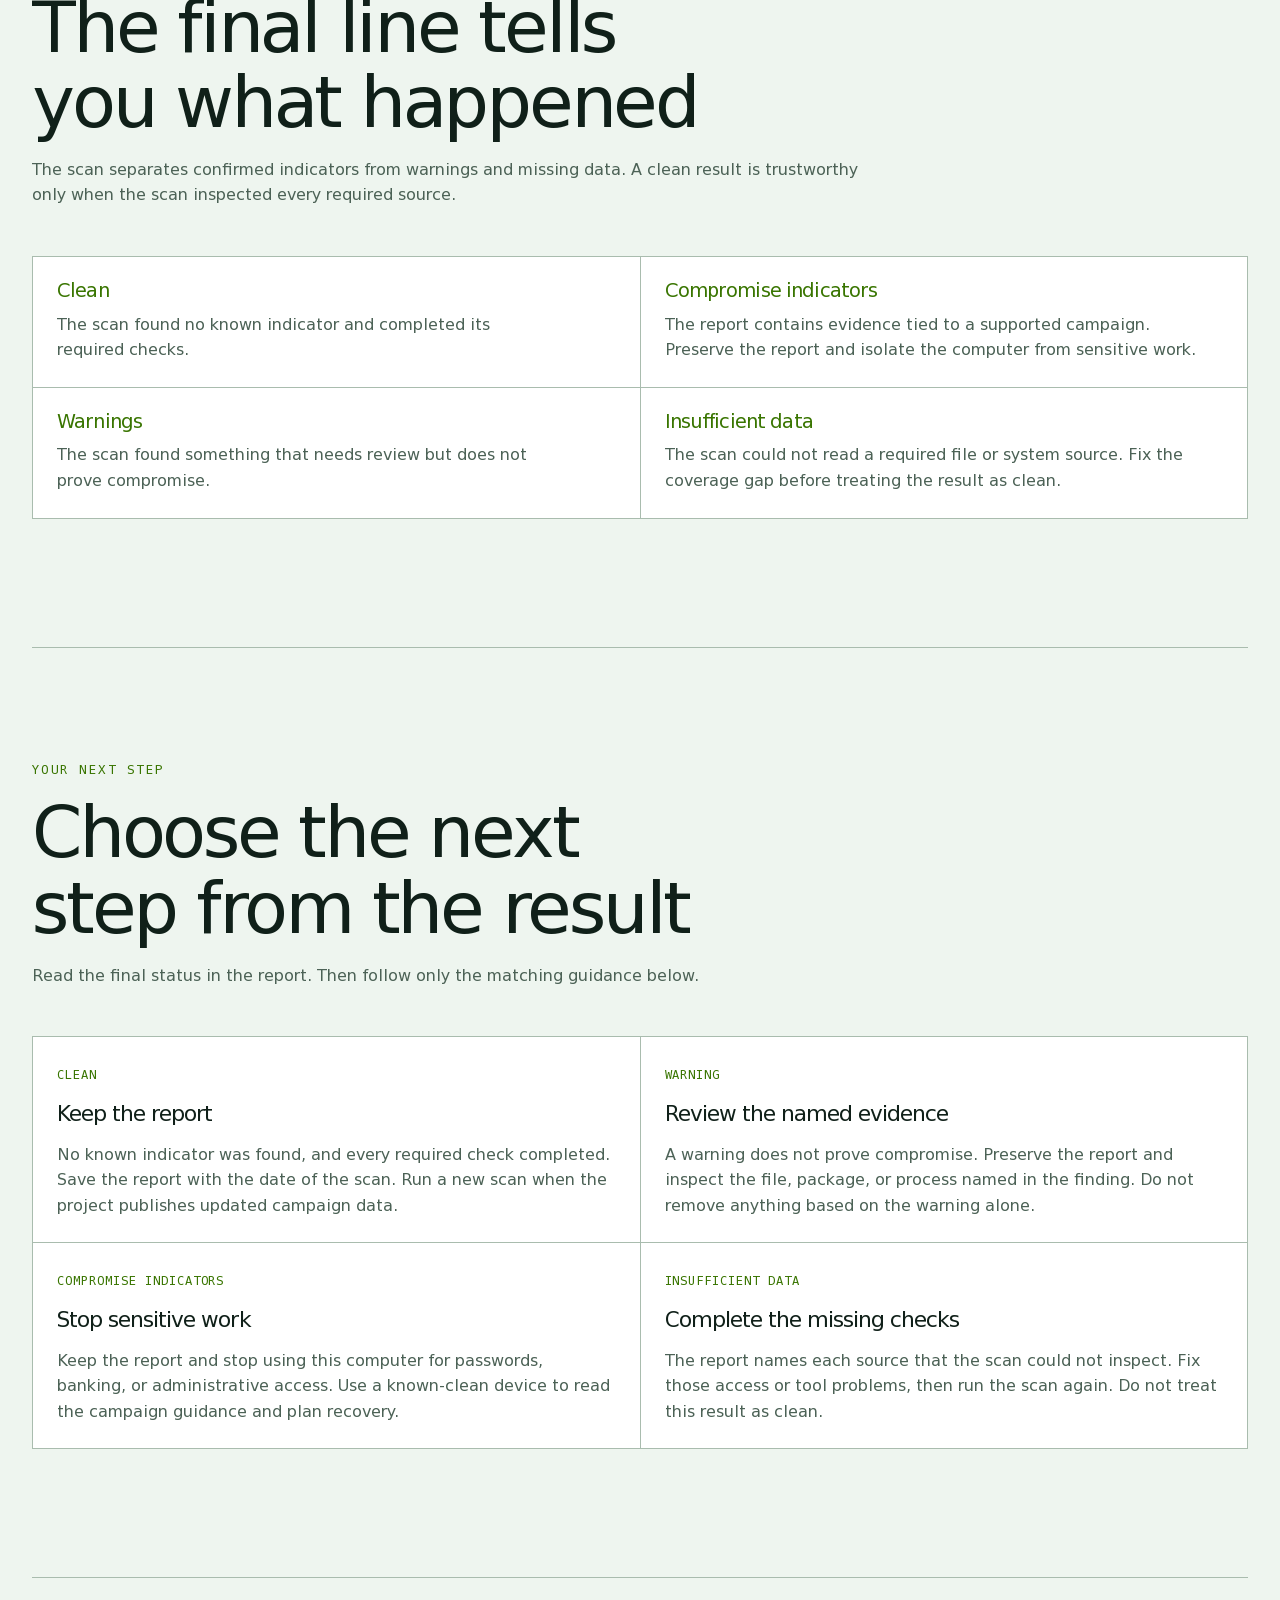
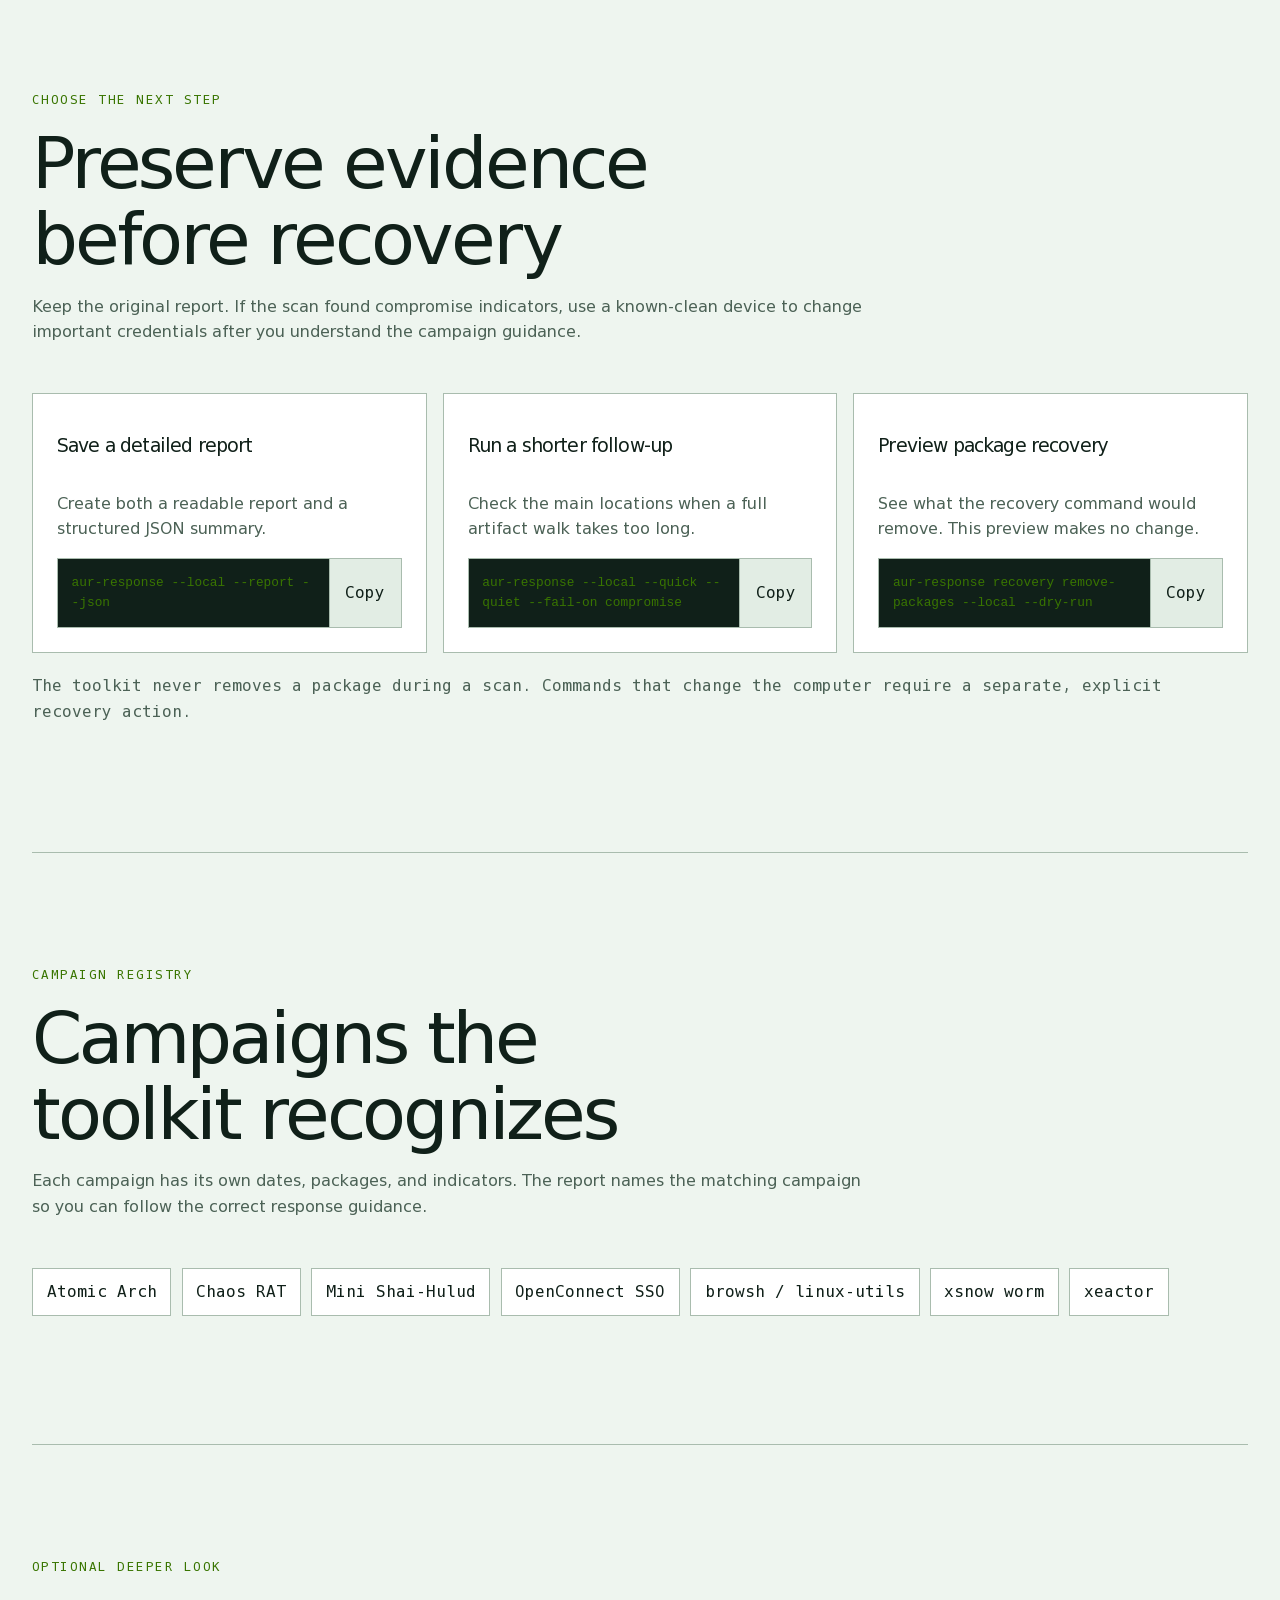
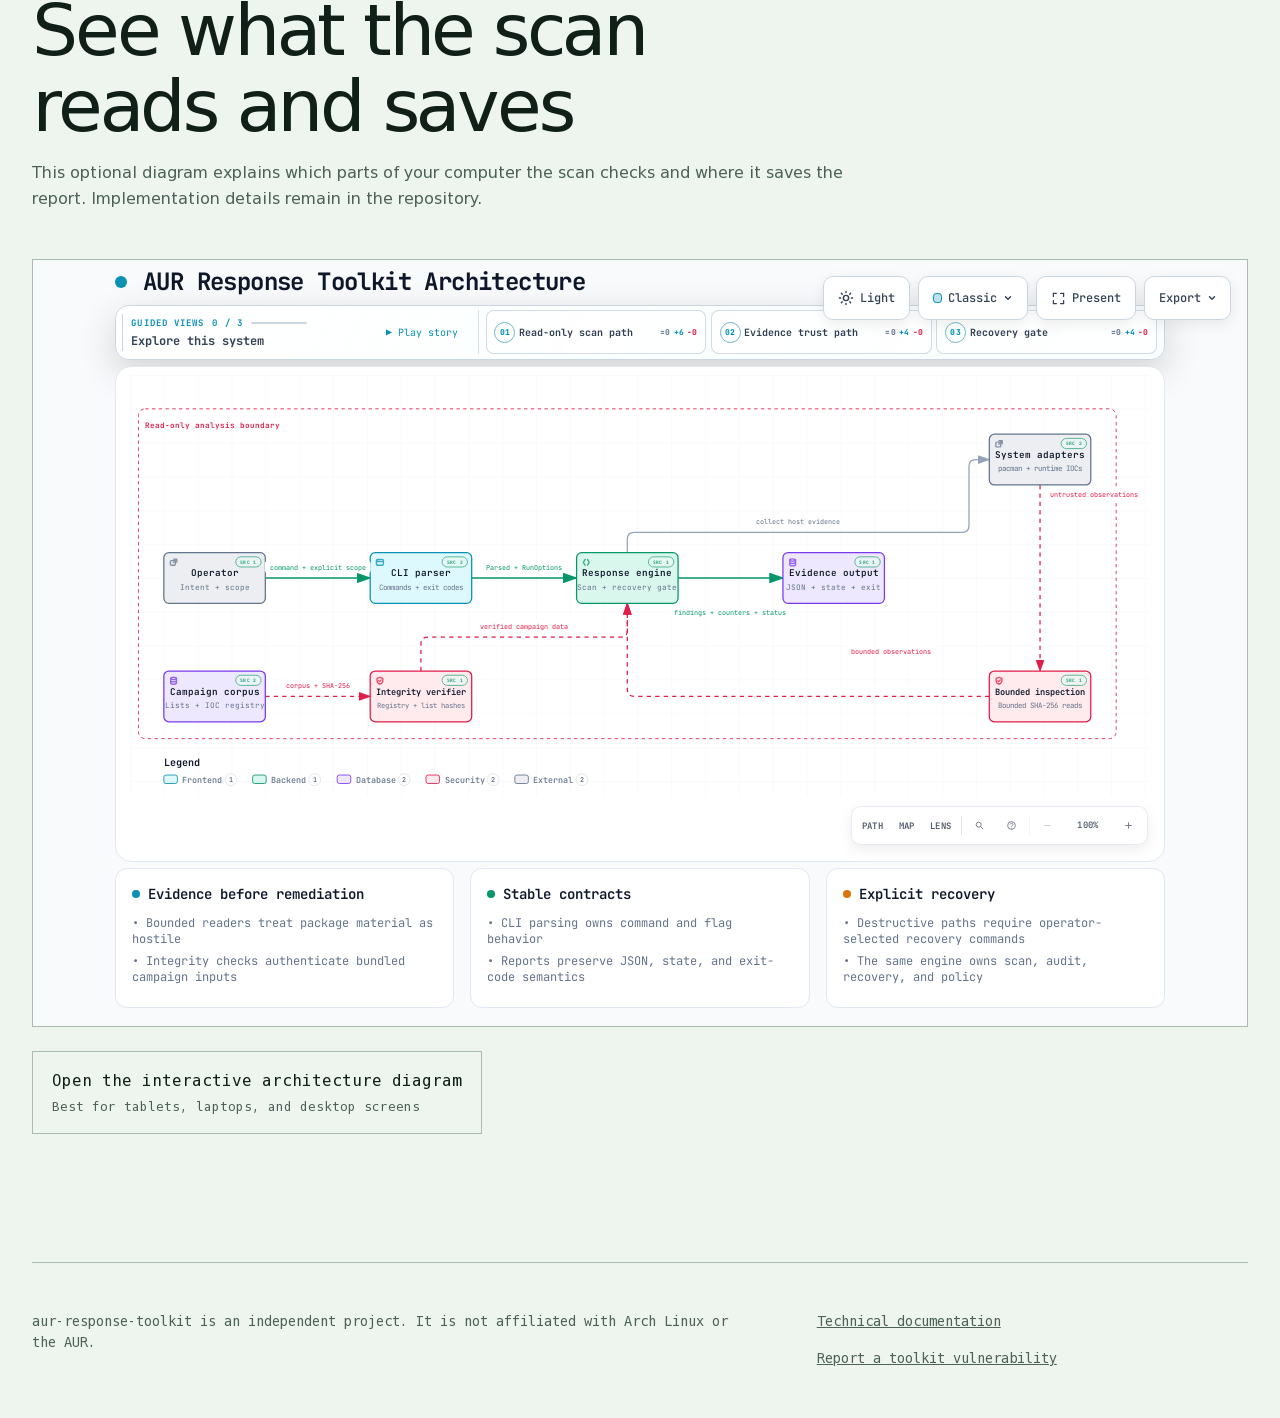
==== commit 69adda54: "feat(pages): generate changelog view" ====
--- a/site/index.html
+++ b/site/index.html
@@ -42,6 +42,7 @@
         <a href="#results">Results</a>
         <a href="#respond">Respond</a>
         <a href="#architecture">Data handling</a>
+        <a href="changelog/">Changelog</a>
         <a href="https://github.com/bolens/aur-response-toolkit">Technical docs</a>
       </nav>
       <details class="mobile-nav">
@@ -51,7 +52,8 @@
           <a href="#results">Results</a>
           <a href="#respond">Respond</a>
           <a href="#architecture">Data handling</a>
-          <a href="https://github.com/bolens/aur-response-toolkit">Technical docs</a>
+          <a href="changelog/">Changelog</a>
+        <a href="https://github.com/bolens/aur-response-toolkit">Technical docs</a>
         </nav>
       </details>
     </header>
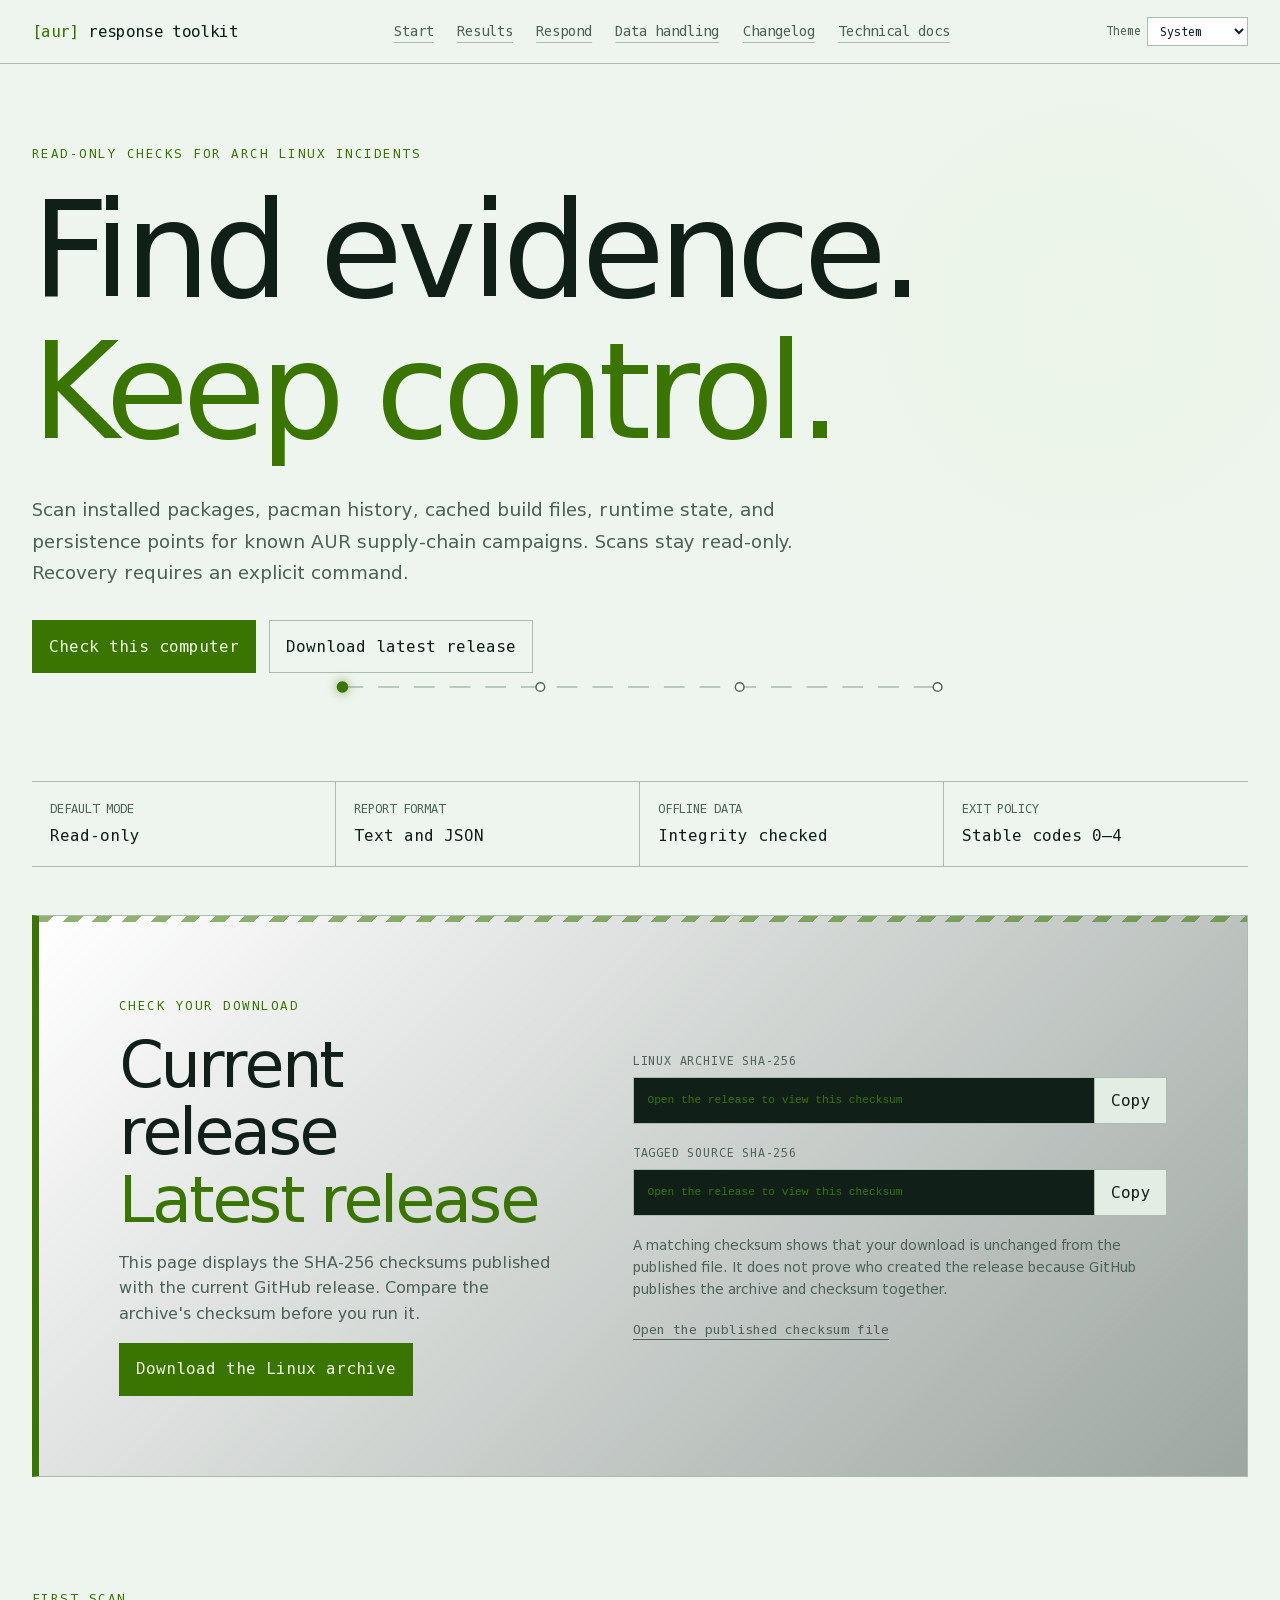
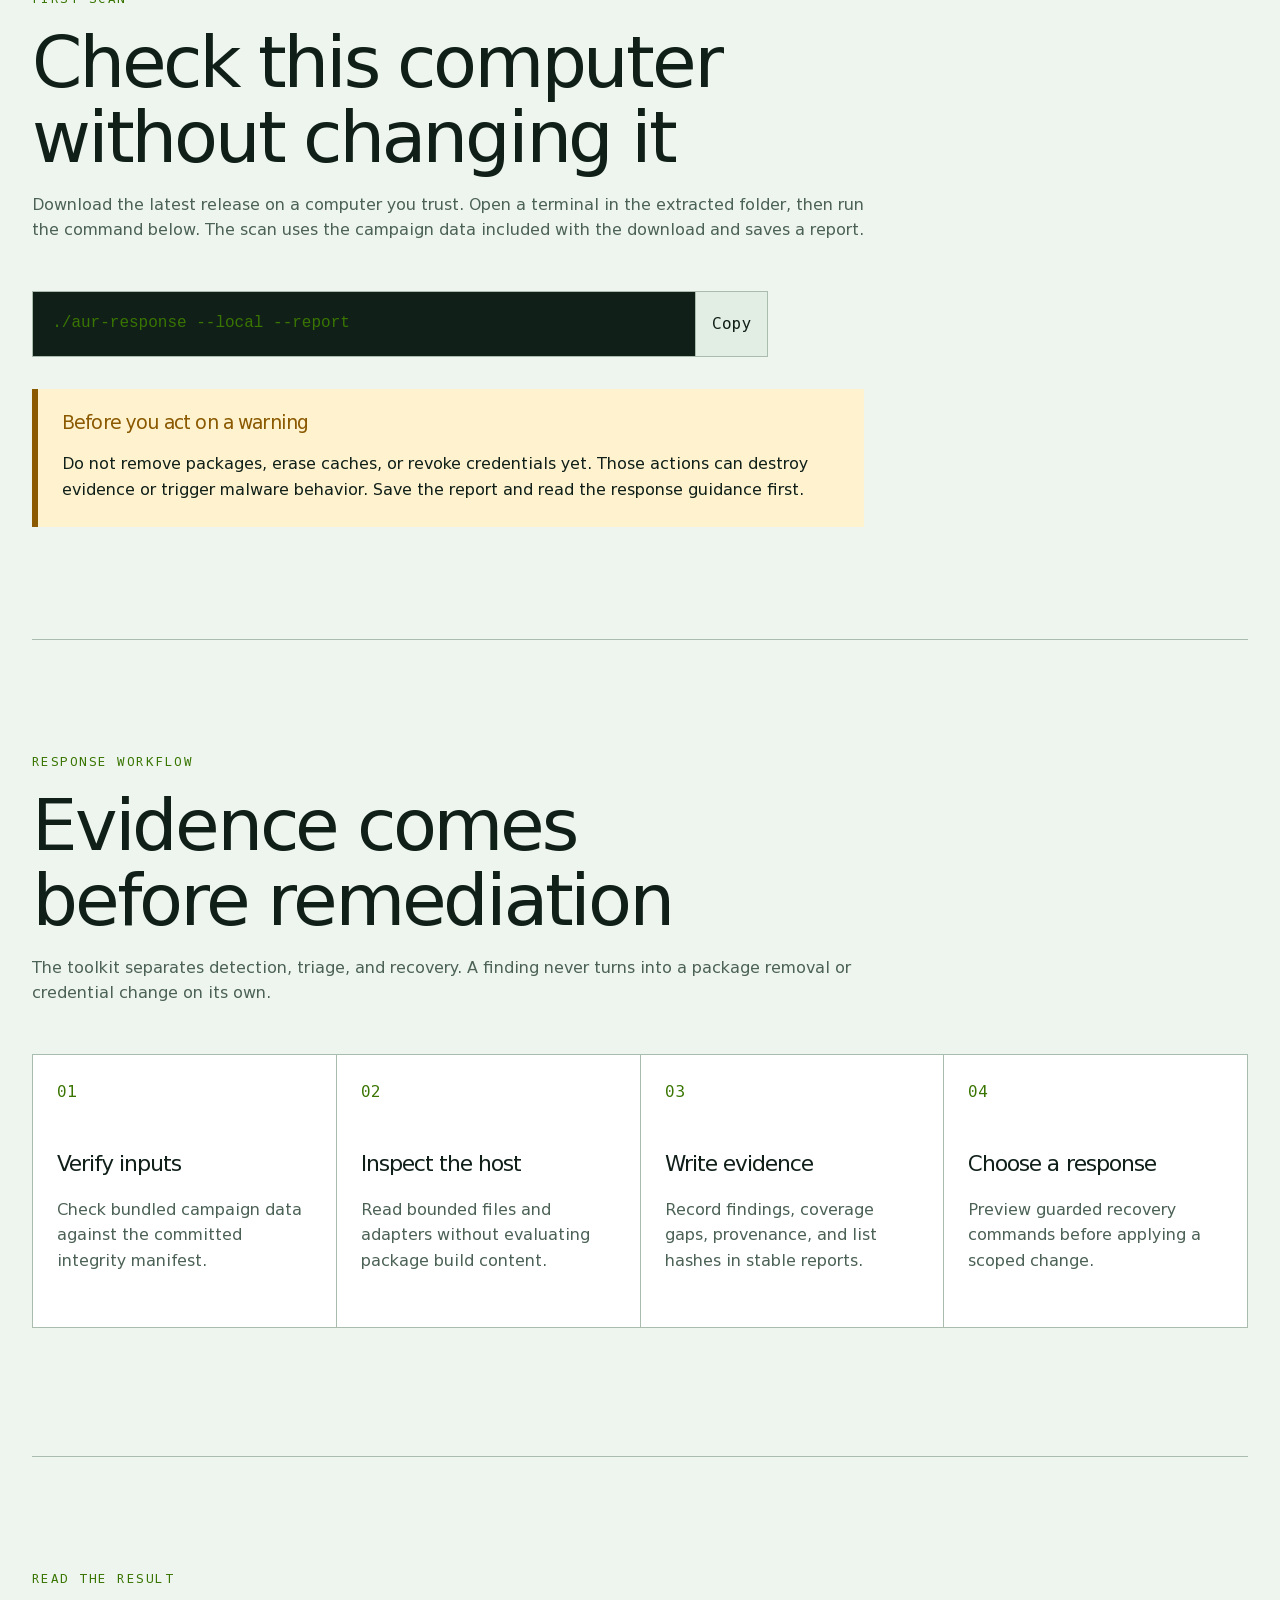
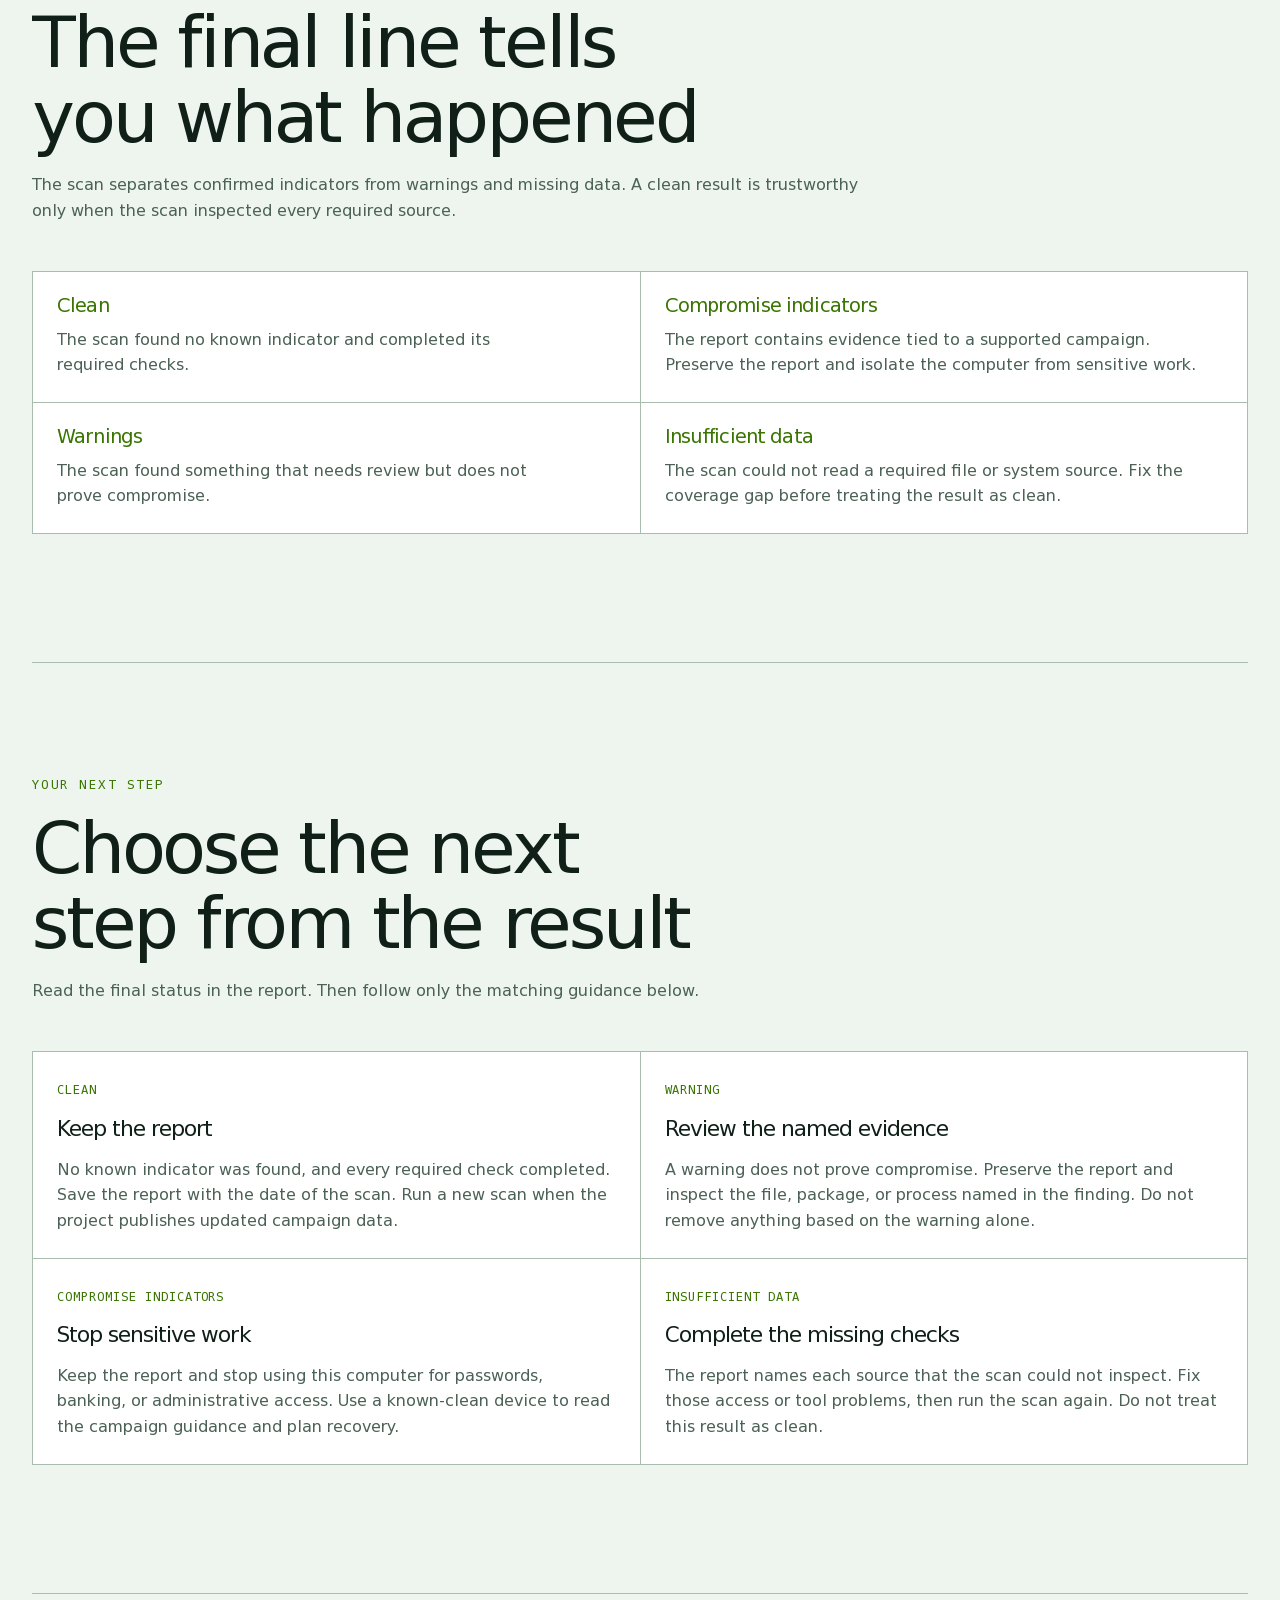
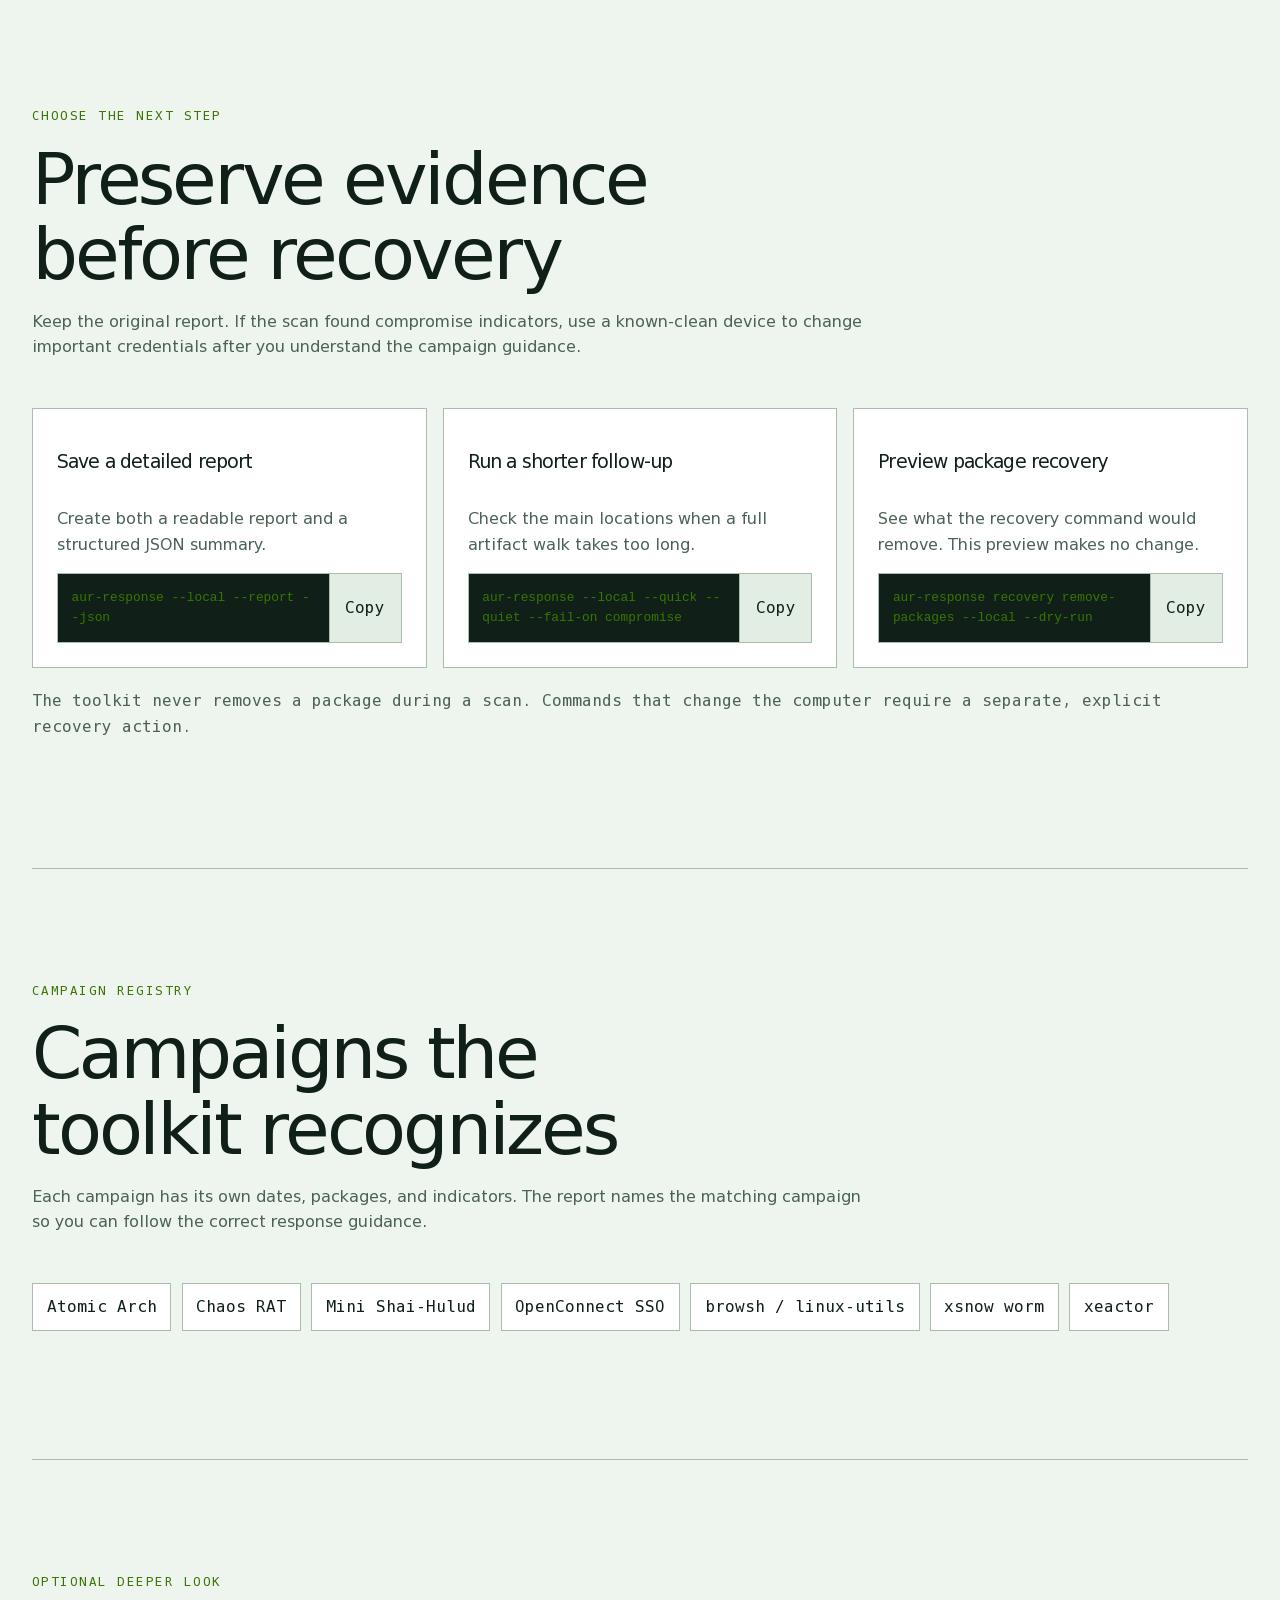
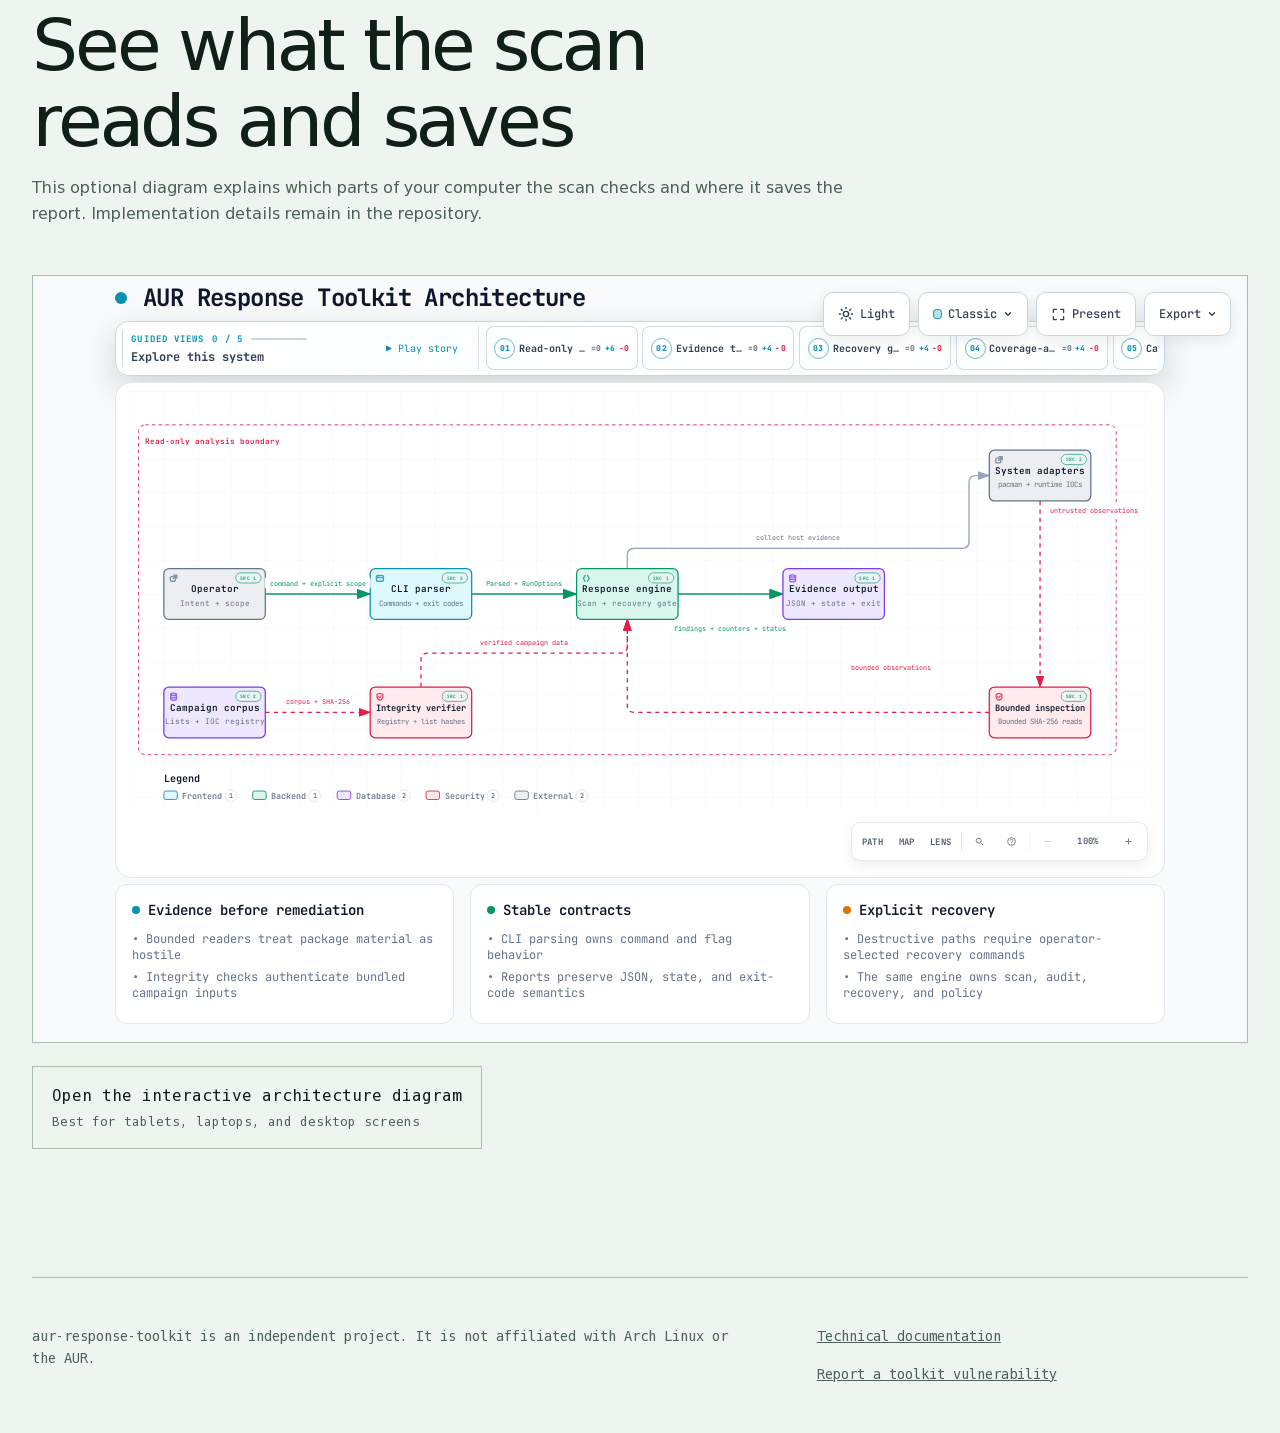
==== commit 29a4c390: "feat(pages): animate evidence signal" ====
--- a/site/index.html
+++ b/site/index.html
@@ -67,6 +67,11 @@
           <a class="button primary" href="#start">Check this computer</a>
           <a class="button secondary" href="https://github.com/bolens/aur-response-toolkit/releases/latest">Download latest release</a>
         </div>
+        <svg class="evidence-signal" viewBox="0 0 860 72" aria-hidden="true">
+          <path class="evidence-track" d="M18 36H842" pathLength="1"/>
+          <g class="evidence-stops"><circle cx="18" cy="36" r="6"/><circle cx="292" cy="36" r="6"/><circle cx="568" cy="36" r="6"/><circle cx="842" cy="36" r="6"/></g>
+          <circle class="evidence-pulse" cx="18" cy="36" r="8"/>
+        </svg>
         <ul class="status-strip hero-status" aria-label="Project guarantees">
           <li><span>Default mode</span><strong>Read-only</strong></li>
           <li><span>Report format</span><strong>Text and JSON</strong></li>
--- a/site/styles.css
+++ b/site/styles.css
@@ -51,7 +51,7 @@
 .mobile-nav nav a { min-height: 2.9rem; padding: 0.65rem 0.8rem; border-bottom: 1px solid var(--line); }
 .mobile-nav nav a:last-child { border-bottom: 0; }
 main, footer { width: min(var(--max), calc(100% - 2.5rem)); margin-inline: auto; }
-.hero { min-height: calc(100svh - 4rem); display: grid; align-content: center; padding: 5rem 0 3rem; }
+.hero { min-height: min(52rem, calc(100svh - 4rem)); display: grid; align-content: center; padding: 5rem 0 3rem; }
 .eyebrow { margin: 0 0 1rem; color: var(--signal); font-size: 0.78rem; font-weight: 800; letter-spacing: 0.12em; text-transform: uppercase; }
 h1, h2, h3 { font-family: "Toolkit Sans", sans-serif; line-height: 1.05; letter-spacing: -0.045em; }
 h1 { max-width: 12ch; margin: 0; font-size: clamp(3rem, 11vw, 8.4rem); text-wrap: balance; }
@@ -61,6 +61,12 @@
 .button { display: inline-block; padding: 0.8rem 1rem; border: 1px solid var(--line); text-decoration: none; font-weight: 800; transition: transform 160ms ease, border-color 160ms ease, background-color 160ms ease; }
 .button.primary { background: var(--signal); color: var(--signal-dark); border-color: var(--signal); }
 .button:hover { transform: translateY(-2px); border-color: var(--signal); }
+.evidence-signal { width: 100%; height: 3.25rem; margin: -.75rem 0 .75rem; overflow: visible; }
+.evidence-track { fill: none; stroke: var(--line); stroke-width: 2; stroke-dasharray: .035 .025; animation: evidence-track 5.4s linear infinite; }
+.evidence-stops circle { fill: var(--panel); stroke: var(--muted); stroke-width: 2; }
+.evidence-pulse { fill: var(--signal); filter: drop-shadow(0 0 7px color-mix(in srgb, var(--signal) 65%, transparent)); animation: evidence-pulse 5.4s cubic-bezier(.45, 0, .2, 1) infinite; }
+@keyframes evidence-track { to { stroke-dashoffset: -1; } }
+@keyframes evidence-pulse { 0%, 7% { transform: translateX(0); } 29% { transform: translateX(274px); } 55% { transform: translateX(550px); } 82%, 100% { transform: translateX(824px); } }
 .status-strip { display: grid; grid-template-columns: repeat(4, 1fr); margin: 3.5rem 0 0; padding: 0; border-top: 1px solid var(--line); border-bottom: 1px solid var(--line); list-style: none; }
 .status-strip li { padding: 1.1rem; border-right: 1px solid var(--line); }
 .status-strip li:last-child { border: 0; }
@@ -174,9 +180,17 @@
   .copy { min-height: 2.75rem; border-left: 0; border-top: 1px solid var(--line); }
 }
 
+@media (orientation: landscape) and (max-height: 560px) {
+  .hero { min-height: auto; padding: 1.25rem 0 2rem; }
+  .hero h1 { font-size: clamp(2.75rem, 7vw, 3.5rem); }
+  .hero-lede { margin-block: .65rem; line-height: 1.45; }
+  .hero-status { margin-top: 1.5rem; }
+}
+
 @media (prefers-reduced-motion: reduce) {
   html { scroll-behavior: auto; }
   *, *::before, *::after { transition-duration: 0.01ms !important; animation-duration: 0.01ms !important; animation-iteration-count: 1 !important; }
+  .evidence-pulse { transform: translateX(824px); }
 }
 
 /* Incident-field-manual signature: evidence is visually separated from action. */
